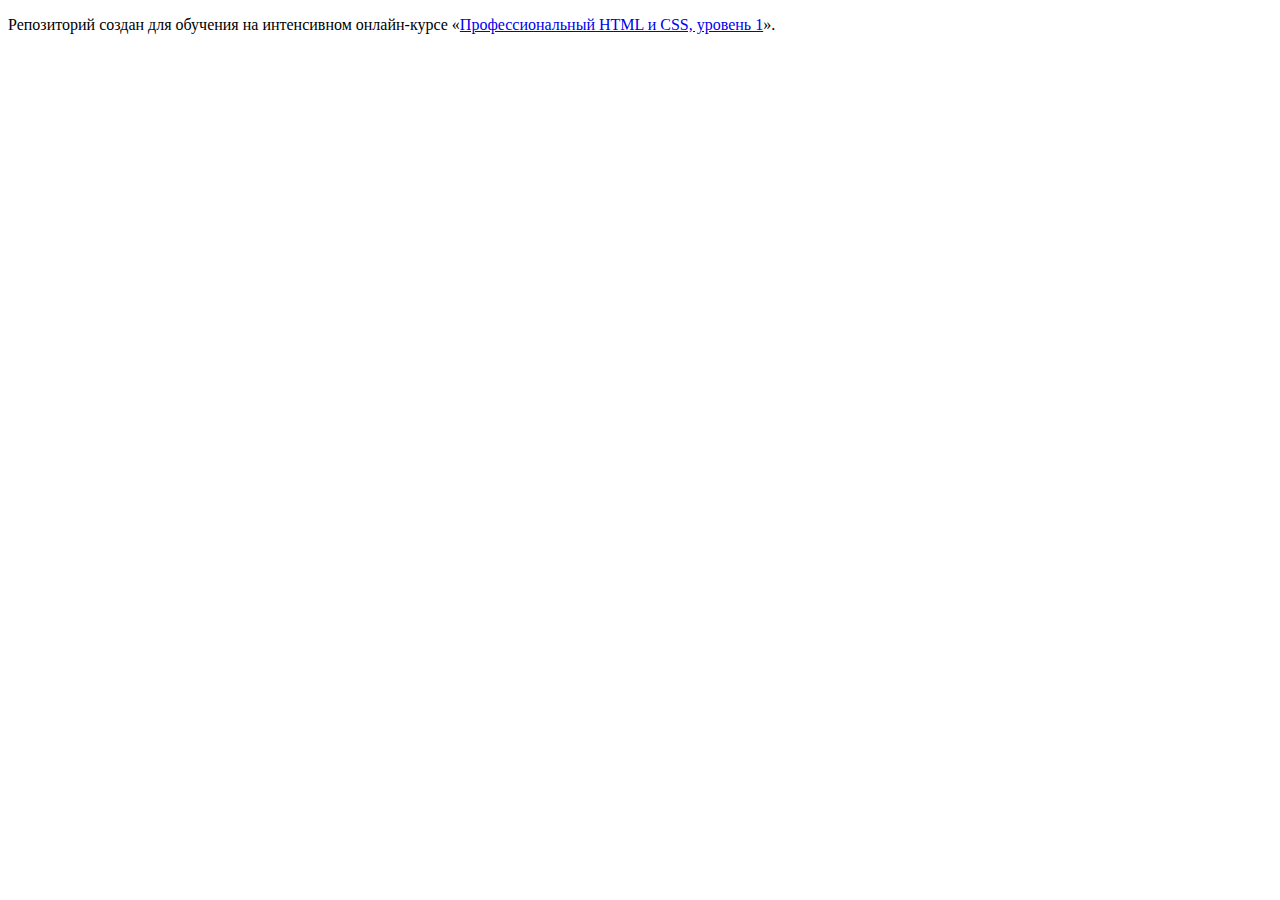
==== index.html @ cd981380 ":hatching_chick:" ====
<!DOCTYPE html>
<html lang="ru">
  <head>
    <meta charset="utf-8">
    <title>HTML Academy: Глейси</title>
  </head>
  <body>

    <p>Репозиторий создан для обучения на интенсивном онлайн‑курсе «<a href="https://htmlacademy.ru/intensive/htmlcss">Профессиональный HTML и CSS, уровень 1</a>».</p>

  </body>
</html>
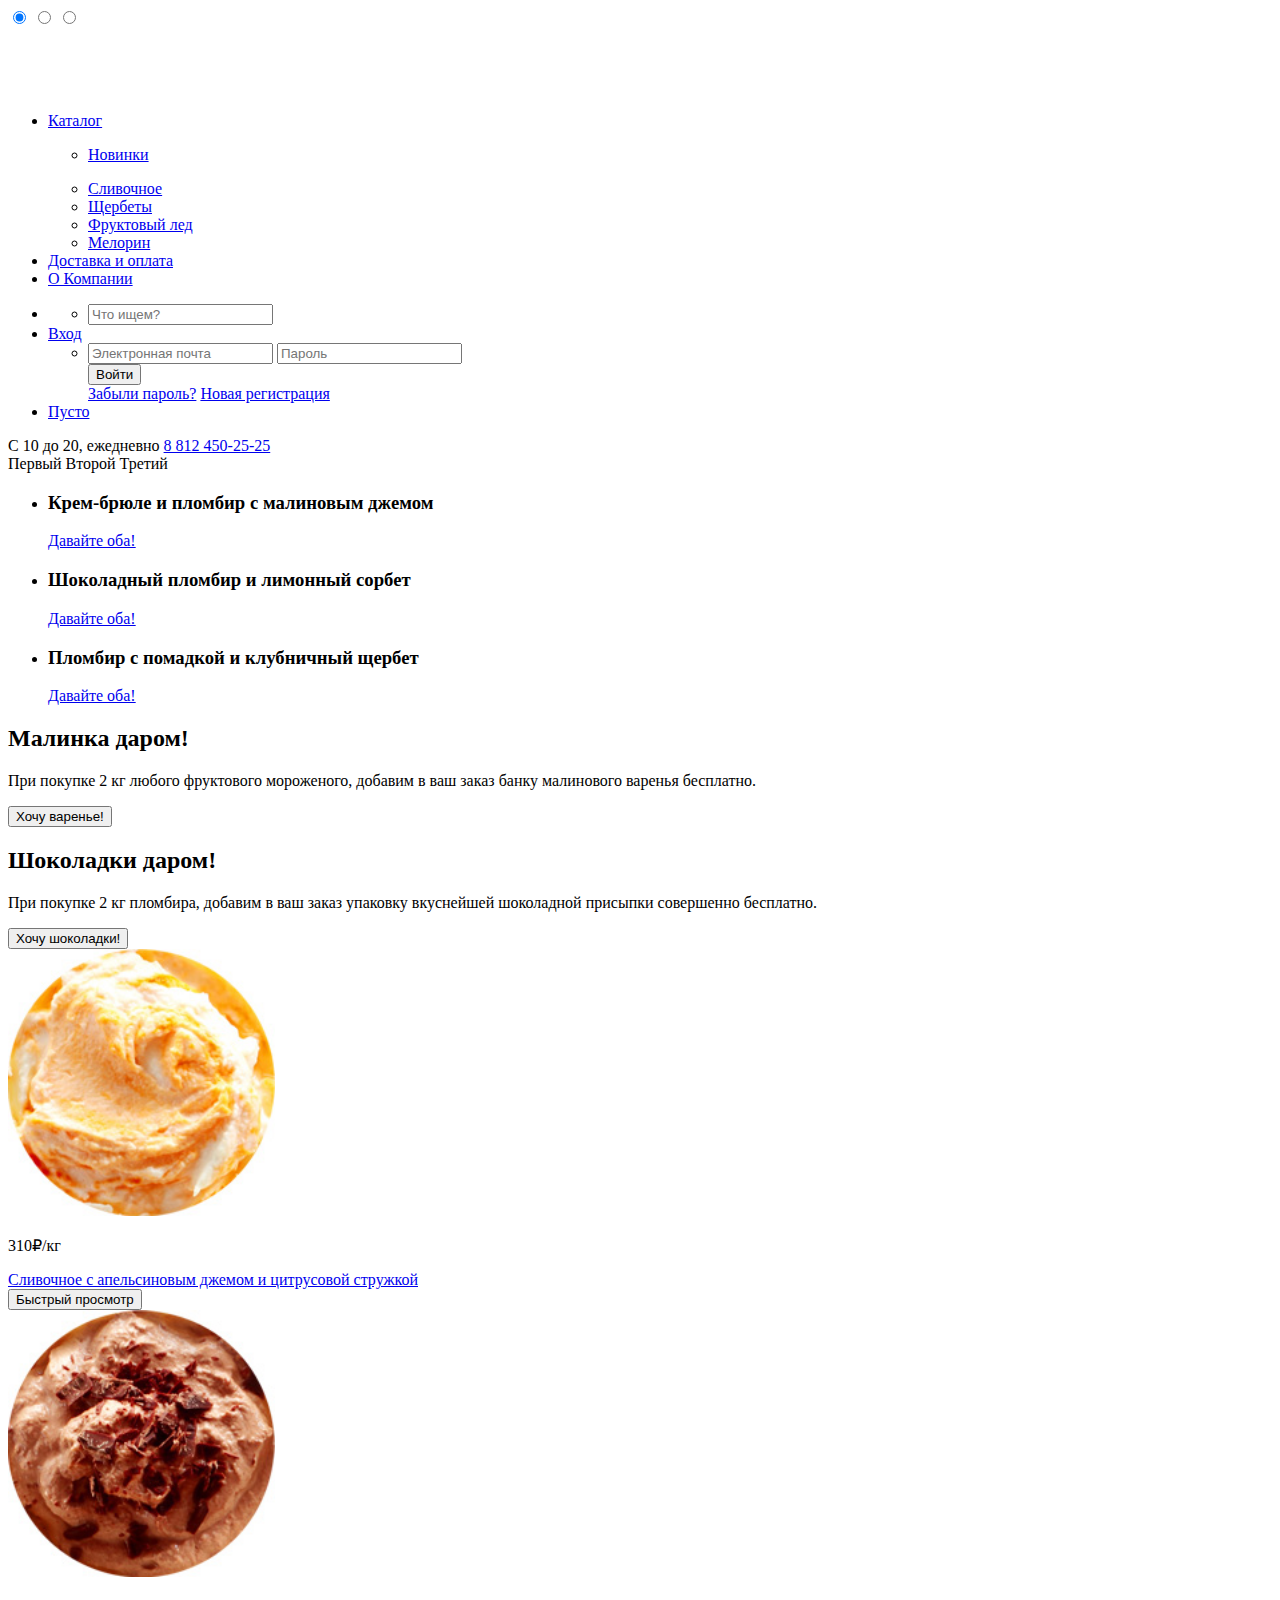
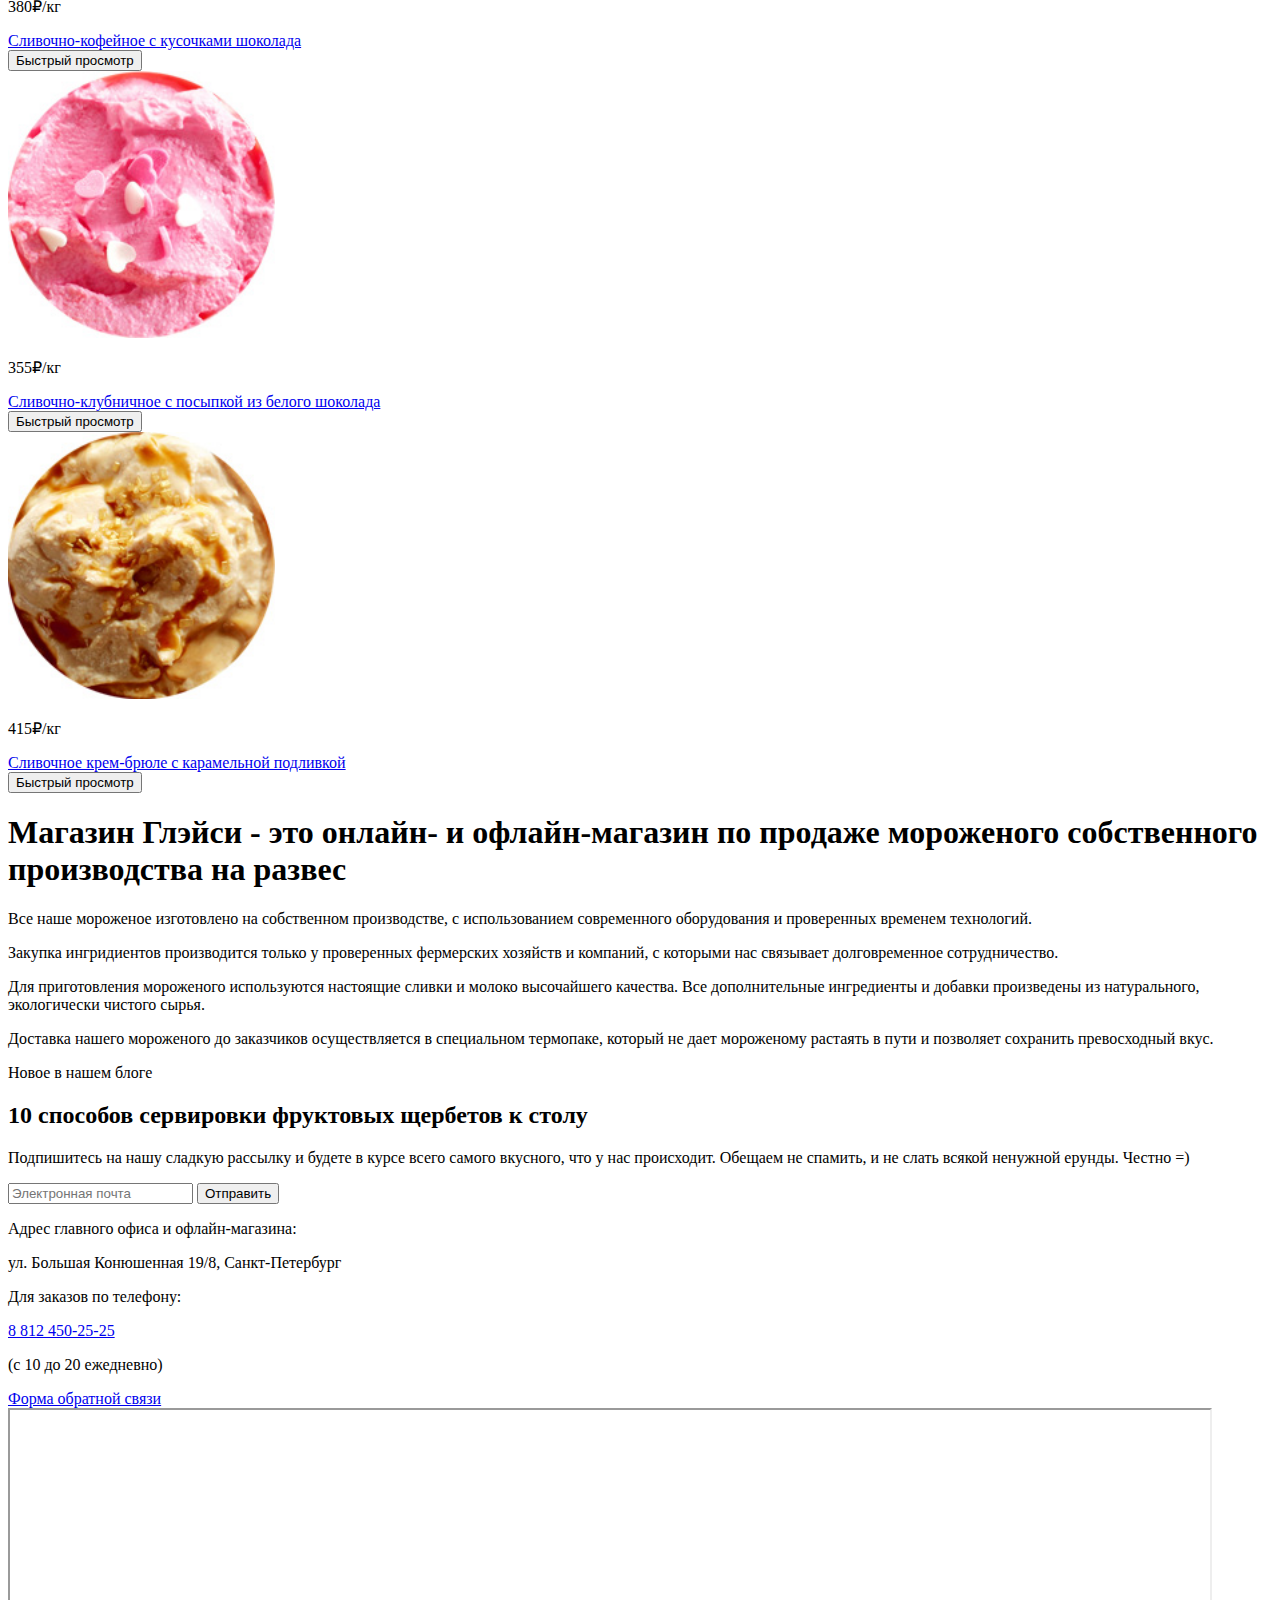
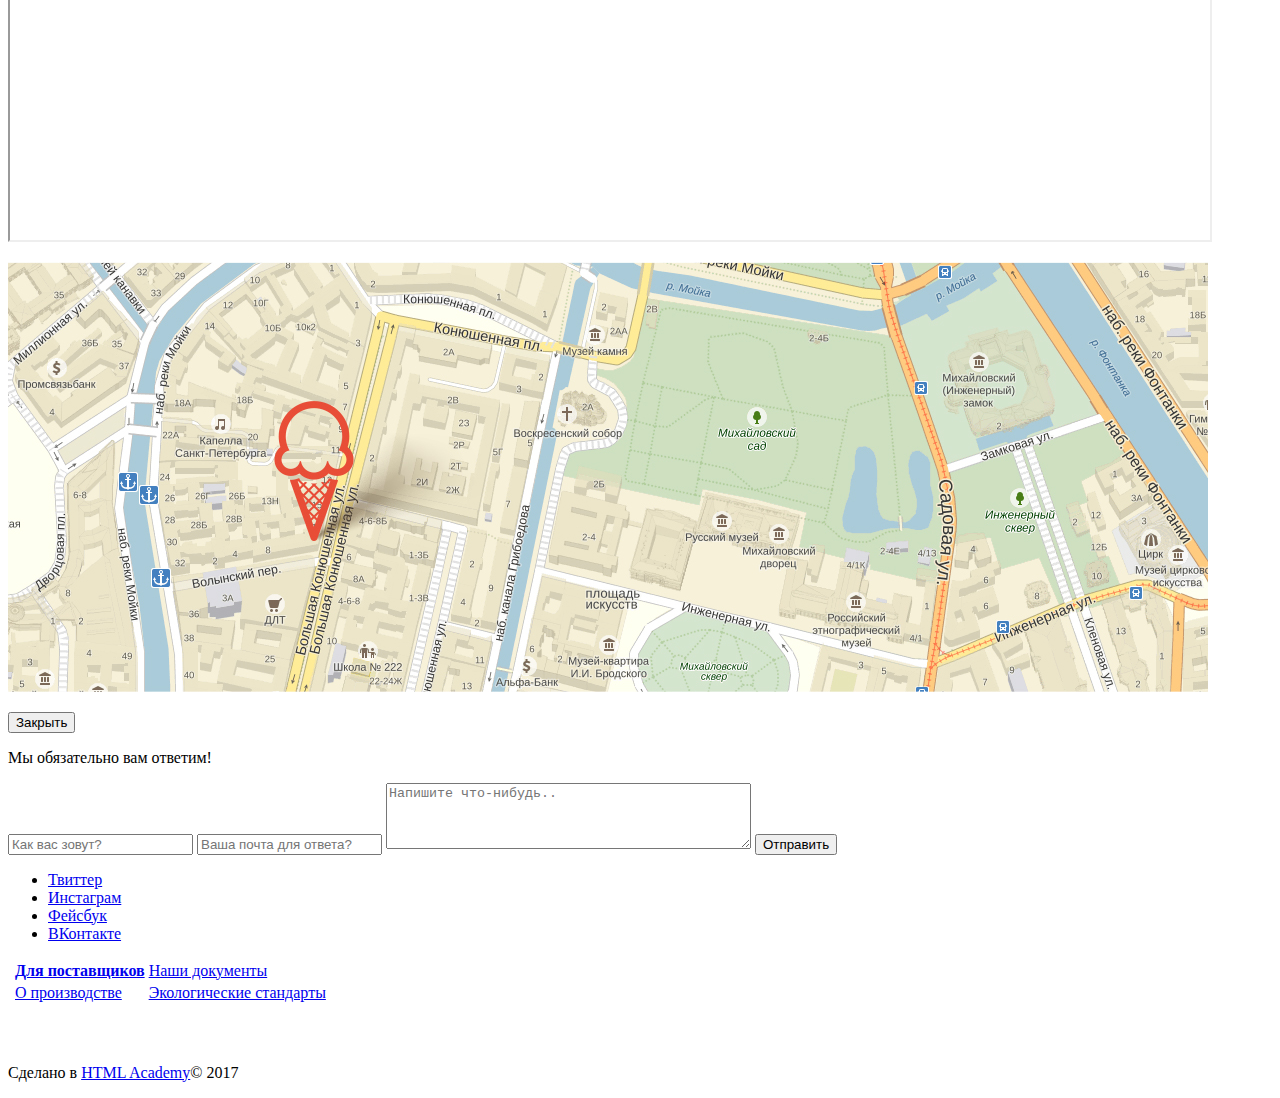
==== commit 4f7603cc: "разметка" ====
--- a/index.html
+++ b/index.html
@@ -1,12 +1,369 @@
 <!DOCTYPE html>
 <html lang="ru">
   <head>
-    <meta charset="utf-8">
-    <title>HTML Academy: Глейси</title>
+      <meta charset="UTF-8">
+      <meta name="viewport" content="width=device-width, initial-scale=1.0">
+      <meta http-equiv="X-UA-Compatible" content="ie=edge">
+      <meta name="description" content="Магазин мороженого/ Собственное производство, натуральные ингридиенты.">
+      <title>HTML Academy: Глейси</title>
+      <link href="https://fonts.googleapis.com/css?family=Roboto:400,500,700&amp;subset=cyrillic" rel="stylesheet">
+      <link href="css/normalize.css" rel="stylesheet"> 
+      <link href="css/style.css" rel="stylesheet">      
   </head>
   <body>
-
-    <p>Репозиторий создан для обучения на интенсивном онлайн‑курсе «<a href="https://htmlacademy.ru/intensive/htmlcss">Профессиональный HTML и CSS, уровень 1</a>».</p>
-
+    <input class="visually-hidden product-1" type="radio" name="toggle" id="product1" checked>
+    <input class="visually-hidden product-2" type="radio" name="toggle" id="product2">
+    <input class="visually-hidden product-3" type="radio" name="toggle" id="product3">    
+    <div class="site-wrapper">      
+      <header class="page-header">
+        <div class="container-flex">
+          <div class="main-navigation-wrapper">
+            <div class="container-center">
+              <div class="logo">
+                <img src="img/Logo.svg" width="154" height="64" alt="Логотип магазина">
+              </div>
+              <nav class="main-navigation">
+                <ul class="site-navigation">
+                  <li>
+                    <a class="site-navigation-item" href="catalog.html" title="Переход на страницу каталога" tabindex="1">Каталог</a>
+                    <ul class="sub-menu">
+                      <li>
+                        <p>
+                          <a class="sub-menu-new" href="#" title="Переход в раздел новинки">Новинки</a>
+                        </p>
+                      </li>
+                      <li>
+                        <a href="catalog.html" title="Переход в раздел сливочного мороженого">Сливочное</a>
+                      </li>
+                      <li>
+                        <a href="#" title="Переход в раздел щербеты">Щербеты</a>
+                      </li>
+                      <li>
+                        <a href="#" title="Переход в раздел фрутовый лед">Фруктовый лед</a>
+                      </li>
+                      <li>
+                        <a href="#" title="Переход в раздел мелорин">Мелорин</a>
+                      </li>
+                    </ul>  
+                  </li>
+                  <li>
+                    <a class="site-navigation-item" href="#" title="Информация о доставке и оплате" tabindex="2">Доставка и оплата</a>
+                  </li>
+                  <li>
+                    <a class="site-navigation-item" href="#" title="Информация о компании" tabindex="3">О Компании</a>
+                  </li>
+                </ul>
+              </nav>
+              <nav class="user-navigation">
+                <ul class="user-navigation-list">
+                  <li>
+                    <a href="#" class="search-button" title="кнопка для вывода поля поиска" tabindex="4"></a>
+                    <ul class="form-search">
+                      <li>
+                        <form class="search-form visualy-hidden" action="https://echo.htmlacademy.ru" method="post">
+                          <input type="search" placeholder="Что ищем?">
+                        </form>
+                      </li>
+                    </ul>
+                  </li>
+                  <li class="login-link">
+                    <a class="login-link-button" href="login.html" title="кнопка для входа" tabindex="5">Вход</a>
+                    <ul class="form-enter">
+                      <li>
+                          <form class="enter-form visualy-hidden" action="https://echo.htmlacademy.ru" method="post">
+                            <input class="email" type="email" placeholder="Электронная почта">
+                            <input class="password" type="password" placeholder="Пароль">
+                            <div class="buttons-enter">
+                              <button class="button button-enter" type="submit">Войти</button>   
+                              <div class="button-item">                 
+                                <a href="#" title="Востановить пароль">Забыли пароль?</a> 
+                                <a href="#" title="Зарегестрироваться">Новая регистрация</a>
+                              </div>
+                            </div>  
+                          </form>
+                      </li>
+                    </ul>
+                  </li>
+                  <li>
+                    <a href="#" class="basket" title="кнопка для просмотра корзины" tabindex="6">Пусто</a>
+                  </li>                                    
+                </ul>       
+              </nav>           
+              <div class="info">
+                <span class="work-time">С 10 до 20, ежедневно</span> 
+                <span class="phone-number">
+                  <a href="tel:88124502525" title="телефон для связи" tabindex="7">8 812 450-25-25</a>
+                </span>
+              </div>  
+            </div>  
+          </div>   
+        </div>    
+      </header>
+      <!-- Основная часть -->
+      <main class="container">   
+        <div class="container-flex">
+          <div class="container-wrapper">
+            <div class="container-center">    
+              <div class="container-promo">                   
+                <section class="promo">         
+                  <div class="slider-controls">
+                    <label for="product1"  tabindex="8" >Первый</label>
+                    <label for="product2" >Второй</label>
+                    <label for="product3" >Третий</label>
+                  </div>
+                  <ul class="slider-list">
+                    <li class="slider-item slide slide-1">
+                      <h3 class="slide-title">Крем-брюле и пломбир с малиновым джемом</h3>
+                      <a class="button slide-button" href="#">Давайте оба!</a>
+                    </li>
+                    <li class="slider-item slide slide-2">
+                      <h3 class="slide-title">Шоколадный пломбир и лимонный сорбет</h3>
+                      <a class="button slide-button" href="#">Давайте оба!</a>
+                    </li>
+                    <li class="slider-item slide slide-3">
+                      <h3 class="slide-title">
+                        Пломбир с помадкой и клубничный щербет
+                      </h3>
+                      <a class="button slide-button" href="#">Давайте оба!</a>
+                    </li>
+                  </ul>          
+                </section>      
+              </div>  
+            </div> 
+          </div>    
+        </div>    
+        <section class="special-offer">
+          <div class="special-offer-flex">
+            <div class="special-offer-wrapper">
+              <div class="special-offer-center">
+                <div class="special-offer-container">
+                  <div class="special-offer-raspberry">
+                    <h2>Малинка даром!</h2>
+                    <p class="special-offer-text">При покупке 2 кг любого фруктового мороженого, добавим в ваш заказ банку малинового варенья бесплатно.</p>
+                    <div class="button-raspberry-container">
+                      <button class="button button-raspberry">Хочу варенье!</button>
+                    </div>   
+                  </div>
+                </div>
+                <div class="special-offer-container">
+                  <div class="special-offer-chocolate">
+                    <h2>Шоколадки даром!</h2>
+                    <p class="special-offer-text">При покупке 2 кг пломбира, добавим в ваш заказ упаковку вкуснейшей шоколадной присыпки  совершенно бесплатно.</p>
+                    <div class="button-chocolate-container"> 
+                    <button class="button button-chocolate ">Хочу шоколадки!</button>
+                    </div>                                   
+                  </div>
+                </div>
+              </div>
+            </div>  
+          </div>  
+        </section>      
+        <section class="catalog">
+          <div class="assortment-flex assortment-flex-index">
+            <div class="assortment-wrapper">
+              <div class="assortment-center">
+                <div class="cream-container">										
+                  <div class="cream-img">		
+                    <div class="sticker"></div>						
+                    <img src="img/cream/cream-1.jpg" width="267" height="267" alt="мороженое крупным планом">
+                    <p>310&#8381;<span>/кг</span></p>
+                  </div>											
+                  <div class="cream cream-1">	
+                    <a href="#" title="Сливочное с апельсиновым джемом и цитрусовой стружкой">Сливочное с апельсиновым джемом и цитрусовой стружкой</a>
+                  </div>											
+                  <div class="cream-container-overlay">
+                    <button class="button cream-button" type="button">Быстрый просмотр</button>
+                  </div>
+                </div>
+                <div class="cream-container">												
+                  <div class="cream-img">			
+                    <div class="sticker"></div>								
+                    <img src="img/cream/cream-2.jpg" width="267" height="267" alt="мороженое крупным планом">
+                    <p>380&#8381;<span>/кг</span></p>
+                  </div>
+                  <div class="cream cream-2">											
+                    <a href="#" title="Сливочно-кофейное с кусочками шоколада">Сливочно-кофейное с кусочками шоколада</a>
+                  </div>
+                  <div class="cream-container-overlay">
+                    <button class="button cream-button" type="button">Быстрый просмотр</button>
+                  </div>
+                </div>
+                <div class="cream-container">												
+                  <div class="cream-img">
+                    <div class="sticker"></div>											
+                    <img src="img/cream/cream-3.jpg" width="267" height="267" alt="мороженое крупным планом">
+                    <p>355&#8381;<span>/кг</span></p>
+                  </div>
+                  <div class="cream cream-3">											
+                    <a href="#" title="Сливочно-клубничное с посыпкой из белого шоколада">Сливочно-клубничное с посыпкой из белого шоколада</a>
+                  </div>
+                  <div class="cream-container-overlay">
+                    <button class="button cream-button" type="button">Быстрый просмотр</button>
+                  </div>
+                </div>
+                <div class="cream-container">												
+                  <div class="cream-img">		
+                    <div class="sticker"></div>									
+                    <img src="img/cream/cream-4.jpg" width="267" height="267" alt="мороженое крупным планом">
+                    <p>415&#8381;<span>/кг</span></p>
+                  </div>
+                  <div class="cream cream-4">											
+                    <a href="#" title="Сливочное крем-брюле с карамельной подливкой">Сливочное крем-брюле с карамельной подливкой</a>
+                  </div>
+                  <div class="cream-container-overlay">
+                    <button class="button cream-button" type="button">Быстрый просмотр</button>
+                  </div>
+                </div>	
+              </div>  
+            </div>  
+          </div>     
+        </section>
+        <section class="about-us">
+          <div class="container-about-us">
+            <h1>Магазин Глэйси - это онлайн- и офлайн-магазин по продаже мороженого собственного производства на развес</h1>
+            <div class="container-column">
+            <div class="our-cream">            
+              <p class="icon icon-cream">Все наше мороженое изготовлено на собственном производстве, с использованием современного оборудования 
+                и проверенных временем технологий.</p>
+            </div>
+            <div class="ingredients">             
+              <p class="icon icon-cow">Закупка ингридиентов производится только у проверенных фермерских хозяйств и компаний,
+                с которыми нас связывает долговременное сотрудничество.</p>
+            </div>
+            <div class="composition">              
+              <p class="icon icon-foliage">Для приготовления мороженого используются настоящие сливки и молоко высочайшего качества. 
+                Все дополнительные ингредиенты и добавки произведены из натурального, экологически чистого сырья.</p>
+            </div>         
+            <div class="delivery">              
+              <p class="icon icon-thermometer">Доставка нашего мороженого до заказчиков осуществляется в специальном термопаке,
+                который не дает мороженому растаять в пути и позволяет сохранить превосходный вкус.</p>
+            </div>  
+            </div>
+          </div>  
+        </section>
+        <div class="container-blog">
+          <div class="wrapper-blog">
+            <div class="center-blog">
+              <section class="blog">
+                <article class="article">
+                  <p>Новое в нашем блоге</p>
+                  <h2>
+                    <a>10 способов сервировки фруктовых щербетов к столу</a>
+                  </h2>
+                </article>
+              </section>
+              <section class="subscription">
+                <div class="container-fon">
+                  <div class="subscription-mail">          
+                    <p>Подпишитесь на нашу сладкую рассылку и будете в курсе всего самого вкусного, что у нас происходит.
+                      Обещаем не спамить, и не слать всякой ненужной ерунды. Честно =)</p>
+                    <form class="mailing" action="https://echo.htmlacademy.ru" method="post">
+                      <input type="email" placeholder="Электронная почта">
+                      <button class="button subscription-button" type="submit">Отправить</button>
+                    </form>
+                  </div>  
+                </div>    
+              </section>
+            </div>  
+          </div>  
+        </div>
+        <section class="map">
+          <div class="container-location">
+            <div class="wrapper-location">
+              <div class="center-location">
+                <div class="location">
+                  <div class="block-address">
+                    <p class="block-address-item">Адрес главного офиса и офлайн-магазина:</p>            
+                    <p class="block-address-info">ул. Большая Конюшенная 19/8, Санкт-Петербург</p>            
+                    <p class="block-address-item">Для заказов по телефону:</p>
+                    <p class="block-address-info">
+                      <a href="tel:88124502525" title="телефон для заказов">8 812 450-25-25</a>
+                    </p>
+                    <p class="block-address-item">(с 10 до 20 ежедневно)</p>
+                    <a class="button feedback-button" href="feedback-form.html">Форма обратной связи</a> 
+                  </div> 
+                  <iframe src="https://www.google.com/maps/embed?pb=!1m18!1m12!1m3!1d1998.5991043651586!2d30.320894616097!3d59.938794181876254!2m3!1f0!2f0!3f0!3m2!1i1024!2i768!4f13.1!3m3!1m2!1s0x4696310fca5ba729%3A0xea9c53d4493c879f!2z0JHQvtC70YzRiNCw0Y8g0JrQvtC90Y7RiNC10L3QvdCw0Y8g0YPQuy4sIDE5LCDQodCw0L3QutGCLdCf0LXRgtC10YDQsdGD0YDQsywgMTkxMTg2!5e0!3m2!1sru!2sru!4v1531729166630" width="1200" height="430" allowfullscreen></iframe>
+                  <p class="location-image"> 
+                    <img src="img/background/map2.jpg" width="1200" height="430" alt="Карта магазина с адресом ул. Большая Конюшенная 19/8, Санкт-Петербург">
+                  </p>                            
+                </div>
+              </div>
+            </div>
+          </div>  
+        </section>
+        <section class="modal modal-login">       
+          <form class="feedback-form" action="https://echo.htmlacademy.ru" method="post">
+            <button class="modal-close" type="button">Закрыть</button>
+            <p>Мы обязательно вам ответим!</p>
+            <input type="text" name="login" placeholder="Как вас зовут?">
+            <input type="email" name="email" placeholder="Ваша почта для ответа?">
+            <textarea rows="4" cols="43" placeholder="Напишите что-нибудь.."></textarea>
+            <button class="button" type="submit">Отправить</button>          
+          </form>        
+        </section>
+        <div class="modal-overlay"></div>
+    </main>
+    <footer class="page-footer">
+      <div class="container-flex">
+        <div class="main-navigation-wrapper">
+          <div class="container-center">
+            <div class="social">
+              <ul>
+                <li>
+                  <a class="social-button twitter" href="#" title="твиттер магазина">
+                    <span class="visually-hidden">Твиттер</span>
+                  </a>
+                </li>
+                <li>
+                  <a class="social-button instagram" href="#" title="инстаграм магазина">
+                    <span class="visually-hidden">Инстаграм</span>
+                  </a>
+                </li>
+                <li>
+                  <a class="social-button facebook" href="#" title="Фейсбук магазина">
+                    <span class="visually-hidden">Фейсбук</span>
+                  </a>
+                </li>
+                <li>
+                  <a class="social-button vkontakte" href="#" title="Вконтакте магазина">
+                    <span class="visually-hidden">ВКонтакте</span>
+                  </a>
+                </li>
+              </ul>
+            </div>
+            <div class="table">
+              <table>
+                <tr>
+                  <td class="table-icon"></td>
+                  <td>
+                    <a href="#" title="Информация для поставщиков"><b>Для поставщиков</b></a>
+                  </td>
+                  <td>
+                    <a href="#" title="Список документов магазина">Наши документы</a>
+                  </td>
+                </tr>
+                <tr>   
+                  <td></td>   
+                  <td>
+                    <a href="#" title="Информация о производстве">О производстве</a>
+                  </td>
+                  <td>
+                    <a href="#" title="Экологические стандарты">Экологические стандарты</a>
+                  </td>
+                </tr>
+              </table>
+            </div>                     
+            <div class="copyright">
+              <a class="logo-academy" href="https://htmlacademy.ru/intensive/htmlcss" target="blank" title="Переход на сайт HTML Academy">
+                <img src="img/logo-htmlacademy.svg" width="108" height="39" alt="Логотип HTML Academy">
+              </a>
+              <p>Сделано в <a href="https://htmlacademy.ru/intensive/htmlcss" target="blank">HTML Academy</a>&copy; 2017</p>
+            </div>
+          </div>
+        </div>      
+      </div>  
+    </footer>
+    </div>  
+    <script src="js/scripts.min.js"></script>   
   </body>
 </html>
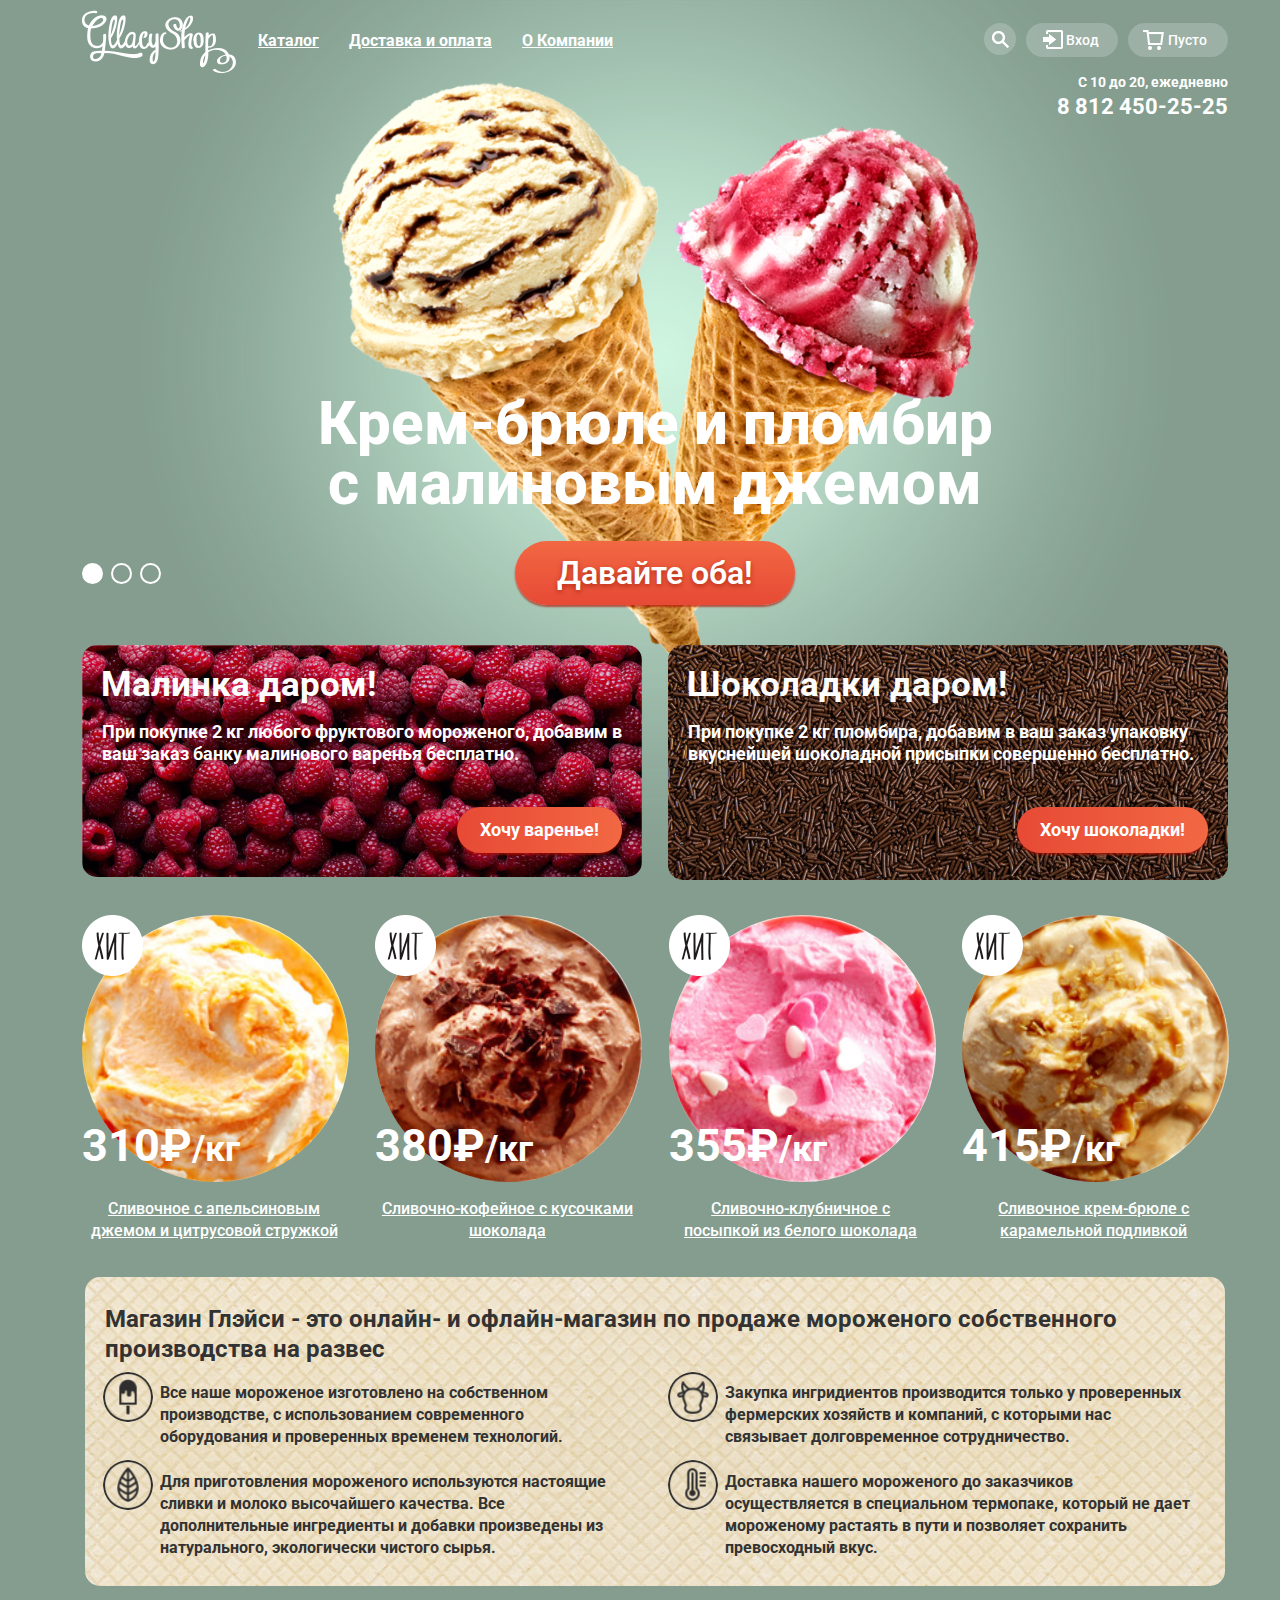
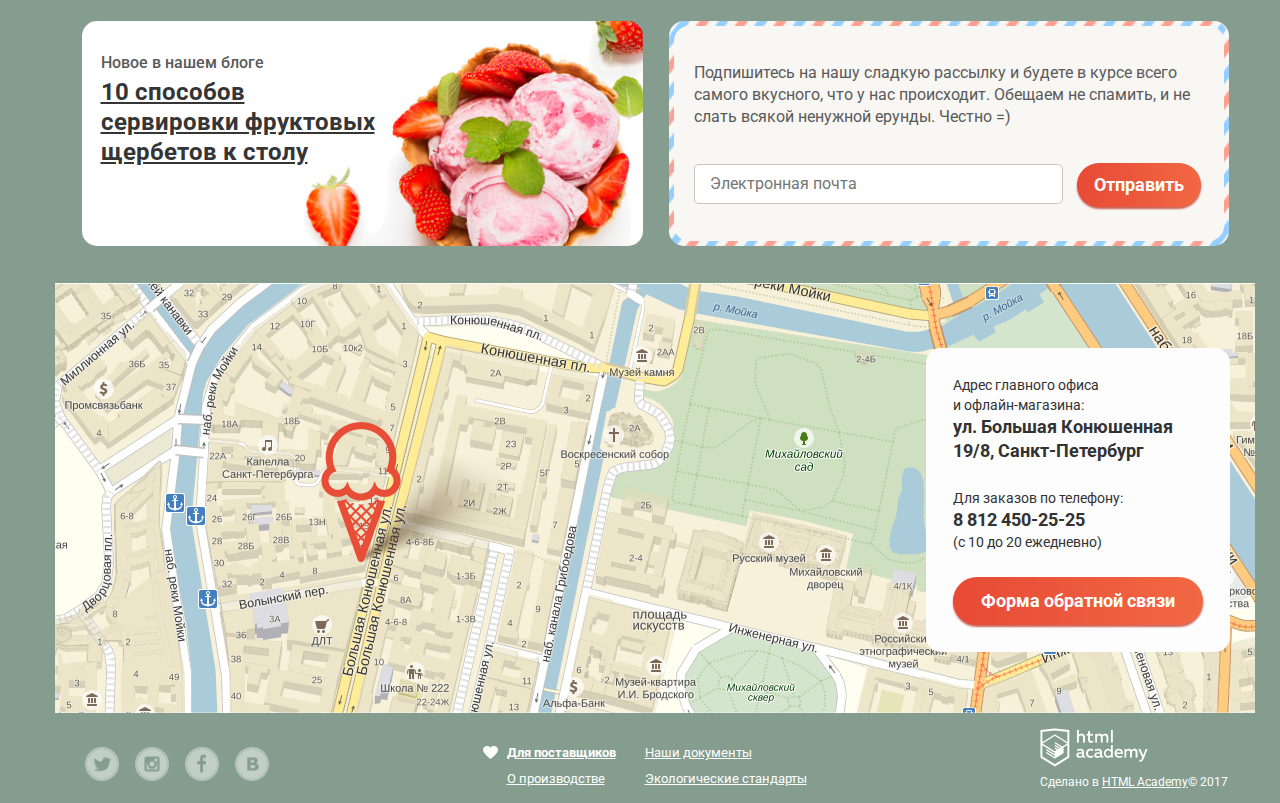
==== commit 8a5412be: "завершаение разметки" ====
--- a/index.html
+++ b/index.html
@@ -8,7 +8,7 @@
       <title>HTML Academy: Глейси</title>
       <link href="https://fonts.googleapis.com/css?family=Roboto:400,500,700&amp;subset=cyrillic" rel="stylesheet">
       <link href="css/normalize.css" rel="stylesheet"> 
-      <link href="css/style.css" rel="stylesheet">      
+      <link href="css/style-min.css" rel="stylesheet">      
   </head>
   <body>
     <input class="visually-hidden product-1" type="radio" name="toggle" id="product1" checked>
--- a/css/style-min.css
+++ b/css/style-min.css
@@ -0,0 +1 @@
+body{margin:0;padding:0;font-family:'Roboto', Arial, Helvetica,  sans-serif;font-size:16px;line-height:22px;font-weight:bold;color:#ffffff}.site-wrapper{min-width:1200px;margin:0 auto;padding:0 55px;background-color:#849d8f;background-image:url("../img/background/slider-1.png");background-repeat:no-repeat;background-position:top center;-webkit-transition:background-image 0.5s ease, background-color 0.5s ease;-o-transition:background-image 0.5s ease, background-color 0.5s ease;transition:background-image 0.5s ease, background-color 0.5s ease}.catalog-wrapper{width:1200px;margin:0 auto;padding:0 55px;background-color:#849d8f}.container-flex{display:-webkit-box;display:-ms-flexbox;display:flex;-webkit-box-orient:vertical;-webkit-box-direction:normal;-ms-flex-direction:column;flex-direction:column;-webkit-box-align:center;-ms-flex-align:center;align-items:center}.main-navigation-wrapper{position:relative;width:1200px}.container-center{width:1146px;margin:0 auto;padding:0 27px}.main-navigation-wrapper .container-center{display:-webkit-box;display:-ms-flexbox;display:flex;-webkit-box-pack:justify;-ms-flex-pack:justify;justify-content:space-between;-ms-flex-wrap:wrap;flex-wrap:wrap}.logo{margin-top:10px;width:154px;height:64px}header a{color:#ffffff;text-decoration:none;list-style:none}header ul{margin:0;padding:0;list-style:none}.main-navigation{position:absolute;display:-webkit-box;display:-ms-flexbox;display:flex;-ms-flex-wrap:wrap;flex-wrap:wrap;width:620px;top:0;left:188px}.site-navigation{position:relative;display:-webkit-box;display:-ms-flexbox;display:flex;-ms-flex-wrap:wrap;flex-wrap:wrap;font-size:16px;line-height:18px}.site-navigation-item{display:block;margin-top:22px;margin-bottom:0;padding:10px 15px;text-decoration:underline}.site-navigation-item:hover{color:#323232;background-color:#ffffff;border:none;border-radius:25px;text-decoration:none}.site-navigation-item:active{text-decoration:none;background-color:rgba(248, 247, 244, 0.988);-webkit-box-shadow:inset 0px 2px 1px 0px rgba(105, 105, 105, 0.004);box-shadow:inset 0px 2px 1px 0px rgba(105, 105, 105, 0.004)}.sub-menu{position:absolute;top:60px;left:0;min-width:143px;-webkit-box-sizing:content-box;box-sizing:content-box;font-size:14px;font-weight:400;line-height:16px;color:#323232;background-color:#ffffff;border-radius:5px;display:none;-webkit-box-shadow:0px 20px 20px 0px rgba(0, 0, 0, 0.4);box-shadow:0px 20px 20px 0px rgba(0, 0, 0, 0.4);z-index:999}.sub-menu li{padding:10px 0}.sub-menu .check-point{background-color:#d07058}.sub-menu li:first-child{padding:0}.sub-menu li:hover{background-color:#fbded7}.sub-menu li:first-child:hover{border-radius:5px 5px 0 0}.sub-menu li:last-child:hover{border-radius:0 0 5px 5px}.sub-menu li:active{background-color:#f6b5a5}.sub-menu li:first-child:active{border-radius:5px 5px 0 0}.sub-menu li:last-child:active{border-radius:0 0 5px 5px}.sub-menu a{padding:15px;font-size:14px;font-weight:400;line-height:16px;color:#323232;text-decoration:none}.sub-menu .sub-menu-new{font-weight:700;padding:10px}.sub-menu .check-point-item{color:#ffffff}.sub-menu p{width:133px;padding:10px 0;margin:0 auto;border-bottom:1px solid #a9bab0}.site-navigation>li:hover .sub-menu{display:block}.user-navigation{display:-webkit-box;display:-ms-flexbox;display:flex;-ms-flex-wrap:wrap;flex-wrap:wrap;-webkit-box-pack:end;-ms-flex-pack:end;justify-content:flex-end;width:290px}.user-navigation-list{display:-webkit-box;display:-ms-flexbox;display:flex;-ms-flex-wrap:wrap;flex-wrap:wrap;position:relative;font-size:14px;font-weight:500;line-height:16px}.user-navigation-list a{display:block;background-color:#ffffff33;margin-top:23px;margin-right:5px;margin-left:5px;margin-bottom:0}.user-navigation-list a:last-child{margin-right:0}.search-button{position:relative;min-width:32px;min-height:32px;background-image:url("../img/icon/search.svg");background-repeat:no-repeat;background-size:17px;background-position:50% 50%;border-radius:50%}.search-button:hover{background-color:#ffffff;background-image:url("../img/icon/search-hover.svg")}.login-link-button{position:relative;min-width:42px;padding-top:9px;padding-left:40px;padding-right:10px;padding-bottom:9px;border-radius:20px}.login-link-button:before{content:"";position:absolute;top:7px;left:17px;min-width:20px;min-height:20px;background-image:url("../img/icon/enter.svg");background-repeat:no-repeat;background-position:0 0}.login-link-button:hover:before{background-image:url("../img/icon/enter-hover.svg")}.login-link-button:hover{color:#323232;background-color:#ffffff}.basket,.goods{position:relative;min-width:50px;padding-top:9px;padding-left:40px;padding-right:10px;padding-bottom:9px;border-radius:20px}.basket:before{content:"";position:absolute;top:7px;left:15px;min-width:22px;min-height:20px;background-image:url("../img/icon/basket.svg");background-repeat:no-repeat;background-position:0 0}.user-navigation-list .goods{background-color:#ffffff;color:#323232;font-weight:700}.goods:before{content:"";position:absolute;top:7px;left:12px;min-width:22px;min-height:20px;background-image:url("../img/icon/basket-hover.svg");background-repeat:no-repeat;background-position:0 0}.info{display:-webkit-box;display:-ms-flexbox;display:flex;-webkit-box-orient:vertical;-webkit-box-direction:normal;-ms-flex-direction:column;flex-direction:column;-webkit-box-align:end;-ms-flex-align:end;align-items:flex-end;width:1146px}.work-time{font-size:14px;line-height:16px;margin-bottom:5px}.phone-number{font-size:22px;line-height:24px}.form-search{position:absolute;top:60px;right:220px;min-width:320px;min-height:50px;padding:20px 15px;display:none;-webkit-box-sizing:content-box;box-sizing:content-box}.form-search input{width:310px;padding:10px;margin:auto;-webkit-box-sizing:padding-box;box-sizing:padding-box}.search-form input:hover{-webkit-box-shadow:0 0 0 1px #c7c6c5;box-shadow:0 0 0 1px #c7c6c5}.search-form input:focus{font-weight:700;color:#323232}.search-form input:focus::-webkit-input-placeholder{color:transparent}.search-form input:focus::-moz-placeholder{color:transparent}.search-form input:focus:-moz-placeholder{color:transparent}.search-form input:focus:-ms-input-placeholder{color:transparent}.search-form input::-webkit-input-placeholder,{font-size:14px;font-weight:400;line-height:24px;color:#999999}.search-form input::-moz-placeholder{font-size:14px;font-weight:400;line-height:24px;color:#999999}.search-form input:-moz-placeholder{font-size:14px;font-weight:400;line-height:24px;color:#999999}.search-form input:-ms-input-placeholder{font-size:14px;font-weight:400;line-height:24px;color:#999999}.form-enter,.form-search{position:absolute;background-color:#f8f7f4;border-radius:5px;-webkit-box-shadow:0px 20px 20px 0px rgba(0, 0, 0, 0.4);box-shadow:0px 20px 20px 0px rgba(0, 0, 0, 0.4)}.form-enter input,.form-search input{border:1px solid #d3d3d2;border-radius:5px}.user-navigation-list>li:hover .form-search{display:block}.form-enter{display:-webkit-box;display:-ms-flexbox;display:flex;-webkit-box-orient:vertical;-webkit-box-direction:normal;-ms-flex-direction:column;flex-direction:column;position:absolute;top:60px;right:110px;min-width:277px;min-height:214px;-webkit-box-sizing:content-box;box-sizing:content-box;z-index:999;display:none}.form-enter input{width:240px;padding:10px 15px;margin:20px;-webkit-box-sizing:border-box;box-sizing:border-box}.form-enter input:hover{-webkit-box-shadow:0 0 0 1px #c7c6c5;box-shadow:0 0 0 1px #c7c6c5}.form-enter input:focus{font-weight:700;color:#323232}.form-enter input:focus::-webkit-input-placeholder{color:transparent}.form-enter input:focus::-moz-placeholder{color:transparent}.form-enter input:focus:-moz-placeholder{color:transparent}.form-enter input:focus:-ms-input-placeholder{color:transparent}.form-enter input::-webkit-input-placeholder,{font-size:14px;font-weight:400;line-height:24px;color:#999999}.form-enter input::-moz-placeholder{font-size:14px;font-weight:400;line-height:24px;color:#999999}.form-enter input:-moz-placeholder{font-size:14px;font-weight:400;line-height:24px;color:#999999}.form-enter input:-ms-input-placeholder{font-size:14px;font-weight:400;line-height:24px;color:#999999}.form-enter input:first-child{margin-bottom:0}.form-enter a{font-size:13px;font-weight:400;line-height:16px;color:#323232;text-decoration:underline}.enter a:hover{color:#e84d37;text-decoration:none}.enter a:active{color:#e84d37;text-decoration:underline}.buttons-enter{position:relative}.button-item{position:absolute;top:-10px;left:110px;padding:0;margin-left:10px}.button-item a{padding:10px;margin:0}.button-item a:first-child{padding-bottom:0}.button-enter{font-weight:700;padding:15px 25px;margin-top:0;margin-bottom:20px;margin-left:20px;margin-right:20px}.user-navigation-list>li:hover .form-enter{display:block}.basket-item{display:-webkit-box;display:-ms-flexbox;display:flex;-webkit-box-orient:vertical;-webkit-box-direction:normal;-ms-flex-direction:column;flex-direction:column;-webkit-box-align:center;-ms-flex-align:center;align-items:center;position:absolute;top:60px;right:0;width:510px;padding:20px;font-size:13px;line-height:16px;color:#323232;background-color:#f8f7f4;border-radius:10px;z-index:999;display:none}.basket-item table{border-collapse:collapse;border-bottom:2px solid #ccccc9}.button-delete{display:block;width:11px;height:11px;background-image:url("../img/icon/delete.png");background-repeat:no-repeat;background-size:content;background-position:50%}.basket-item-name{width:220px}.basket-item td{padding:10px}.basket-item img{border-radius:50%}.basket-item span{color:#b2b2b1}.basket-item button{font-weight:700;padding:10px 15px}.basket-item p{font-weight:700}.basket-price{display:-webkit-box;display:-ms-flexbox;display:flex;-webkit-box-orient:vertical;-webkit-box-direction:normal;-ms-flex-direction:column;flex-direction:column;-webkit-box-align:end;-ms-flex-align:end;align-items:flex-end}.user-navigation-list>li:hover .basket-item{display:block}.container-promo{width:1200px}.container-flex{display:-webkit-box;display:-ms-flexbox;display:flex;-webkit-box-orient:vertical;-webkit-box-direction:normal;-ms-flex-direction:column;flex-direction:column;-webkit-box-align:center;-ms-flex-align:center;align-items:center}.container-wrapper{position:relative;width:1200px}.container-center{width:1146px;margin:0 auto;padding:0 27px}.container-wrapper .container-center{display:-webkit-box;display:-ms-flexbox;display:flex;-webkit-box-pack:justify;-ms-flex-pack:justify;justify-content:space-between;-ms-flex-wrap:wrap;flex-wrap:wrap}.promo{position:relative;width:1146px;margin:0 auto;padding-top:275px;margin-bottom:40px;text-align:center;color:#ffffff}.slider-list{margin:0;padding:0;list-style:none}.slide-title{width:700px;margin:0 auto;margin-bottom:27px;font-size:60px;line-height:60px;font-weight:800}.slider-item a{display:inline-block;padding:10px 42px;font-weight:600;font-size:32px;line-height:44px;text-align:center;color:#ffffff;vertical-align:top;text-decoration:none;text-shadow:0 2px 5px rgba(160, 32, 11, 0.76);background:#f26843;background:-webkit-gradient(linear, left top, left bottom, from(#f26843), to(#e74a35));background:-webkit-linear-gradient(top, #f26843 0%, #e74a35 100%);background:-o-linear-gradient(top, #f26843 0%, #e74a35 100%);background:linear-gradient(to bottom, #f26843 0%, #e74a35 100%);border-radius:50px;-webkit-box-shadow:0 2px 2px rgba(172, 16, 0, 0.64);box-shadow:0 2px 2px rgba(172, 16, 0, 0.64);border:none;cursor:pointer}.slide-button:hover{background:-webkit-gradient(linear, left top, left bottom, from(#f58669), to(#ec6f5e));background:-webkit-linear-gradient(top, #f58669 0%, #ec6f5e 100%);background:-o-linear-gradient(top, #f58669 0%, #ec6f5e 100%);background:linear-gradient(to bottom, #f58669 0%, #ec6f5e 100%);-webkit-box-shadow:0 2px 2px rgba(172, 16, 0, 1);box-shadow:0 2px 2px rgba(172, 16, 0, 1)}.slide-button:active{background:-webkit-gradient(linear, left top, left bottom, from(#d84732), to(#e1613e));background:-webkit-linear-gradient(top, #d84732 0%, #e1613e 100%);background:-o-linear-gradient(top, #d84732 0%, #e1613e 100%);background:linear-gradient(to bottom, #d84732 0%, #e1613e 100%);-webkit-box-shadow:inset 0 2px 2px rgba(172, 16, 0, 1);box-shadow:inset 0 2px 2px rgba(172, 16, 0, 1)}.slider-controls label{display:inline-block;width:17px;height:17px;margin-right:8px;vertical-align:top;background-color:transparent;border:2px solid #ffffff;border-radius:50%;cursor:pointer}.slider-controls{position:absolute;bottom:20px;z-index:20;font-size:0}.slide{display:none}.site-wrapper:after,.site-wrapper:before{content:"";visibility:hidden}.site-wrapper:before{background-image:url("../img/background/slider-2.png");background-size:1045px}.site-wrapper:after{background-image:url("../img/background/slider-3.png");background-size:1045px}.product-1:checked~.site-wrapper{background-color:#849d8f;background-image:url("../img/background/slider-1.png");background-size:1045px}.product-2:checked~.site-wrapper{background-color:#8996a6;background-image:url("../img/background/slider-2.png");background-size:1045px}.product-3:checked~.site-wrapper{background-color:#9d8b84;background-image:url("../img/background/slider-3.png");background-size:1045px}.product-1:checked~.site-wrapper .slide-1,.product-2:checked~.site-wrapper .slide-2,.product-3:checked~.site-wrapper .slide-3{display:block}.product-1:checked~.site-wrapper label[for=product1],.product-2:checked~.site-wrapper label[for=product2],.product-3:checked~.site-wrapper label[for=product3]{background-color:#ffffff}.product-1:hover~.site-wrapper label[for=product1],.product-2:hover~.site-wrapper label[for=product2],.product-3:hover~.site-wrapper label[for=product3]{background-color:rgba(255,255,255, 0.4)}.product-1:focus~.site-wrapper label[for=product1],label[for=product-1]:active{outline:rgb(59, 153, 252) auto 5px}.product-2:focus~.site-wrapper label[for=product2],label[for=product-2]:active{outline:rgb(59, 153, 252) auto 5px}.product-3:focus~.site-wrapper label[for=product3],label[for=product-3]:active{outline:rgb(59, 153, 252) auto 5px}.special-offer-flex{display:-webkit-box;display:-ms-flexbox;display:flex;-webkit-box-orient:vertical;-webkit-box-direction:normal;-ms-flex-direction:column;flex-direction:column;-webkit-box-align:center;-ms-flex-align:center;align-items:center}.special-offer-wrapper{position:relative;width:1200px;margin-bottom:35px}.special-offer-center{width:1146px;margin:0 auto}.special-offer-wrapper .special-offer-center{display:-webkit-box;display:-ms-flexbox;display:flex;-webkit-box-pack:justify;-ms-flex-pack:justify;justify-content:space-between;-ms-flex-wrap:wrap;flex-wrap:wrap}.special-offer h2{margin-top:14px;margin-left:19px;margin-right:18px;margin-bottom:16px;font-size:35px;line-height:41px}.special-offer-raspberry{width:560px;padding-top:5px;background-image:url("../img/background/raspberry-bg.jpg");background-repeat:no-repeat;background-size:cover;background-color:#ad5273;border-radius:15px}.special-offer-chocolate{width:560px;min-height:230px;padding-top:5px;background-image:url("../img/background/chocolate-bg.jpg");background-repeat:no-repeat;background-size:cover;background-color:#5e3620;border-radius:15px}.special-offer-text{margin-bottom:40px;margin:10px 20px;font-size:18px;line-height:22px}.button-chocolate,.button-raspberry{padding:11px 23px}.button-chocolate-container,.button-raspberry-container{display:-webkit-box;display:-ms-flexbox;display:flex;-webkit-box-pack:end;-ms-flex-pack:end;justify-content:flex-end;padding-top:32px;padding-left:20px;padding-right:20px;padding-bottom:24px;font-size:18px;line-height:24px}.button{font:inherit;text-align:center;color:#ffffff;vertical-align:middle;background-color:#ec573b;border:none;border-radius:25px;background-image:-webkit-gradient( linear, left top, right top, from(rgb(231,74,53)), to(rgb(242,104,67)));background-image:-webkit-linear-gradient( left, rgb(231,74,53) 0%, rgb(242,104,67) 100%);background-image:-o-linear-gradient( left, rgb(231,74,53) 0%, rgb(242,104,67) 100%);background-image:linear-gradient( 90deg, rgb(231,74,53) 0%, rgb(242,104,67) 100%);-webkit-box-shadow:0px 2px 2px 0px rgba(172, 16, 0, 0.64);box-shadow:0px 2px 2px 0px rgba(172, 16, 0, 0.64)}.button:hover{background:-webkit-gradient(linear, left top, left bottom, from(#f58669), to(#ec6f5e));background:-webkit-linear-gradient(top, #f58669 0%, #ec6f5e 100%);background:-o-linear-gradient(top, #f58669 0%, #ec6f5e 100%);background:linear-gradient(to bottom, #f58669 0%, #ec6f5e 100%);-webkit-box-shadow:0 2px 2px rgba(172, 16, 0, 1);box-shadow:0 2px 2px rgba(172, 16, 0, 1)}.button:active{background:-webkit-gradient(linear, left top, left bottom, from(#d84732), to(#e1613e));background:-webkit-linear-gradient(top, #d84732 0%, #e1613e 100%);background:-o-linear-gradient(top, #d84732 0%, #e1613e 100%);background:linear-gradient(to bottom, #d84732 0%, #e1613e 100%);-webkit-box-shadow:inset 0 2px 2px rgba(172, 16, 0, 1);box-shadow:inset 0 2px 2px rgba(172, 16, 0, 1)}.cream-container{position:relative}.cream-img,.cream-prop{position:relative;-webkit-box-sizing:border-box;box-sizing:border-box}.cream-img img{border-radius:50%}.cream-img p{position:absolute;bottom:-4px;left:10px;font-size:45px;line-height:45px;z-index:997}.cream-prop{z-index:999}.cream-container-overlay{position:absolute;top:0;left:0;right:0;bottom:0;z-index:998;background-color:rgba(255,255,255, 0);border-radius:10px;-webkit-transition:all 0.3s ease-in-out;-o-transition:all 0.3s ease-in-out;transition:all 0.3s ease-in-out;height:100%;min-height:100%}.cream-container:hover .cream-container-overlay{position:absolute;top:0;left:-13px;width:293px;min-height:410px;border-radius:10px;background-color:rgba(255,255,255, 0.4);-webkit-transform:scale(1.2) 0.3s ease-in-out;-ms-transform:scale(1.2) 0.3s ease-in-out;transform:scale(1.2) 0.3s ease-in-out}.cream-container{position:relative}.cream-button{position:absolute;bottom:20px;left:55px;padding:10px 15px;visibility:hidden;opacity:0;-webkit-transition:all 0.3s ease-in-out;-o-transition:all 0.3s ease-in-out;transition:all 0.3s ease-in-out}.cream-container:hover .cream-button{visibility:visible;opacity:1;text-align:center}.cream-img img{border-radius:50%}.cream{position:relative;width:254px;margin-top:10px;padding-left:5px;padding-right:5px;text-align:center;margin-bottom:20px;z-index:999}.cream-img p{position:absolute;bottom:-29px;left:0;font-size:45px;line-height:45px}.cream-img span{font-size:36px;line-height:45px}.sticker{position:absolute;width:61px;height:61px;background-image:url("../img/icon/sticker.svg");background-repeat:no-repeat;background-size:contain}.cream a{font-size:16px;line-height:22px;font-weight:500;color:#ffffff}.cream a:hover{color:#ffbc9e;text-decoration:none}.cream a:active{color:#ffbc9e;text-decoration:underline}.container-about-us{display:-webkit-box;display:-ms-flexbox;display:flex;-webkit-box-orient:vertical;-webkit-box-direction:normal;-ms-flex-direction:column;flex-direction:column;width:1200px}.container-column{display:-webkit-box;display:-ms-flexbox;display:flex;-ms-flex-wrap:wrap;flex-wrap:wrap}.container-about-us{width:1100px;padding:27px 20px;margin:0 auto;margin-bottom:35px;color:#323232;background-color:#f0e7d3;background-image:url("../img/background/about-us-bg.jpg");background-repeat:no-repeat;background-size:cover;border-radius:15px}.container-about-us h1{font-size:24px;line-height:30px;margin:0;padding-bottom:2px}.about-us p{position:relative;width:470px;padding-left:95px;margin-bottom:0;font-size:16px;line-height:22px;font-weight:400px}.container-column .icon-cream,.container-column .icon-foliage{padding-left:55px}.container-column .icon-foliage,.container-column .icon-thermometer{margin-top:23px}.icon:before{content:"";display:block;position:absolute;width:50px;height:50px;background-repeat:no-repeat;background-size:contain;border-radius:50%}.icon-cow:before{background-image:url("../img/icon/cow.svg");top:-10px;left:38px}.icon-cream:before{background-image:url("../img/icon/cream-icon.svg");top:-10px;left:-2px}.icon-foliage:before{background-image:url("../img/icon/foliage.svg");top:-11px;left:-2px}.icon-thermometer:before{background-image:url("../img/icon/thermomiter.svg");top:-11px;left:38px}.container-blog{display:-webkit-box;display:-ms-flexbox;display:flex;-webkit-box-orient:vertical;-webkit-box-direction:normal;-ms-flex-direction:column;flex-direction:column;-webkit-box-align:center;-ms-flex-align:center;align-items:center}.wrapper-blog{min-width:1200px}.center-blog{min-width:1147px;margin:0 auto;padding:0 27px;margin-bottom:37px}.wrapper-blog .center-blog{display:-webkit-box;display:-ms-flexbox;display:flex;-webkit-box-pack:justify;-ms-flex-pack:justify;justify-content:space-between;-ms-flex-wrap:wrap;flex-wrap:wrap}.article{margin-top:3px;margin-bottom:3px}article p{margin-top:0;margin-bottom:3px;font-size:16px;line-height:22px;font-weight:500;color:#5a5a5a}article h2{width:285px;margin:0}article a{font-size:24px;line-height:30px;color:#353535;text-decoration:underline}.blog{width:523px;padding:28px 19px;background-color:#ffffff;background-image:url("../img/background/article-bg.jpg");background-repeat:no-repeat;background-size:150%;background-position:10% 40%;border-radius:15px}.container-fon{position:relative;width:560px;height:225px;background-image:url("../img/background/form-bg.svg");background-size:cover;background-color:#ffffff;border-radius:15px}.subscription-mail{position:absolute;top:5px;left:5px;-webkit-box-sizing:border-box;box-sizing:border-box;width:550px;height:215px;border-radius:15px;background-color:#f8f7f4;padding:20px 20px}.subscription-mail p{min-width:360px;margin-bottom:15px;font-size:16px;line-height:22px;font-weight:400;color:#5a5a5a}.subscription-mail input{margin-top:21px;padding:10px 15px;width:369px;border:1px solid #c7c6c5;border-radius:5px;color:#c7c6c5;-webkit-box-sizing:border-box;box-sizing:border-box}.subscription-mail input:hover{-webkit-box-shadow:0 0 0 1px #c7c6c5;box-shadow:0 0 0 1px #c7c6c5}.subscription-mail input:focus{font-weight:700;color:#323232}.subscription-mail input:focus::-webkit-input-placeholder{color:transparent}.subscription-mail input:focus::-moz-placeholder{color:transparent}.subscription-mail input:focus:-moz-placeholder{color:transparent}.subscription-mail input:focus:-ms-input-placeholder{color:transparent}.subscription-mail input::-webkit-input-placeholder,{font-size:14px;font-weight:400;line-height:24px;color:#999999}.subscription-mail input::-moz-placeholder{font-size:14px;font-weight:400;line-height:24px;color:#999999}.subscription-mail input:-moz-placeholder{font-size:14px;font-weight:400;line-height:24px;color:#999999}.subscription-mail input:-ms-input-placeholder{font-size:14px;font-weight:400;line-height:24px;color:#999999}.subscription-mail button{padding:10px 17px;margin-left:10px;font-size:18px;line-height:24px}.container-location{display:-webkit-box;display:-ms-flexbox;display:flex;-webkit-box-orient:vertical;-webkit-box-direction:normal;-ms-flex-direction:column;flex-direction:column;-webkit-box-align:center;-ms-flex-align:center;align-items:center}.wrapper-location{min-width:1200px}.center-location{min-width:1147px;margin:0 auto;padding:0 27px;margin-bottom:15px}.wrapper-location .center-location{display:-webkit-box;display:-ms-flexbox;display:flex;-webkit-box-pack:justify;-ms-flex-pack:justify;justify-content:space-between;-ms-flex-wrap:wrap;flex-wrap:wrap}.location{position:relative;width:1200px;height:430px}.location iframe{width:1200px;height:430px;position:relative;top:0;left:0;z-index:5;border:none}.location-image{position:absolute;padding:0;margin:0;top:0;left:0;z-index:1}.block-address{display:-webkit-box;display:-ms-flexbox;display:flex;-webkit-box-orient:vertical;-webkit-box-direction:normal;-ms-flex-direction:column;flex-direction:column;position:absolute;top:65px;right:25px;padding:27px;width:250px;color:#323232;background-color:#fdfdfd;border-radius:15px;z-index:6}.block-address-item{font-size:14px;line-height:20px;font-weight:400;margin:0}.block-address-info,.block-address-info a{margin:0;font-size:18px;line-height:24px;color:#323232;text-decoration:none}.block-address p:first-child{width:150px}.block-address p:nth-child(2),.block-address p:nth-child(5){margin-bottom:25px}.feedback-button{padding:12px 20px;text-decoration:none;font-size:18px;line-height:24px}.modal{position:fixed;top:150px;left:50%;margin-left:-200px;z-index:9999;display:none}.modal-overlay{position:fixed;top:0;left:0;width:100%;height:100%;background-color:rgba(0, 0, 0, 0.5);z-index:9997;display:none}.modal-show{display:block;-webkit-animation:bounce 0.6s;animation:bounce 0.6s}.modal-close{position:absolute;top:15px;right:15px;width:20px;height:20px;font-size:0;background-color:#f8f7f4;border:0;cursor:pointer}.modal-close:after,.modal-close:before{content:"";top:15px;left:20px;position:absolute;width:20px;height:3px;background-color:#323232}.modal-close:before{-webkit-transform:rotate(45deg);-ms-transform:rotate(45deg);transform:rotate(45deg)}.modal-close:after{-webkit-transform:rotate(-45deg);-ms-transform:rotate(-45deg);transform:rotate(-45deg)}.feedback-form{display:-webkit-box;display:-ms-flexbox;display:flex;-webkit-box-orient:vertical;-webkit-box-direction:normal;-ms-flex-direction:column;flex-direction:column;-webkit-box-align:start;-ms-flex-align:start;align-items:flex-start;padding:20px 25px;width:420px;background-color:#f8f7f4;border-radius:10px;-webkit-box-sizing:content-box;box-sizing:content-box}.feedback-form legend{font-size:24px;line-height:28px;font-weight:500;color:#323232;margin-bottom:20px}.feedback-form input,.feedback-form textarea{min-width:235px;font-size:14px;font-weight:400;line-height:24px;color:#999999;border:1px solid rgb(211, 211, 210);margin-bottom:20px;padding:10px 15px;border-radius:5px;-webkit-box-sizing:border-box;box-sizing:border-box}.feedback-form input:hover,.feedback-form textarea:hover{-webkit-box-shadow:0 0 0 1px #c7c6c5;box-shadow:0 0 0 1px #c7c6c5}.feedback-form input:focus,.feedback-form textarea:focus{font-weight:700;color:#323232}.feedback-form input:focus::-webkit-input-placeholder{color:transparent}.feedback-form input:focus::-moz-placeholder{color:transparent}.feedback-form input:focus:-moz-placeholder{color:transparent}.feedback-form input:focus:-ms-input-placeholder{color:transparent}.feedback-form input::-webkit-input-placeholder,{font-size:14px;font-weight:400;line-height:24px;color:#999999}.feedback-form input::-moz-placeholder{font-size:14px;font-weight:400;line-height:24px;color:#999999}.feedback-form input:-moz-placeholder{font-size:14px;font-weight:400;line-height:24px;color:#999999}.feedback-form input:-ms-input-placeholder{font-size:14px;font-weight:400;line-height:24px;color:#999999}.feedback-form textarea:focus::-webkit-input-placeholder{color:transparent}.feedback-form textarea:focus::-moz-placeholder{color:transparent}.feedback-form textarea:focus:-moz-placeholder{color:transparent}.feedback-form textarea:focus:-ms-input-placeholder{color:transparent}.feedback-form textarea::-webkit-input-placeholder,{font-size:14px;font-weight:400;line-height:24px;color:#999999}.feedback-form textarea::-moz-placeholder{font-size:14px;font-weight:400;line-height:24px;color:#999999}.feedback-form textarea:-moz-placeholder{font-size:14px;font-weight:400;line-height:24px;color:#999999}.feedback-form textarea:-ms-input-placeholder{font-size:14px;font-weight:400;line-height:24px;color:#999999}.feedback-form textarea{min-width:390px;min-height:65px}.feedback-form button{-ms-flex-item-align:end;align-self:flex-end;padding:10px 20px}.feedback-form p{font-size:24px;line-height:28px;color:#323232}@-webkit-keyframes bounce{0%{-webkit-transform:translateY(-2000px);transform:translateY(-2000px)}70%{-webkit-transform:translateY(30px);transform:translateY(30px)}90%{-webkit-transform:translateY(-10px);transform:translateY(-10px)}to{-webkit-transform:translateY(0);transform:translateY(0)}}@keyframes bounce{0%{-webkit-transform:translateY(-2000px);transform:translateY(-2000px)}70%{-webkit-transform:translateY(30px);transform:translateY(30px)}90%{-webkit-transform:translateY(-10px);transform:translateY(-10px)}to{-webkit-transform:translateY(0);transform:translateY(0)}}.social{display:-webkit-box;display:-ms-flexbox;display:flex;-ms-flex-wrap:wrap;flex-wrap:wrap}.social ul{padding:0;margin-top:19px;margin-left:3px}.social li{display:inline-block;list-style:none;margin:0;padding-left:12px}.social li:first-child{padding-left:0}.social-button{display:block;width:30px;height:30px;background-repeat:no-repeat;background-size:cover;border:2px solid #c2cec7;border-radius:50%;opacity:0.8}.social-button:hover{opacity:1}.twitter{background-image:url("../img/icon/tw.svg")}.instagram{background-image:url("../img/icon/inst.svg")}.facebook{background-image:url("../img/icon/fb.svg")}.vkontakte{background-image:url("../img/icon/vk.svg")}.table{margin:10px}.table a{padding-right:20px;padding-left:5px;font-size:13px;line-height:18px;font-weight:400;color:#ffffff}.copyright a:hover,.table a:hover{color:#ffbc9e;text-decoration:none}.copyright a:active,.table a:active{color:#ffbc9e;text-decoration:underline}.table-icon{display:block;width:15px;height:13px;padding-top:10px;background-image:url("../img/icon/table-icon.svg");background-repeat:no-repeat;background-position:center center}.copyright p{margin:0;font-size:12px;line-height:18px;font-weight:400}.copyright a{color:#ffffff;font-weight:400}.navigation-flex{display:-webkit-box;display:-ms-flexbox;display:flex;width:1200px;margin-bottom:30px}.navigation-center{width:1140px;-webkit-box-orient:vertical;-webkit-box-direction:normal;-ms-flex-direction:column;flex-direction:column;margin:0 auto}.check{text-decoration:none;background-color:#ec573b;border:none;border-radius:25px;background-image:-webkit-gradient( linear, left top, right top, from(rgb(231,74,53)), to(rgb(242,104,67)));background-image:-webkit-linear-gradient( left, rgb(231,74,53) 0%, rgb(242,104,67) 100%);background-image:-o-linear-gradient( left, rgb(231,74,53) 0%, rgb(242,104,67) 100%);background-image:linear-gradient( 90deg, rgb(231,74,53) 0%, rgb(242,104,67) 100%);-webkit-box-shadow:0px 2px 2px 0px rgba(172, 16, 0, 0.64);box-shadow:0px 2px 2px 0px rgba(172, 16, 0, 0.64)}.site-navigation .check:hover{background-image:none;-webkit-box-shadow:none;box-shadow:none}.site-navigation .check:active{text-decoration:none;background-color:rgba(248, 247, 244, 0.988);-webkit-box-shadow:inset 0px 2px 1px 0px rgba(105, 105, 105, 0.004);box-shadow:inset 0px 2px 1px 0px rgba(105, 105, 105, 0.004)}.info-catalog{display:-webkit-box;display:-ms-flexbox;display:flex;-webkit-box-pack:justify;-ms-flex-pack:justify;justify-content:space-between;width:1146px}.navigation-point{display:-webkit-box;display:-ms-flexbox;display:flex;-webkit-box-orient:vertical;-webkit-box-direction:normal;-ms-flex-direction:column;flex-direction:column;-webkit-box-align:start;-ms-flex-align:start;align-items:flex-start}.time{display:-webkit-box;display:-ms-flexbox;display:flex;-webkit-box-orient:vertical;-webkit-box-direction:normal;-ms-flex-direction:column;flex-direction:column;-webkit-box-align:end;-ms-flex-align:end;align-items:flex-end}.navigation-point p{margin-top:21px;margin-bottom:2px}.navigation-point span{font-size:14px;line-height:16px;font-weight:400;text-decoration:underline}.navigation-point a:hover{color:#ffbc9e;text-decoration:none}.navigation-point a:active{color:#ffbc9e;text-decoration:underline}.navigation .active{text-decoration:none}.navigation-point h1{font-size:35px;line-height:41px;margin:0;margin-bottom:23px}.container-form{display:-webkit-box;display:-ms-flexbox;display:flex;width:1200px;margin-bottom:35px}.form-wrapper{width:1147px;margin:0 auto}.form-filter,.form-sort{display:-webkit-box;display:-ms-flexbox;display:flex;-webkit-box-orient:horizontal;-webkit-box-direction:normal;-ms-flex-direction:row;flex-direction:row;-ms-flex-wrap:wrap;flex-wrap:wrap;width:900px;margin-bottom:10px}.form-filter{margin-bottom:5px}.form-filter-item,.form-sort-item{margin-right:15px}.container-form p{position:relative;font-size:14px;line-height:16px;font-weight:400;padding:5px;padding-left:17px;margin:0}.select-sort{position:relative;width:190px;padding:2px}.select{position:relative;padding-top:5px;padding-bottom:5px}.select-item{padding-top:5px;padding-bottom:5px;padding-left:15px;padding-right:40px;font-size:14px;line-height:16px;font-weight:500}.select-item:before{content:"";position:absolute;top:13px;right:15px;width:0;height:0;border:5px solid transparent;border-top:10px solid #ffffff}.select a:hover:before{border-top:10px solid #323232}.select a:hover{color:#323232}.select>li:hover>.sub-select{display:block}.sub-select{position:absolute;width:192px;display:block;top:30px;left:0;-webkit-box-sizing:content-box;box-sizing:content-box;font-size:14px;line-height:16px;font-weight:400;background-color:#ffffff;z-index:10;display:none}.sub-select li{padding:5px 20px}.sub-select li:hover{background-color:#1e90ff}.sub-select li:hover a{color:#ffffff}.sub-select a{color:#323232}.scale{width:190px;height:4px;margin:13px 10px;background:#d7dcde}.bar{width:50%;height:4px;background:#ffffff}.form-scale{position:relative;padding-top:2px;padding-bottom:2px;padding-left:4px;padding-right:4px}.toggle{position:absolute;top:9px;left:0;width:5px;height:5px;padding:0;border:7px solid #ffffff;border-radius:50px;background-color:#ababab;cursor:pointer}.toggle-min{left:38px}.toggle-max{left:135px}.controls-item{display:block}.form-fat-content label{display:inline-block;font-size:16px;line-height:18px;font-weight:400;position:relative;padding-left:30px;color:#e6ebe9;cursor:pointer}.form-filter-checkbox label{display:inline-block;font-size:16px;line-height:18px;font-weight:400;position:relative;padding-left:30px;color:#e6ebe9;cursor:pointer}.form-fat-content label:hover,.form-filter-checkbox label:hover{color:#ffffff}.form-sort-item{border:none}.background-form{background:#a9bab0;border-radius:20px}.form-fat-content{display:-webkit-box;display:-ms-flexbox;display:flex;-ms-flex-pack:distribute;justify-content:space-around;width:400px;padding:8px;text-align:center}.form-filter-checkbox{display:-webkit-box;display:-ms-flexbox;display:flex;-ms-flex-pack:distribute;justify-content:space-around;width:680px;padding:10px;text-align:center}.input-custom:after{content:"";position:absolute;top:-2px;left:2px;display:block;width:20px;height:20px;background-image:url("../img/icon/checkbox-off.svg");background-repeat:no-repeat;background-size:contain;opacity:1}.filter-input-checkbox:checked+.input-custom:after{display:none}.filter-input-checkbox:checked+.input-custom:before{content:"";position:absolute;top:-2px;left:2px;display:block;width:25px;height:25px;background-image:url("../img/icon/checkbox-on.svg");background-repeat:no-repeat;background-size:contain;opacity:1}.radio-custom{position:absolute;top:-2px;left:-1px;display:block;width:15px;height:15px;border:4px solid #eef2f0;border-radius:50px;cursor:pointer}.radio-custom:hover .radio-custom:focus{border:4px solid #ffffff}.radio-button:checked+.radio-custom:before{content:"";position:absolute;top:3px;left:3px;display:block;width:9px;height:9px;background-color:#ffffff;border-radius:50%}input[type=checkbox]:focus+.input-custom:after,input[type=checkbox]:focus+.input-custom:before{outline:rgb(59, 153, 252) auto 5px}input[type=radio]:focus+.radio-custom{outline:rgb(59, 153, 252) auto 5px}.button-form{font-size:16px;line-height:18px;color:#ffffff;padding:8px 30px;border:2px solid #ffffff;background-color:#a9bab0;border-radius:20px;margin-top:25px}.button-form:hover{color:#323232;background-color:#ffffff}.button-form:active{background-color:#ffffff;-webkit-box-shadow:inset 0px 2px 1px 0px rgb(105, 105, 105);box-shadow:inset 0px 2px 1px 0px rgb(105, 105, 105);color:#323232}.number-page{display:-webkit-box;display:-ms-flexbox;display:flex;-ms-flex-wrap:wrap;flex-wrap:wrap}.assortment-flex{display:-webkit-box;display:-ms-flexbox;display:flex;-webkit-box-orient:vertical;-webkit-box-direction:normal;-ms-flex-direction:column;flex-direction:column;-webkit-box-align:center;-ms-flex-align:center;align-items:center}.assortment-flex-catalog{margin-bottom:41px}.assortment-wrapper{width:1200px}.assortment-center{width:1147px;margin:0 auto;padding:0 27px}.assortment-wrapper .assortment-center{display:-webkit-box;display:-ms-flexbox;display:flex;-webkit-box-pack:justify;-ms-flex-pack:justify;justify-content:space-between;-ms-flex-wrap:wrap;flex-wrap:wrap}.cream-container{margin-bottom:15px}.number-page{display:-webkit-box;display:-ms-flexbox;display:flex;-webkit-box-pack:end;-ms-flex-pack:end;justify-content:flex-end;min-width:200px;margin-bottom:30px;margin-right:15px}.number-page a{display:inline-block;height:20px;min-width:10px;padding:2px 8px;margin:2px;line-height:20px;text-align:center;vertical-align:middle;text-decoration:none;color:#ffffff;border-radius:50%}.ago{background-image:url("../img/icon/icon-right-small.png");background-repeat:no-repeat;background-position:50% 50%}.go{background-image:url("../img/icon/icon-right-small.png");background-repeat:no-repeat;background-position:50% 50%;-webkit-transform:rotate(180deg);-ms-transform:rotate(180deg);transform:rotate(180deg);opacity:0.3}.container-center-catalog{border-top:1px solid #ffffff;padding-top:18px}.number-page .active{color:#323232;background-color:#ffffff}.number-page a:hover{background-color:#9db1a5}.number-page a:active{color:#323232;background-color:#ffffff}.visually-hidden:not(:focus):not(:active),input[type=checkbox].visually-hidden,input[type=radio].visually-hidden{position:absolute;width:1px;height:1px;margin:-1px;border:0;padding:0;white-space:nowrap;-webkit-clip-path:inset(100%);clip-path:inset(100%);clip:rect(0 0 0 0);overflow:hidden}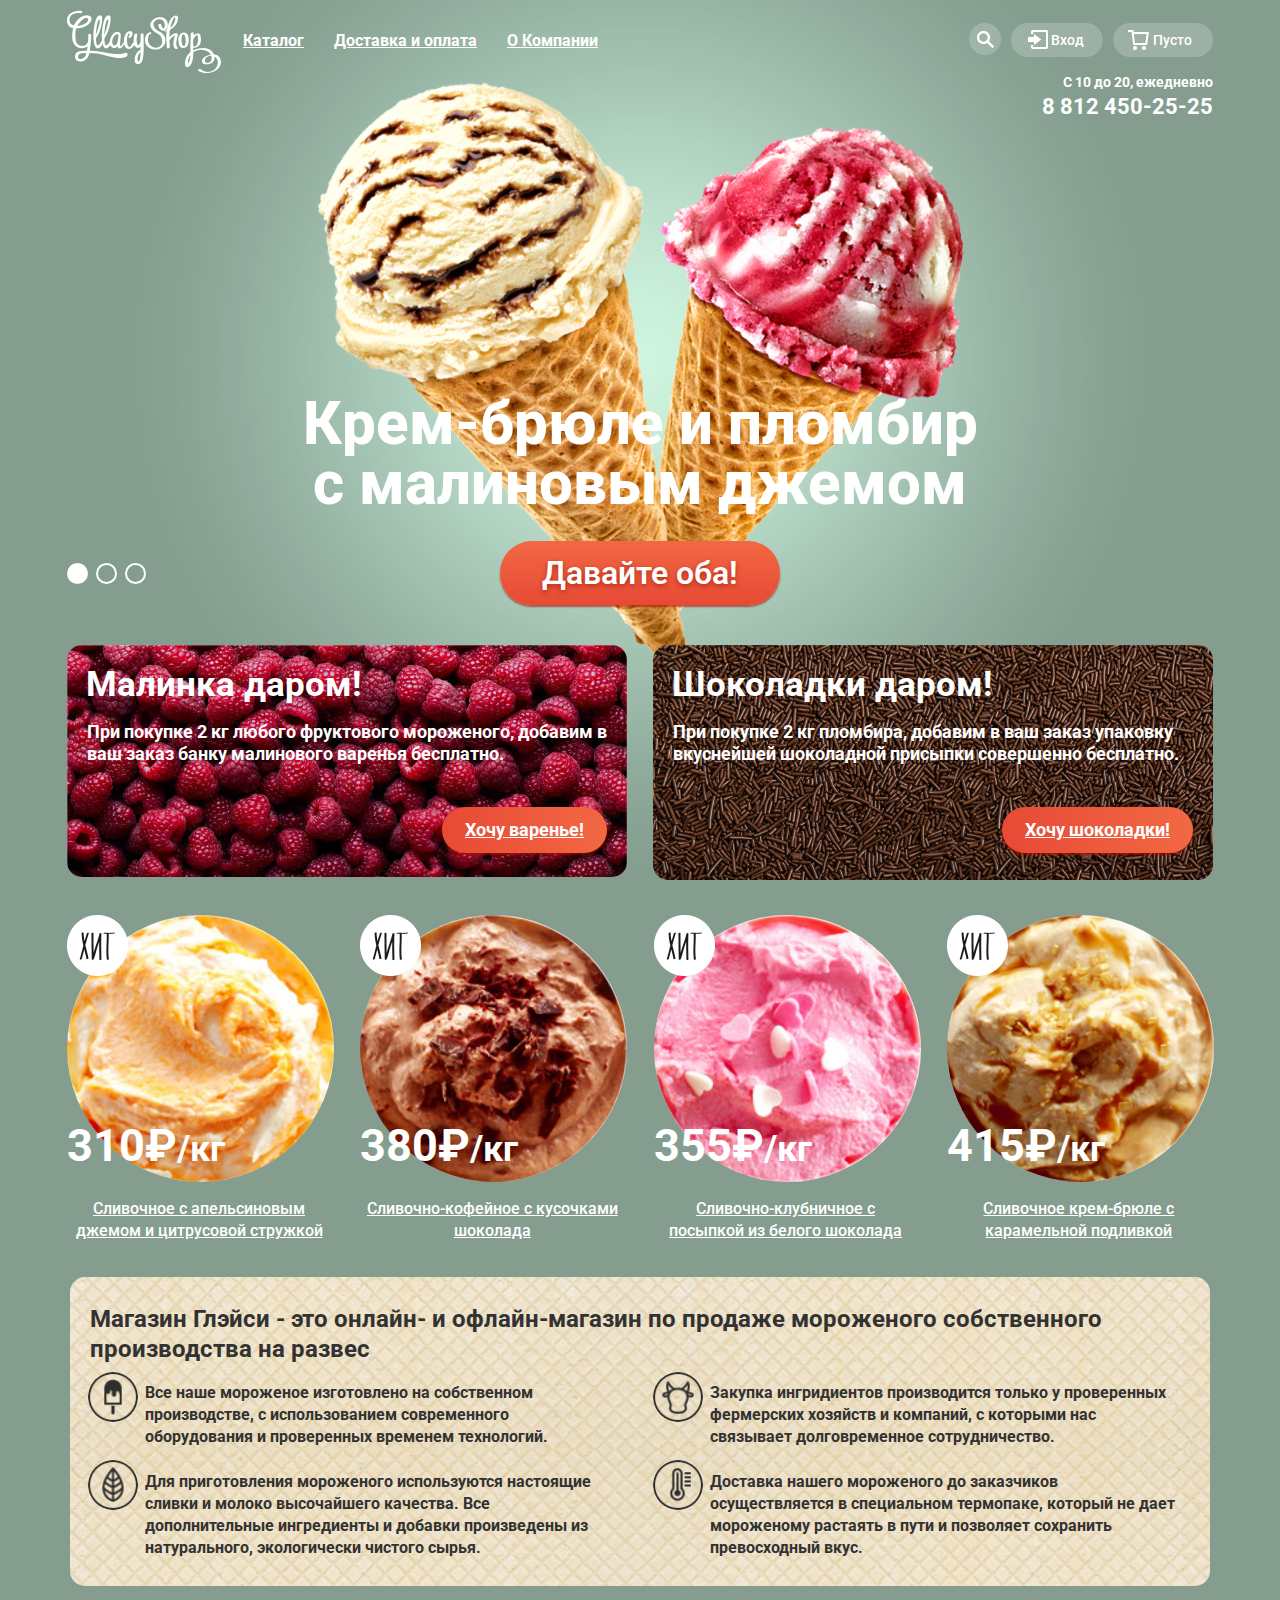
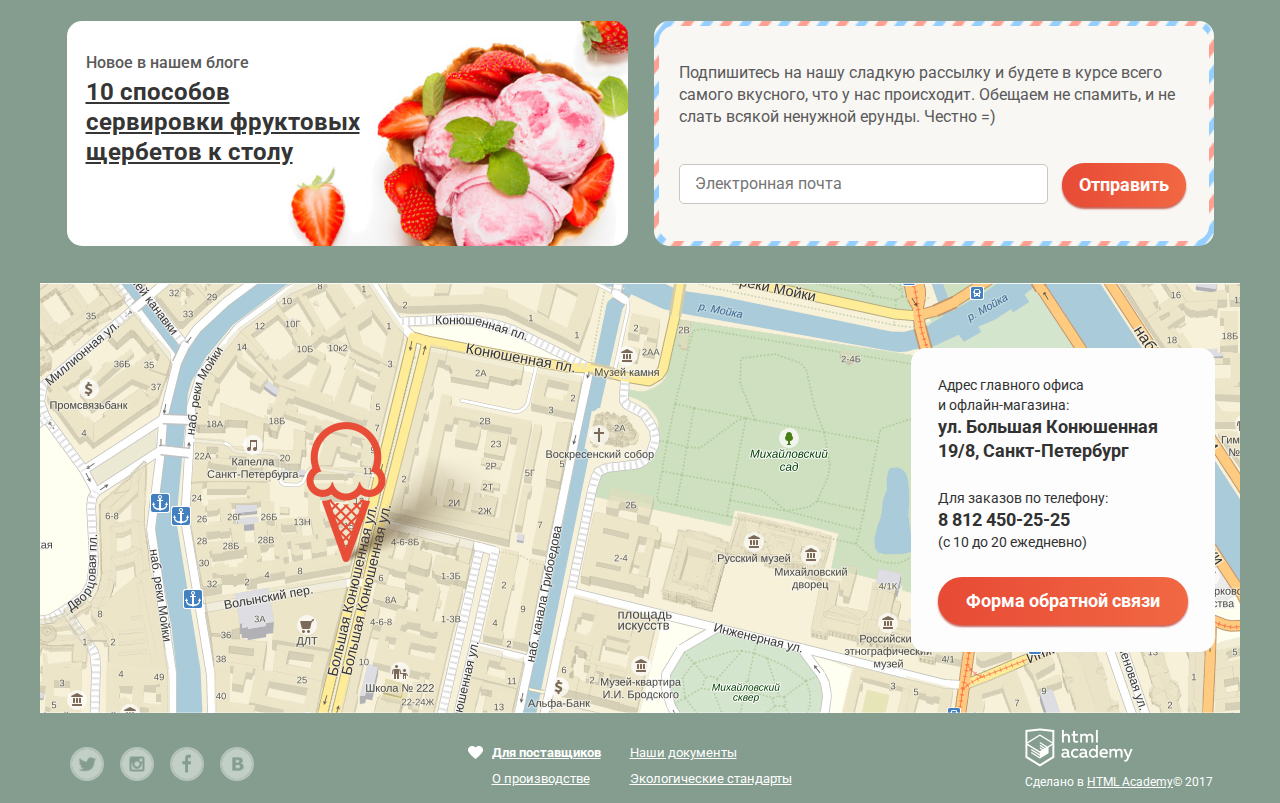
==== commit 212becd8: "2я проверка" ====
--- a/index.html
+++ b/index.html
@@ -70,17 +70,17 @@
                     <a class="login-link-button" href="login.html" title="кнопка для входа" tabindex="5">Вход</a>
                     <ul class="form-enter">
                       <li>
-                          <form class="enter-form visualy-hidden" action="https://echo.htmlacademy.ru" method="post">
-                            <input class="email" type="email" placeholder="Электронная почта">
-                            <input class="password" type="password" placeholder="Пароль">
-                            <div class="buttons-enter">
-                              <button class="button button-enter" type="submit">Войти</button>   
-                              <div class="button-item">                 
-                                <a href="#" title="Востановить пароль">Забыли пароль?</a> 
-                                <a href="#" title="Зарегестрироваться">Новая регистрация</a>
-                              </div>
-                            </div>  
-                          </form>
+                        <form class="enter-form visualy-hidden" action="https://echo.htmlacademy.ru" method="post">
+                          <input class="email" type="email" placeholder="Электронная почта">
+                          <input class="password" type="password" placeholder="Пароль">
+                          <div class="buttons-enter">
+                            <button class="button button-enter" type="submit">Войти</button>   
+                            <div class="button-item">                 
+                              <a href="#" title="Востановить пароль">Забыли пароль?</a> 
+                              <a href="#" title="Зарегестрироваться">Новая регистрация</a>
+                            </div>
+                          </div>  
+                        </form>
                       </li>
                     </ul>
                   </li>
@@ -141,7 +141,7 @@
                     <h2>Малинка даром!</h2>
                     <p class="special-offer-text">При покупке 2 кг любого фруктового мороженого, добавим в ваш заказ банку малинового варенья бесплатно.</p>
                     <div class="button-raspberry-container">
-                      <button class="button button-raspberry">Хочу варенье!</button>
+                      <a href="#" class="button button-raspberry">Хочу варенье!</a>
                     </div>   
                   </div>
                 </div>
@@ -150,7 +150,7 @@
                     <h2>Шоколадки даром!</h2>
                     <p class="special-offer-text">При покупке 2 кг пломбира, добавим в ваш заказ упаковку вкуснейшей шоколадной присыпки  совершенно бесплатно.</p>
                     <div class="button-chocolate-container"> 
-                    <button class="button button-chocolate ">Хочу шоколадки!</button>
+                    <a href="#" class="button button-chocolate">Хочу шоколадки!</a>
                     </div>                                   
                   </div>
                 </div>
@@ -364,6 +364,6 @@
       </div>  
     </footer>
     </div>  
-    <script src="js/scripts.min.js"></script>   
+    <script src="js/scripts-min.js"></script>   
   </body>
 </html>
--- a/css/style-min.css
+++ b/css/style-min.css
@@ -1 +1,2 @@
-body{margin:0;padding:0;font-family:'Roboto', Arial, Helvetica,  sans-serif;font-size:16px;line-height:22px;font-weight:bold;color:#ffffff}.site-wrapper{min-width:1200px;margin:0 auto;padding:0 55px;background-color:#849d8f;background-image:url("../img/background/slider-1.png");background-repeat:no-repeat;background-position:top center;-webkit-transition:background-image 0.5s ease, background-color 0.5s ease;-o-transition:background-image 0.5s ease, background-color 0.5s ease;transition:background-image 0.5s ease, background-color 0.5s ease}.catalog-wrapper{width:1200px;margin:0 auto;padding:0 55px;background-color:#849d8f}.container-flex{display:-webkit-box;display:-ms-flexbox;display:flex;-webkit-box-orient:vertical;-webkit-box-direction:normal;-ms-flex-direction:column;flex-direction:column;-webkit-box-align:center;-ms-flex-align:center;align-items:center}.main-navigation-wrapper{position:relative;width:1200px}.container-center{width:1146px;margin:0 auto;padding:0 27px}.main-navigation-wrapper .container-center{display:-webkit-box;display:-ms-flexbox;display:flex;-webkit-box-pack:justify;-ms-flex-pack:justify;justify-content:space-between;-ms-flex-wrap:wrap;flex-wrap:wrap}.logo{margin-top:10px;width:154px;height:64px}header a{color:#ffffff;text-decoration:none;list-style:none}header ul{margin:0;padding:0;list-style:none}.main-navigation{position:absolute;display:-webkit-box;display:-ms-flexbox;display:flex;-ms-flex-wrap:wrap;flex-wrap:wrap;width:620px;top:0;left:188px}.site-navigation{position:relative;display:-webkit-box;display:-ms-flexbox;display:flex;-ms-flex-wrap:wrap;flex-wrap:wrap;font-size:16px;line-height:18px}.site-navigation-item{display:block;margin-top:22px;margin-bottom:0;padding:10px 15px;text-decoration:underline}.site-navigation-item:hover{color:#323232;background-color:#ffffff;border:none;border-radius:25px;text-decoration:none}.site-navigation-item:active{text-decoration:none;background-color:rgba(248, 247, 244, 0.988);-webkit-box-shadow:inset 0px 2px 1px 0px rgba(105, 105, 105, 0.004);box-shadow:inset 0px 2px 1px 0px rgba(105, 105, 105, 0.004)}.sub-menu{position:absolute;top:60px;left:0;min-width:143px;-webkit-box-sizing:content-box;box-sizing:content-box;font-size:14px;font-weight:400;line-height:16px;color:#323232;background-color:#ffffff;border-radius:5px;display:none;-webkit-box-shadow:0px 20px 20px 0px rgba(0, 0, 0, 0.4);box-shadow:0px 20px 20px 0px rgba(0, 0, 0, 0.4);z-index:999}.sub-menu li{padding:10px 0}.sub-menu .check-point{background-color:#d07058}.sub-menu li:first-child{padding:0}.sub-menu li:hover{background-color:#fbded7}.sub-menu li:first-child:hover{border-radius:5px 5px 0 0}.sub-menu li:last-child:hover{border-radius:0 0 5px 5px}.sub-menu li:active{background-color:#f6b5a5}.sub-menu li:first-child:active{border-radius:5px 5px 0 0}.sub-menu li:last-child:active{border-radius:0 0 5px 5px}.sub-menu a{padding:15px;font-size:14px;font-weight:400;line-height:16px;color:#323232;text-decoration:none}.sub-menu .sub-menu-new{font-weight:700;padding:10px}.sub-menu .check-point-item{color:#ffffff}.sub-menu p{width:133px;padding:10px 0;margin:0 auto;border-bottom:1px solid #a9bab0}.site-navigation>li:hover .sub-menu{display:block}.user-navigation{display:-webkit-box;display:-ms-flexbox;display:flex;-ms-flex-wrap:wrap;flex-wrap:wrap;-webkit-box-pack:end;-ms-flex-pack:end;justify-content:flex-end;width:290px}.user-navigation-list{display:-webkit-box;display:-ms-flexbox;display:flex;-ms-flex-wrap:wrap;flex-wrap:wrap;position:relative;font-size:14px;font-weight:500;line-height:16px}.user-navigation-list a{display:block;background-color:#ffffff33;margin-top:23px;margin-right:5px;margin-left:5px;margin-bottom:0}.user-navigation-list a:last-child{margin-right:0}.search-button{position:relative;min-width:32px;min-height:32px;background-image:url("../img/icon/search.svg");background-repeat:no-repeat;background-size:17px;background-position:50% 50%;border-radius:50%}.search-button:hover{background-color:#ffffff;background-image:url("../img/icon/search-hover.svg")}.login-link-button{position:relative;min-width:42px;padding-top:9px;padding-left:40px;padding-right:10px;padding-bottom:9px;border-radius:20px}.login-link-button:before{content:"";position:absolute;top:7px;left:17px;min-width:20px;min-height:20px;background-image:url("../img/icon/enter.svg");background-repeat:no-repeat;background-position:0 0}.login-link-button:hover:before{background-image:url("../img/icon/enter-hover.svg")}.login-link-button:hover{color:#323232;background-color:#ffffff}.basket,.goods{position:relative;min-width:50px;padding-top:9px;padding-left:40px;padding-right:10px;padding-bottom:9px;border-radius:20px}.basket:before{content:"";position:absolute;top:7px;left:15px;min-width:22px;min-height:20px;background-image:url("../img/icon/basket.svg");background-repeat:no-repeat;background-position:0 0}.user-navigation-list .goods{background-color:#ffffff;color:#323232;font-weight:700}.goods:before{content:"";position:absolute;top:7px;left:12px;min-width:22px;min-height:20px;background-image:url("../img/icon/basket-hover.svg");background-repeat:no-repeat;background-position:0 0}.info{display:-webkit-box;display:-ms-flexbox;display:flex;-webkit-box-orient:vertical;-webkit-box-direction:normal;-ms-flex-direction:column;flex-direction:column;-webkit-box-align:end;-ms-flex-align:end;align-items:flex-end;width:1146px}.work-time{font-size:14px;line-height:16px;margin-bottom:5px}.phone-number{font-size:22px;line-height:24px}.form-search{position:absolute;top:60px;right:220px;min-width:320px;min-height:50px;padding:20px 15px;display:none;-webkit-box-sizing:content-box;box-sizing:content-box}.form-search input{width:310px;padding:10px;margin:auto;-webkit-box-sizing:padding-box;box-sizing:padding-box}.search-form input:hover{-webkit-box-shadow:0 0 0 1px #c7c6c5;box-shadow:0 0 0 1px #c7c6c5}.search-form input:focus{font-weight:700;color:#323232}.search-form input:focus::-webkit-input-placeholder{color:transparent}.search-form input:focus::-moz-placeholder{color:transparent}.search-form input:focus:-moz-placeholder{color:transparent}.search-form input:focus:-ms-input-placeholder{color:transparent}.search-form input::-webkit-input-placeholder,{font-size:14px;font-weight:400;line-height:24px;color:#999999}.search-form input::-moz-placeholder{font-size:14px;font-weight:400;line-height:24px;color:#999999}.search-form input:-moz-placeholder{font-size:14px;font-weight:400;line-height:24px;color:#999999}.search-form input:-ms-input-placeholder{font-size:14px;font-weight:400;line-height:24px;color:#999999}.form-enter,.form-search{position:absolute;background-color:#f8f7f4;border-radius:5px;-webkit-box-shadow:0px 20px 20px 0px rgba(0, 0, 0, 0.4);box-shadow:0px 20px 20px 0px rgba(0, 0, 0, 0.4)}.form-enter input,.form-search input{border:1px solid #d3d3d2;border-radius:5px}.user-navigation-list>li:hover .form-search{display:block}.form-enter{display:-webkit-box;display:-ms-flexbox;display:flex;-webkit-box-orient:vertical;-webkit-box-direction:normal;-ms-flex-direction:column;flex-direction:column;position:absolute;top:60px;right:110px;min-width:277px;min-height:214px;-webkit-box-sizing:content-box;box-sizing:content-box;z-index:999;display:none}.form-enter input{width:240px;padding:10px 15px;margin:20px;-webkit-box-sizing:border-box;box-sizing:border-box}.form-enter input:hover{-webkit-box-shadow:0 0 0 1px #c7c6c5;box-shadow:0 0 0 1px #c7c6c5}.form-enter input:focus{font-weight:700;color:#323232}.form-enter input:focus::-webkit-input-placeholder{color:transparent}.form-enter input:focus::-moz-placeholder{color:transparent}.form-enter input:focus:-moz-placeholder{color:transparent}.form-enter input:focus:-ms-input-placeholder{color:transparent}.form-enter input::-webkit-input-placeholder,{font-size:14px;font-weight:400;line-height:24px;color:#999999}.form-enter input::-moz-placeholder{font-size:14px;font-weight:400;line-height:24px;color:#999999}.form-enter input:-moz-placeholder{font-size:14px;font-weight:400;line-height:24px;color:#999999}.form-enter input:-ms-input-placeholder{font-size:14px;font-weight:400;line-height:24px;color:#999999}.form-enter input:first-child{margin-bottom:0}.form-enter a{font-size:13px;font-weight:400;line-height:16px;color:#323232;text-decoration:underline}.enter a:hover{color:#e84d37;text-decoration:none}.enter a:active{color:#e84d37;text-decoration:underline}.buttons-enter{position:relative}.button-item{position:absolute;top:-10px;left:110px;padding:0;margin-left:10px}.button-item a{padding:10px;margin:0}.button-item a:first-child{padding-bottom:0}.button-enter{font-weight:700;padding:15px 25px;margin-top:0;margin-bottom:20px;margin-left:20px;margin-right:20px}.user-navigation-list>li:hover .form-enter{display:block}.basket-item{display:-webkit-box;display:-ms-flexbox;display:flex;-webkit-box-orient:vertical;-webkit-box-direction:normal;-ms-flex-direction:column;flex-direction:column;-webkit-box-align:center;-ms-flex-align:center;align-items:center;position:absolute;top:60px;right:0;width:510px;padding:20px;font-size:13px;line-height:16px;color:#323232;background-color:#f8f7f4;border-radius:10px;z-index:999;display:none}.basket-item table{border-collapse:collapse;border-bottom:2px solid #ccccc9}.button-delete{display:block;width:11px;height:11px;background-image:url("../img/icon/delete.png");background-repeat:no-repeat;background-size:content;background-position:50%}.basket-item-name{width:220px}.basket-item td{padding:10px}.basket-item img{border-radius:50%}.basket-item span{color:#b2b2b1}.basket-item button{font-weight:700;padding:10px 15px}.basket-item p{font-weight:700}.basket-price{display:-webkit-box;display:-ms-flexbox;display:flex;-webkit-box-orient:vertical;-webkit-box-direction:normal;-ms-flex-direction:column;flex-direction:column;-webkit-box-align:end;-ms-flex-align:end;align-items:flex-end}.user-navigation-list>li:hover .basket-item{display:block}.container-promo{width:1200px}.container-flex{display:-webkit-box;display:-ms-flexbox;display:flex;-webkit-box-orient:vertical;-webkit-box-direction:normal;-ms-flex-direction:column;flex-direction:column;-webkit-box-align:center;-ms-flex-align:center;align-items:center}.container-wrapper{position:relative;width:1200px}.container-center{width:1146px;margin:0 auto;padding:0 27px}.container-wrapper .container-center{display:-webkit-box;display:-ms-flexbox;display:flex;-webkit-box-pack:justify;-ms-flex-pack:justify;justify-content:space-between;-ms-flex-wrap:wrap;flex-wrap:wrap}.promo{position:relative;width:1146px;margin:0 auto;padding-top:275px;margin-bottom:40px;text-align:center;color:#ffffff}.slider-list{margin:0;padding:0;list-style:none}.slide-title{width:700px;margin:0 auto;margin-bottom:27px;font-size:60px;line-height:60px;font-weight:800}.slider-item a{display:inline-block;padding:10px 42px;font-weight:600;font-size:32px;line-height:44px;text-align:center;color:#ffffff;vertical-align:top;text-decoration:none;text-shadow:0 2px 5px rgba(160, 32, 11, 0.76);background:#f26843;background:-webkit-gradient(linear, left top, left bottom, from(#f26843), to(#e74a35));background:-webkit-linear-gradient(top, #f26843 0%, #e74a35 100%);background:-o-linear-gradient(top, #f26843 0%, #e74a35 100%);background:linear-gradient(to bottom, #f26843 0%, #e74a35 100%);border-radius:50px;-webkit-box-shadow:0 2px 2px rgba(172, 16, 0, 0.64);box-shadow:0 2px 2px rgba(172, 16, 0, 0.64);border:none;cursor:pointer}.slide-button:hover{background:-webkit-gradient(linear, left top, left bottom, from(#f58669), to(#ec6f5e));background:-webkit-linear-gradient(top, #f58669 0%, #ec6f5e 100%);background:-o-linear-gradient(top, #f58669 0%, #ec6f5e 100%);background:linear-gradient(to bottom, #f58669 0%, #ec6f5e 100%);-webkit-box-shadow:0 2px 2px rgba(172, 16, 0, 1);box-shadow:0 2px 2px rgba(172, 16, 0, 1)}.slide-button:active{background:-webkit-gradient(linear, left top, left bottom, from(#d84732), to(#e1613e));background:-webkit-linear-gradient(top, #d84732 0%, #e1613e 100%);background:-o-linear-gradient(top, #d84732 0%, #e1613e 100%);background:linear-gradient(to bottom, #d84732 0%, #e1613e 100%);-webkit-box-shadow:inset 0 2px 2px rgba(172, 16, 0, 1);box-shadow:inset 0 2px 2px rgba(172, 16, 0, 1)}.slider-controls label{display:inline-block;width:17px;height:17px;margin-right:8px;vertical-align:top;background-color:transparent;border:2px solid #ffffff;border-radius:50%;cursor:pointer}.slider-controls{position:absolute;bottom:20px;z-index:20;font-size:0}.slide{display:none}.site-wrapper:after,.site-wrapper:before{content:"";visibility:hidden}.site-wrapper:before{background-image:url("../img/background/slider-2.png");background-size:1045px}.site-wrapper:after{background-image:url("../img/background/slider-3.png");background-size:1045px}.product-1:checked~.site-wrapper{background-color:#849d8f;background-image:url("../img/background/slider-1.png");background-size:1045px}.product-2:checked~.site-wrapper{background-color:#8996a6;background-image:url("../img/background/slider-2.png");background-size:1045px}.product-3:checked~.site-wrapper{background-color:#9d8b84;background-image:url("../img/background/slider-3.png");background-size:1045px}.product-1:checked~.site-wrapper .slide-1,.product-2:checked~.site-wrapper .slide-2,.product-3:checked~.site-wrapper .slide-3{display:block}.product-1:checked~.site-wrapper label[for=product1],.product-2:checked~.site-wrapper label[for=product2],.product-3:checked~.site-wrapper label[for=product3]{background-color:#ffffff}.product-1:hover~.site-wrapper label[for=product1],.product-2:hover~.site-wrapper label[for=product2],.product-3:hover~.site-wrapper label[for=product3]{background-color:rgba(255,255,255, 0.4)}.product-1:focus~.site-wrapper label[for=product1],label[for=product-1]:active{outline:rgb(59, 153, 252) auto 5px}.product-2:focus~.site-wrapper label[for=product2],label[for=product-2]:active{outline:rgb(59, 153, 252) auto 5px}.product-3:focus~.site-wrapper label[for=product3],label[for=product-3]:active{outline:rgb(59, 153, 252) auto 5px}.special-offer-flex{display:-webkit-box;display:-ms-flexbox;display:flex;-webkit-box-orient:vertical;-webkit-box-direction:normal;-ms-flex-direction:column;flex-direction:column;-webkit-box-align:center;-ms-flex-align:center;align-items:center}.special-offer-wrapper{position:relative;width:1200px;margin-bottom:35px}.special-offer-center{width:1146px;margin:0 auto}.special-offer-wrapper .special-offer-center{display:-webkit-box;display:-ms-flexbox;display:flex;-webkit-box-pack:justify;-ms-flex-pack:justify;justify-content:space-between;-ms-flex-wrap:wrap;flex-wrap:wrap}.special-offer h2{margin-top:14px;margin-left:19px;margin-right:18px;margin-bottom:16px;font-size:35px;line-height:41px}.special-offer-raspberry{width:560px;padding-top:5px;background-image:url("../img/background/raspberry-bg.jpg");background-repeat:no-repeat;background-size:cover;background-color:#ad5273;border-radius:15px}.special-offer-chocolate{width:560px;min-height:230px;padding-top:5px;background-image:url("../img/background/chocolate-bg.jpg");background-repeat:no-repeat;background-size:cover;background-color:#5e3620;border-radius:15px}.special-offer-text{margin-bottom:40px;margin:10px 20px;font-size:18px;line-height:22px}.button-chocolate,.button-raspberry{padding:11px 23px}.button-chocolate-container,.button-raspberry-container{display:-webkit-box;display:-ms-flexbox;display:flex;-webkit-box-pack:end;-ms-flex-pack:end;justify-content:flex-end;padding-top:32px;padding-left:20px;padding-right:20px;padding-bottom:24px;font-size:18px;line-height:24px}.button{font:inherit;text-align:center;color:#ffffff;vertical-align:middle;background-color:#ec573b;border:none;border-radius:25px;background-image:-webkit-gradient( linear, left top, right top, from(rgb(231,74,53)), to(rgb(242,104,67)));background-image:-webkit-linear-gradient( left, rgb(231,74,53) 0%, rgb(242,104,67) 100%);background-image:-o-linear-gradient( left, rgb(231,74,53) 0%, rgb(242,104,67) 100%);background-image:linear-gradient( 90deg, rgb(231,74,53) 0%, rgb(242,104,67) 100%);-webkit-box-shadow:0px 2px 2px 0px rgba(172, 16, 0, 0.64);box-shadow:0px 2px 2px 0px rgba(172, 16, 0, 0.64)}.button:hover{background:-webkit-gradient(linear, left top, left bottom, from(#f58669), to(#ec6f5e));background:-webkit-linear-gradient(top, #f58669 0%, #ec6f5e 100%);background:-o-linear-gradient(top, #f58669 0%, #ec6f5e 100%);background:linear-gradient(to bottom, #f58669 0%, #ec6f5e 100%);-webkit-box-shadow:0 2px 2px rgba(172, 16, 0, 1);box-shadow:0 2px 2px rgba(172, 16, 0, 1)}.button:active{background:-webkit-gradient(linear, left top, left bottom, from(#d84732), to(#e1613e));background:-webkit-linear-gradient(top, #d84732 0%, #e1613e 100%);background:-o-linear-gradient(top, #d84732 0%, #e1613e 100%);background:linear-gradient(to bottom, #d84732 0%, #e1613e 100%);-webkit-box-shadow:inset 0 2px 2px rgba(172, 16, 0, 1);box-shadow:inset 0 2px 2px rgba(172, 16, 0, 1)}.cream-container{position:relative}.cream-img,.cream-prop{position:relative;-webkit-box-sizing:border-box;box-sizing:border-box}.cream-img img{border-radius:50%}.cream-img p{position:absolute;bottom:-4px;left:10px;font-size:45px;line-height:45px;z-index:997}.cream-prop{z-index:999}.cream-container-overlay{position:absolute;top:0;left:0;right:0;bottom:0;z-index:998;background-color:rgba(255,255,255, 0);border-radius:10px;-webkit-transition:all 0.3s ease-in-out;-o-transition:all 0.3s ease-in-out;transition:all 0.3s ease-in-out;height:100%;min-height:100%}.cream-container:hover .cream-container-overlay{position:absolute;top:0;left:-13px;width:293px;min-height:410px;border-radius:10px;background-color:rgba(255,255,255, 0.4);-webkit-transform:scale(1.2) 0.3s ease-in-out;-ms-transform:scale(1.2) 0.3s ease-in-out;transform:scale(1.2) 0.3s ease-in-out}.cream-container{position:relative}.cream-button{position:absolute;bottom:20px;left:55px;padding:10px 15px;visibility:hidden;opacity:0;-webkit-transition:all 0.3s ease-in-out;-o-transition:all 0.3s ease-in-out;transition:all 0.3s ease-in-out}.cream-container:hover .cream-button{visibility:visible;opacity:1;text-align:center}.cream-img img{border-radius:50%}.cream{position:relative;width:254px;margin-top:10px;padding-left:5px;padding-right:5px;text-align:center;margin-bottom:20px;z-index:999}.cream-img p{position:absolute;bottom:-29px;left:0;font-size:45px;line-height:45px}.cream-img span{font-size:36px;line-height:45px}.sticker{position:absolute;width:61px;height:61px;background-image:url("../img/icon/sticker.svg");background-repeat:no-repeat;background-size:contain}.cream a{font-size:16px;line-height:22px;font-weight:500;color:#ffffff}.cream a:hover{color:#ffbc9e;text-decoration:none}.cream a:active{color:#ffbc9e;text-decoration:underline}.container-about-us{display:-webkit-box;display:-ms-flexbox;display:flex;-webkit-box-orient:vertical;-webkit-box-direction:normal;-ms-flex-direction:column;flex-direction:column;width:1200px}.container-column{display:-webkit-box;display:-ms-flexbox;display:flex;-ms-flex-wrap:wrap;flex-wrap:wrap}.container-about-us{width:1100px;padding:27px 20px;margin:0 auto;margin-bottom:35px;color:#323232;background-color:#f0e7d3;background-image:url("../img/background/about-us-bg.jpg");background-repeat:no-repeat;background-size:cover;border-radius:15px}.container-about-us h1{font-size:24px;line-height:30px;margin:0;padding-bottom:2px}.about-us p{position:relative;width:470px;padding-left:95px;margin-bottom:0;font-size:16px;line-height:22px;font-weight:400px}.container-column .icon-cream,.container-column .icon-foliage{padding-left:55px}.container-column .icon-foliage,.container-column .icon-thermometer{margin-top:23px}.icon:before{content:"";display:block;position:absolute;width:50px;height:50px;background-repeat:no-repeat;background-size:contain;border-radius:50%}.icon-cow:before{background-image:url("../img/icon/cow.svg");top:-10px;left:38px}.icon-cream:before{background-image:url("../img/icon/cream-icon.svg");top:-10px;left:-2px}.icon-foliage:before{background-image:url("../img/icon/foliage.svg");top:-11px;left:-2px}.icon-thermometer:before{background-image:url("../img/icon/thermomiter.svg");top:-11px;left:38px}.container-blog{display:-webkit-box;display:-ms-flexbox;display:flex;-webkit-box-orient:vertical;-webkit-box-direction:normal;-ms-flex-direction:column;flex-direction:column;-webkit-box-align:center;-ms-flex-align:center;align-items:center}.wrapper-blog{min-width:1200px}.center-blog{min-width:1147px;margin:0 auto;padding:0 27px;margin-bottom:37px}.wrapper-blog .center-blog{display:-webkit-box;display:-ms-flexbox;display:flex;-webkit-box-pack:justify;-ms-flex-pack:justify;justify-content:space-between;-ms-flex-wrap:wrap;flex-wrap:wrap}.article{margin-top:3px;margin-bottom:3px}article p{margin-top:0;margin-bottom:3px;font-size:16px;line-height:22px;font-weight:500;color:#5a5a5a}article h2{width:285px;margin:0}article a{font-size:24px;line-height:30px;color:#353535;text-decoration:underline}.blog{width:523px;padding:28px 19px;background-color:#ffffff;background-image:url("../img/background/article-bg.jpg");background-repeat:no-repeat;background-size:150%;background-position:10% 40%;border-radius:15px}.container-fon{position:relative;width:560px;height:225px;background-image:url("../img/background/form-bg.svg");background-size:cover;background-color:#ffffff;border-radius:15px}.subscription-mail{position:absolute;top:5px;left:5px;-webkit-box-sizing:border-box;box-sizing:border-box;width:550px;height:215px;border-radius:15px;background-color:#f8f7f4;padding:20px 20px}.subscription-mail p{min-width:360px;margin-bottom:15px;font-size:16px;line-height:22px;font-weight:400;color:#5a5a5a}.subscription-mail input{margin-top:21px;padding:10px 15px;width:369px;border:1px solid #c7c6c5;border-radius:5px;color:#c7c6c5;-webkit-box-sizing:border-box;box-sizing:border-box}.subscription-mail input:hover{-webkit-box-shadow:0 0 0 1px #c7c6c5;box-shadow:0 0 0 1px #c7c6c5}.subscription-mail input:focus{font-weight:700;color:#323232}.subscription-mail input:focus::-webkit-input-placeholder{color:transparent}.subscription-mail input:focus::-moz-placeholder{color:transparent}.subscription-mail input:focus:-moz-placeholder{color:transparent}.subscription-mail input:focus:-ms-input-placeholder{color:transparent}.subscription-mail input::-webkit-input-placeholder,{font-size:14px;font-weight:400;line-height:24px;color:#999999}.subscription-mail input::-moz-placeholder{font-size:14px;font-weight:400;line-height:24px;color:#999999}.subscription-mail input:-moz-placeholder{font-size:14px;font-weight:400;line-height:24px;color:#999999}.subscription-mail input:-ms-input-placeholder{font-size:14px;font-weight:400;line-height:24px;color:#999999}.subscription-mail button{padding:10px 17px;margin-left:10px;font-size:18px;line-height:24px}.container-location{display:-webkit-box;display:-ms-flexbox;display:flex;-webkit-box-orient:vertical;-webkit-box-direction:normal;-ms-flex-direction:column;flex-direction:column;-webkit-box-align:center;-ms-flex-align:center;align-items:center}.wrapper-location{min-width:1200px}.center-location{min-width:1147px;margin:0 auto;padding:0 27px;margin-bottom:15px}.wrapper-location .center-location{display:-webkit-box;display:-ms-flexbox;display:flex;-webkit-box-pack:justify;-ms-flex-pack:justify;justify-content:space-between;-ms-flex-wrap:wrap;flex-wrap:wrap}.location{position:relative;width:1200px;height:430px}.location iframe{width:1200px;height:430px;position:relative;top:0;left:0;z-index:5;border:none}.location-image{position:absolute;padding:0;margin:0;top:0;left:0;z-index:1}.block-address{display:-webkit-box;display:-ms-flexbox;display:flex;-webkit-box-orient:vertical;-webkit-box-direction:normal;-ms-flex-direction:column;flex-direction:column;position:absolute;top:65px;right:25px;padding:27px;width:250px;color:#323232;background-color:#fdfdfd;border-radius:15px;z-index:6}.block-address-item{font-size:14px;line-height:20px;font-weight:400;margin:0}.block-address-info,.block-address-info a{margin:0;font-size:18px;line-height:24px;color:#323232;text-decoration:none}.block-address p:first-child{width:150px}.block-address p:nth-child(2),.block-address p:nth-child(5){margin-bottom:25px}.feedback-button{padding:12px 20px;text-decoration:none;font-size:18px;line-height:24px}.modal{position:fixed;top:150px;left:50%;margin-left:-200px;z-index:9999;display:none}.modal-overlay{position:fixed;top:0;left:0;width:100%;height:100%;background-color:rgba(0, 0, 0, 0.5);z-index:9997;display:none}.modal-show{display:block;-webkit-animation:bounce 0.6s;animation:bounce 0.6s}.modal-close{position:absolute;top:15px;right:15px;width:20px;height:20px;font-size:0;background-color:#f8f7f4;border:0;cursor:pointer}.modal-close:after,.modal-close:before{content:"";top:15px;left:20px;position:absolute;width:20px;height:3px;background-color:#323232}.modal-close:before{-webkit-transform:rotate(45deg);-ms-transform:rotate(45deg);transform:rotate(45deg)}.modal-close:after{-webkit-transform:rotate(-45deg);-ms-transform:rotate(-45deg);transform:rotate(-45deg)}.feedback-form{display:-webkit-box;display:-ms-flexbox;display:flex;-webkit-box-orient:vertical;-webkit-box-direction:normal;-ms-flex-direction:column;flex-direction:column;-webkit-box-align:start;-ms-flex-align:start;align-items:flex-start;padding:20px 25px;width:420px;background-color:#f8f7f4;border-radius:10px;-webkit-box-sizing:content-box;box-sizing:content-box}.feedback-form legend{font-size:24px;line-height:28px;font-weight:500;color:#323232;margin-bottom:20px}.feedback-form input,.feedback-form textarea{min-width:235px;font-size:14px;font-weight:400;line-height:24px;color:#999999;border:1px solid rgb(211, 211, 210);margin-bottom:20px;padding:10px 15px;border-radius:5px;-webkit-box-sizing:border-box;box-sizing:border-box}.feedback-form input:hover,.feedback-form textarea:hover{-webkit-box-shadow:0 0 0 1px #c7c6c5;box-shadow:0 0 0 1px #c7c6c5}.feedback-form input:focus,.feedback-form textarea:focus{font-weight:700;color:#323232}.feedback-form input:focus::-webkit-input-placeholder{color:transparent}.feedback-form input:focus::-moz-placeholder{color:transparent}.feedback-form input:focus:-moz-placeholder{color:transparent}.feedback-form input:focus:-ms-input-placeholder{color:transparent}.feedback-form input::-webkit-input-placeholder,{font-size:14px;font-weight:400;line-height:24px;color:#999999}.feedback-form input::-moz-placeholder{font-size:14px;font-weight:400;line-height:24px;color:#999999}.feedback-form input:-moz-placeholder{font-size:14px;font-weight:400;line-height:24px;color:#999999}.feedback-form input:-ms-input-placeholder{font-size:14px;font-weight:400;line-height:24px;color:#999999}.feedback-form textarea:focus::-webkit-input-placeholder{color:transparent}.feedback-form textarea:focus::-moz-placeholder{color:transparent}.feedback-form textarea:focus:-moz-placeholder{color:transparent}.feedback-form textarea:focus:-ms-input-placeholder{color:transparent}.feedback-form textarea::-webkit-input-placeholder,{font-size:14px;font-weight:400;line-height:24px;color:#999999}.feedback-form textarea::-moz-placeholder{font-size:14px;font-weight:400;line-height:24px;color:#999999}.feedback-form textarea:-moz-placeholder{font-size:14px;font-weight:400;line-height:24px;color:#999999}.feedback-form textarea:-ms-input-placeholder{font-size:14px;font-weight:400;line-height:24px;color:#999999}.feedback-form textarea{min-width:390px;min-height:65px}.feedback-form button{-ms-flex-item-align:end;align-self:flex-end;padding:10px 20px}.feedback-form p{font-size:24px;line-height:28px;color:#323232}@-webkit-keyframes bounce{0%{-webkit-transform:translateY(-2000px);transform:translateY(-2000px)}70%{-webkit-transform:translateY(30px);transform:translateY(30px)}90%{-webkit-transform:translateY(-10px);transform:translateY(-10px)}to{-webkit-transform:translateY(0);transform:translateY(0)}}@keyframes bounce{0%{-webkit-transform:translateY(-2000px);transform:translateY(-2000px)}70%{-webkit-transform:translateY(30px);transform:translateY(30px)}90%{-webkit-transform:translateY(-10px);transform:translateY(-10px)}to{-webkit-transform:translateY(0);transform:translateY(0)}}.social{display:-webkit-box;display:-ms-flexbox;display:flex;-ms-flex-wrap:wrap;flex-wrap:wrap}.social ul{padding:0;margin-top:19px;margin-left:3px}.social li{display:inline-block;list-style:none;margin:0;padding-left:12px}.social li:first-child{padding-left:0}.social-button{display:block;width:30px;height:30px;background-repeat:no-repeat;background-size:cover;border:2px solid #c2cec7;border-radius:50%;opacity:0.8}.social-button:hover{opacity:1}.twitter{background-image:url("../img/icon/tw.svg")}.instagram{background-image:url("../img/icon/inst.svg")}.facebook{background-image:url("../img/icon/fb.svg")}.vkontakte{background-image:url("../img/icon/vk.svg")}.table{margin:10px}.table a{padding-right:20px;padding-left:5px;font-size:13px;line-height:18px;font-weight:400;color:#ffffff}.copyright a:hover,.table a:hover{color:#ffbc9e;text-decoration:none}.copyright a:active,.table a:active{color:#ffbc9e;text-decoration:underline}.table-icon{display:block;width:15px;height:13px;padding-top:10px;background-image:url("../img/icon/table-icon.svg");background-repeat:no-repeat;background-position:center center}.copyright p{margin:0;font-size:12px;line-height:18px;font-weight:400}.copyright a{color:#ffffff;font-weight:400}.navigation-flex{display:-webkit-box;display:-ms-flexbox;display:flex;width:1200px;margin-bottom:30px}.navigation-center{width:1140px;-webkit-box-orient:vertical;-webkit-box-direction:normal;-ms-flex-direction:column;flex-direction:column;margin:0 auto}.check{text-decoration:none;background-color:#ec573b;border:none;border-radius:25px;background-image:-webkit-gradient( linear, left top, right top, from(rgb(231,74,53)), to(rgb(242,104,67)));background-image:-webkit-linear-gradient( left, rgb(231,74,53) 0%, rgb(242,104,67) 100%);background-image:-o-linear-gradient( left, rgb(231,74,53) 0%, rgb(242,104,67) 100%);background-image:linear-gradient( 90deg, rgb(231,74,53) 0%, rgb(242,104,67) 100%);-webkit-box-shadow:0px 2px 2px 0px rgba(172, 16, 0, 0.64);box-shadow:0px 2px 2px 0px rgba(172, 16, 0, 0.64)}.site-navigation .check:hover{background-image:none;-webkit-box-shadow:none;box-shadow:none}.site-navigation .check:active{text-decoration:none;background-color:rgba(248, 247, 244, 0.988);-webkit-box-shadow:inset 0px 2px 1px 0px rgba(105, 105, 105, 0.004);box-shadow:inset 0px 2px 1px 0px rgba(105, 105, 105, 0.004)}.info-catalog{display:-webkit-box;display:-ms-flexbox;display:flex;-webkit-box-pack:justify;-ms-flex-pack:justify;justify-content:space-between;width:1146px}.navigation-point{display:-webkit-box;display:-ms-flexbox;display:flex;-webkit-box-orient:vertical;-webkit-box-direction:normal;-ms-flex-direction:column;flex-direction:column;-webkit-box-align:start;-ms-flex-align:start;align-items:flex-start}.time{display:-webkit-box;display:-ms-flexbox;display:flex;-webkit-box-orient:vertical;-webkit-box-direction:normal;-ms-flex-direction:column;flex-direction:column;-webkit-box-align:end;-ms-flex-align:end;align-items:flex-end}.navigation-point p{margin-top:21px;margin-bottom:2px}.navigation-point span{font-size:14px;line-height:16px;font-weight:400;text-decoration:underline}.navigation-point a:hover{color:#ffbc9e;text-decoration:none}.navigation-point a:active{color:#ffbc9e;text-decoration:underline}.navigation .active{text-decoration:none}.navigation-point h1{font-size:35px;line-height:41px;margin:0;margin-bottom:23px}.container-form{display:-webkit-box;display:-ms-flexbox;display:flex;width:1200px;margin-bottom:35px}.form-wrapper{width:1147px;margin:0 auto}.form-filter,.form-sort{display:-webkit-box;display:-ms-flexbox;display:flex;-webkit-box-orient:horizontal;-webkit-box-direction:normal;-ms-flex-direction:row;flex-direction:row;-ms-flex-wrap:wrap;flex-wrap:wrap;width:900px;margin-bottom:10px}.form-filter{margin-bottom:5px}.form-filter-item,.form-sort-item{margin-right:15px}.container-form p{position:relative;font-size:14px;line-height:16px;font-weight:400;padding:5px;padding-left:17px;margin:0}.select-sort{position:relative;width:190px;padding:2px}.select{position:relative;padding-top:5px;padding-bottom:5px}.select-item{padding-top:5px;padding-bottom:5px;padding-left:15px;padding-right:40px;font-size:14px;line-height:16px;font-weight:500}.select-item:before{content:"";position:absolute;top:13px;right:15px;width:0;height:0;border:5px solid transparent;border-top:10px solid #ffffff}.select a:hover:before{border-top:10px solid #323232}.select a:hover{color:#323232}.select>li:hover>.sub-select{display:block}.sub-select{position:absolute;width:192px;display:block;top:30px;left:0;-webkit-box-sizing:content-box;box-sizing:content-box;font-size:14px;line-height:16px;font-weight:400;background-color:#ffffff;z-index:10;display:none}.sub-select li{padding:5px 20px}.sub-select li:hover{background-color:#1e90ff}.sub-select li:hover a{color:#ffffff}.sub-select a{color:#323232}.scale{width:190px;height:4px;margin:13px 10px;background:#d7dcde}.bar{width:50%;height:4px;background:#ffffff}.form-scale{position:relative;padding-top:2px;padding-bottom:2px;padding-left:4px;padding-right:4px}.toggle{position:absolute;top:9px;left:0;width:5px;height:5px;padding:0;border:7px solid #ffffff;border-radius:50px;background-color:#ababab;cursor:pointer}.toggle-min{left:38px}.toggle-max{left:135px}.controls-item{display:block}.form-fat-content label{display:inline-block;font-size:16px;line-height:18px;font-weight:400;position:relative;padding-left:30px;color:#e6ebe9;cursor:pointer}.form-filter-checkbox label{display:inline-block;font-size:16px;line-height:18px;font-weight:400;position:relative;padding-left:30px;color:#e6ebe9;cursor:pointer}.form-fat-content label:hover,.form-filter-checkbox label:hover{color:#ffffff}.form-sort-item{border:none}.background-form{background:#a9bab0;border-radius:20px}.form-fat-content{display:-webkit-box;display:-ms-flexbox;display:flex;-ms-flex-pack:distribute;justify-content:space-around;width:400px;padding:8px;text-align:center}.form-filter-checkbox{display:-webkit-box;display:-ms-flexbox;display:flex;-ms-flex-pack:distribute;justify-content:space-around;width:680px;padding:10px;text-align:center}.input-custom:after{content:"";position:absolute;top:-2px;left:2px;display:block;width:20px;height:20px;background-image:url("../img/icon/checkbox-off.svg");background-repeat:no-repeat;background-size:contain;opacity:1}.filter-input-checkbox:checked+.input-custom:after{display:none}.filter-input-checkbox:checked+.input-custom:before{content:"";position:absolute;top:-2px;left:2px;display:block;width:25px;height:25px;background-image:url("../img/icon/checkbox-on.svg");background-repeat:no-repeat;background-size:contain;opacity:1}.radio-custom{position:absolute;top:-2px;left:-1px;display:block;width:15px;height:15px;border:4px solid #eef2f0;border-radius:50px;cursor:pointer}.radio-custom:hover .radio-custom:focus{border:4px solid #ffffff}.radio-button:checked+.radio-custom:before{content:"";position:absolute;top:3px;left:3px;display:block;width:9px;height:9px;background-color:#ffffff;border-radius:50%}input[type=checkbox]:focus+.input-custom:after,input[type=checkbox]:focus+.input-custom:before{outline:rgb(59, 153, 252) auto 5px}input[type=radio]:focus+.radio-custom{outline:rgb(59, 153, 252) auto 5px}.button-form{font-size:16px;line-height:18px;color:#ffffff;padding:8px 30px;border:2px solid #ffffff;background-color:#a9bab0;border-radius:20px;margin-top:25px}.button-form:hover{color:#323232;background-color:#ffffff}.button-form:active{background-color:#ffffff;-webkit-box-shadow:inset 0px 2px 1px 0px rgb(105, 105, 105);box-shadow:inset 0px 2px 1px 0px rgb(105, 105, 105);color:#323232}.number-page{display:-webkit-box;display:-ms-flexbox;display:flex;-ms-flex-wrap:wrap;flex-wrap:wrap}.assortment-flex{display:-webkit-box;display:-ms-flexbox;display:flex;-webkit-box-orient:vertical;-webkit-box-direction:normal;-ms-flex-direction:column;flex-direction:column;-webkit-box-align:center;-ms-flex-align:center;align-items:center}.assortment-flex-catalog{margin-bottom:41px}.assortment-wrapper{width:1200px}.assortment-center{width:1147px;margin:0 auto;padding:0 27px}.assortment-wrapper .assortment-center{display:-webkit-box;display:-ms-flexbox;display:flex;-webkit-box-pack:justify;-ms-flex-pack:justify;justify-content:space-between;-ms-flex-wrap:wrap;flex-wrap:wrap}.cream-container{margin-bottom:15px}.number-page{display:-webkit-box;display:-ms-flexbox;display:flex;-webkit-box-pack:end;-ms-flex-pack:end;justify-content:flex-end;min-width:200px;margin-bottom:30px;margin-right:15px}.number-page a{display:inline-block;height:20px;min-width:10px;padding:2px 8px;margin:2px;line-height:20px;text-align:center;vertical-align:middle;text-decoration:none;color:#ffffff;border-radius:50%}.ago{background-image:url("../img/icon/icon-right-small.png");background-repeat:no-repeat;background-position:50% 50%}.go{background-image:url("../img/icon/icon-right-small.png");background-repeat:no-repeat;background-position:50% 50%;-webkit-transform:rotate(180deg);-ms-transform:rotate(180deg);transform:rotate(180deg);opacity:0.3}.container-center-catalog{border-top:1px solid #ffffff;padding-top:18px}.number-page .active{color:#323232;background-color:#ffffff}.number-page a:hover{background-color:#9db1a5}.number-page a:active{color:#323232;background-color:#ffffff}.visually-hidden:not(:focus):not(:active),input[type=checkbox].visually-hidden,input[type=radio].visually-hidden{position:absolute;width:1px;height:1px;margin:-1px;border:0;padding:0;white-space:nowrap;-webkit-clip-path:inset(100%);clip-path:inset(100%);clip:rect(0 0 0 0);overflow:hidden}+body{margin:0;padding:0;font-family:'Roboto',Arial,Helvetica,sans-serif;font-size:16px;line-height:22px;font-weight:700;color:#fff}.site-wrapper{min-width:1200px;margin:0 auto;background-color:#849d8f;background-image:url(../img/background/slider-1.png);background-repeat:no-repeat;background-position:top center;-webkit-transition:background-image .5s ease,background-color .5s ease;-o-transition:background-image .5s ease,background-color .5s ease;transition:background-image .5s ease,background-color .5s ease}.catalog-wrapper{width:1200px;margin:0 auto;padding:0 55px;background-color:#849d8f}.container-flex{display:-webkit-box;display:-ms-flexbox;display:flex;-webkit-box-orient:vertical;-webkit-box-direction:normal;-ms-flex-direction:column;flex-direction:column;-webkit-box-align:center;-ms-flex-align:center;align-items:center}.main-navigation-wrapper{position:relative;width:1200px}.container-center{width:1146px;margin:0 auto;padding:0 27px}.main-navigation-wrapper .container-center{display:-webkit-box;display:-ms-flexbox;display:flex;-webkit-box-pack:justify;-ms-flex-pack:justify;justify-content:space-between;-ms-flex-wrap:wrap;flex-wrap:wrap}.logo{margin-top:10px;width:154px;height:64px}header a{color:#fff;text-decoration:none;list-style:none}header ul{margin:0;padding:0;list-style:none}.main-navigation{position:absolute;display:-webkit-box;display:-ms-flexbox;display:flex;-ms-flex-wrap:wrap;flex-wrap:wrap;width:620px;top:0;left:188px}.site-navigation{position:relative;display:-webkit-box;display:-ms-flexbox;display:flex;-ms-flex-wrap:wrap;flex-wrap:wrap;font-size:16px;line-height:18px}.site-navigation-item{display:block;margin-top:22px;margin-bottom:0;padding:10px 15px;text-decoration:underline}.site-navigation-item:hover{color:#323232;background-color:#fff;border:none;border-radius:25px;text-decoration:none}.site-navigation-item:active{text-decoration:none;background-color:rgba(248,247,244,0.988);-webkit-box-shadow:inset 0 2px 1px 0 rgba(105,105,105,0.004);box-shadow:inset 0 2px 1px 0 rgba(105,105,105,0. 004)}.sub-menu{position:absolute;top:60px;left:0;min-width:143px;-webkit-box-sizing:content-box;box-sizing:content-box;font-size:14px;font-weight:400;line-height:16px;color:#323232;background-color:#fff;border-radius:5px;display:none;-webkit-box-shadow:0 20px 20px 0 rgba(0,0,0,0.4);box-shadow:0 20px 20px 0 rgba(0,0,0,0.4);z-index:999}.sub-menu li{padding:10px 0}.sub-menu .check-point{background-color:#d07058}.sub-menu li:first-child{padding:0}.sub-menu li:hover{background-color:#fbded7}.sub-menu li:first-child:hover{border-radius:5px 5px 0 0}.sub-menu li:last-child:hover{border-radius:0 0 5px 5px}.sub-menu li:active{background-color:#f6b5a5}.sub-menu li:first-child:active{border-radius:5px 5px 0 0}.sub-menu li:last-child:active{border-radius:0 0 5px 5px}.sub-menu a{padding:15px;font-size:14px;font-weight:400;line-height:16px;color:#323232;text-decoration:none}.sub-menu .sub-menu-new{font-weight:700;padding:10px}.sub-menu .check-point-item{color:#fff}.sub-menu p{width:133px;padding:10px 0;margin:0 auto;border-bottom:1px solid #a9bab0}.site-navigation > li:hover .sub-menu{display:block}.user-navigation{display:-webkit-box;display:-ms-flexbox;display:flex;-ms-flex-wrap:wrap;flex-wrap:wrap;-webkit-box-pack:end;-ms-flex-pack:end;justify-content:flex-end;width:290px}.user-navigation-list{display:-webkit-box;display:-ms-flexbox;display:flex;-ms-flex-wrap:wrap;flex-wrap:wrap;position:relative;font-size:14px;font-weight:500;line-height:16px}.user-navigation-list a{display:block;background-color:#ffffff33;margin:23px 5px 0}.user-navigation-list a:last-child{margin-right:0}.search-button{position:relative;min-width:32px;min-height:32px;background-image:url(../img/icon/search.svg);background-repeat:no-repeat;background-size:17px;background-position:50% 50%;border-radius:50%}.search-button:hover{background-color:#fff;background-image:url(../img/icon/search-hover.svg)}.login-link-button{position:relative;min-width:42px;border-radius:20px;padding:9px 10px 9px 40px}.login-link-button::before{content:"";position:absolute;top:7px;left:17px;min-width:20px;min-height:20px;background-image:url(../img/icon/enter.svg);background-repeat:no-repeat;background-position:0 0}.login-link-button:hover::before{background-image:url(../img/icon/enter-hover.svg)}.login-link-button:hover{color:#323232;background-color:#fff}.basket,.goods{position:relative;min-width:50px;border-radius:20px;padding:9px 10px 9px 40px}.basket::before{content:"";position:absolute;top:7px;left:15px;min-width:22px;min-height:20px;background-image:url(../img/icon/basket.svg);background-repeat:no-repeat;background-position:0 0}.user-navigation-list .goods{background-color:#fff;color:#323232;font-weight:700}.goods::before{content:"";position:absolute;top:7px;left:12px;min-width:22px;min-height:20px;background-image:url(../img/icon/basket-hover.svg);background-repeat:no-repeat;background-position:0 0}.info{display:-webkit-box;display:-ms-flexbox;display:flex;-webkit-box-orient:vertical;-webkit-box-direction:normal;-ms-flex-direction:column;flex-direction:column;-webkit-box-align:end;-ms-flex-align:end;align-items:flex-end;width:1146px}.work-time{font-size:14px;line-height:16px;margin-bottom:5px}.phone-number{font-size:22px;line-height:24px}.form-search{position:absolute;top:60px;right:220px;min-width:320px;min-height:50px;padding:20px 15px;display:none;-webkit-box-sizing:content-box;box-sizing:content-box}.form-search input{width:310px;padding:10px;margin:auto;-webkit-box-sizing:padding-box;box-sizing:padding-box}.search-form input:hover{-webkit-box-shadow:0 0 0 1px #c7c6c5;box-shadow:0 0 0 1px #c7c6c5}.search-form input:focus{font-weight:700;color:#323232}.search-form input:focus::-webkit-input-placeholder{color:transparent}.search-form input:focus::-moz-placeholder{color:transparent}.search-form input:focus:-moz-placeholder{color:transparent}.search-form input:focus:-ms-input-placeholder{color:transparent}.search-form input::-webkit-input-placeholder,{font-size:14px;font-weight:400;line-height:24px;color:#999}.search-form input::-moz-placeholder{font-size:14px;font-weight:400;line-height:24px;color:#999}.search-form input:-moz-placeholder{font-size:14px;font-weight:400;line-height:24px;color:#999}.search-form input:-ms-input-placeholder{font-size:14px;font-weight:400;line-height:24px;color:#999}.form-enter,.form-search{position:absolute;background-color:#f8f7f4;border-radius:5px;-webkit-box-shadow:0 20px 20px 0 rgba(0,0,0,0.4);box-shadow:0 20px 20px 0 rgba(0,0,0,0.4)}.form-enter input,.form-search input{border:1px solid #d3d3d2;border-radius:5px}.user-navigation-list > li:hover .form-search{display:block}.form-enter{display:-webkit-box;display:-ms-flexbox;display:flex;-webkit-box-orient:vertical;-webkit-box-direction:normal;-ms-flex-direction:column;flex-direction:column;position:absolute;top:60px;right:110px;min-width:277px;min-height:214px;-webkit-box-sizing:content-box;box-sizing:content-box;z-index:999;display:none}.form-enter input{width:240px;padding:10px 15px;margin:20px;-webkit-box-sizing:border-box;box-sizing:border-box}.form-enter input:hover{-webkit-box-shadow:0 0 0 1px #c7c6c5;box-shadow:0 0 0 1px #c7c6c5}.form-enter input:focus{font-weight:700;color:#323232}.form-enter input:focus::-webkit-input-placeholder{color:transparent}.form-enter input:focus::-moz-placeholder{color:transparent}.form-enter input:focus:-moz-placeholder{color:transparent}.form-enter input:focus:-ms-input-placeholder{color:transparent}.form-enter input::-webkit-input-placeholder,{font-size:14px;font-weight:400;line-height:24px;color:#999}.form-enter input::-moz-placeholder{font-size:14px;font-weight:400;line-height:24px;color:#999}.form-enter input:-moz-placeholder{font-size:14px;font-weight:400;line-height:24px;color:#999}.form-enter input:-ms-input-placeholder{font-size:14px;font-weight:400;line-height:24px;color:#999}.form-enter input:first-child{margin-bottom:0}.form-enter a{font-size:13px;font-weight:400;line-height:16px;color:#323232;text-decoration:underline}.enter a:hover{color:#e84d37;text-decoration:none}.enter a:active{color:#e84d37;text-decoration:underline}.buttons-enter{position:relative}.button-item{position:absolute;top:-10px;left:110px;padding:0;margin-left:10px}.button-item a{padding:10px;margin:0}.button-item a:first-child{padding-bottom:0}.button-enter{font-size:18px;font-weight:700;padding:15px 25px;margin:0 20px 20px}.user-navigation-list > li:hover .form-enter{display:block}.basket-item{display:-webkit-box;display:-ms-flexbox;display:flex;-webkit-box-orient:vertical;-webkit-box-direction:normal;-ms-flex-direction:column;flex-direction:column;-webkit-box-align:center;-ms-flex-align:center;align-items:center;position:absolute;top:60px;right:0;width:510px;padding:20px;font-size:13px;line-height:16px;color:#323232;background-color:#f8f7f4;border-radius:10px;z-index:999;display:none}.basket-item table{border-collapse:collapse;border-bottom:2px solid #ccccc9}.button-delete{display:block;width:11px;height:11px;background-image:url(../img/icon/delete.png);background-repeat:no-repeat;background-size:content;background-position:50% 100%}.basket-item-name{width:220px}.basket-item td{padding:10px}.basket-item img{border-radius:50%}.basket-item span{color:#b2b2b1}.basket-item button{font-weight:700;padding:10px 15px}.basket-item p{font-weight:700}.basket-price{display:-webkit-box;display:-ms-flexbox;display:flex;-webkit-box-orient:vertical;-webkit-box-direction:normal;-ms-flex-direction:column;flex-direction:column;-webkit-box-align:end;-ms-flex-align:end;align-items:flex-end}.user-navigation-list > li:hover .basket-item{display:block}.container-promo{width:1200px}.container-flex{display:-webkit-box;display:-ms-flexbox;display:flex;-webkit-box-orient:vertical;-webkit-box-direction:normal;-ms-flex-direction:column;flex-direction:column;-webkit-box-align:center;-ms-flex-align:center;align-items:center}.container-wrapper{position:relative;width:1200px}.container-center{width:1146px;margin:0 auto;padding:0 27px}.container-wrapper .container-center{display:-webkit-box;display:-ms-flexbox;display:flex;-webkit-box-pack:justify;-ms-flex-pack:justify;justify-content:space-between;-ms-flex-wrap:wrap;flex-wrap:wrap}.promo{position:relative;width:1146px;margin:0 auto;padding-top:275px;margin-bottom:40px;text-align:center;color:#fff}.slider-list{margin:0;padding:0;list-style:none}.slide-title{width:700px;margin:0 auto;margin-bottom:27px;font-size:60px;line-height:60px;font-weight:800}.slider-item a{display:inline-block;padding:10px 42px;font-weight:600;font-size:32px;line-height:44px;text-align:center;color:#fff;vertical-align:top;text-decoration:none;text-shadow:0 2px 5px rgba(160,32,11,0.76);background:#f26843;background:-webkit-gradient(linear,left top,left bottom,from(#f26843),to(#e74a35));background:-webkit-linear-gradient(top,#f26843 0%,#e74a35 100%);background:-o-linear-gradient(top,#f26843 0%,#e74a35 100%);background:linear-gradient(to bottom,#f26843 0%,#e74a35 100%);border-radius:50px;-webkit-box-shadow:0 2px 2px rgba(172,16,0,0.64);box-shadow:0 2px 2px rgba(172,16,0,0.64);border:none;cursor:pointer}.slide-button:hover{background:-webkit-gradient(linear,left top,left bottom,from(#f58669),to(#ec6f5e));background:-webkit-linear-gradient(top,#f58669 0%,#ec6f5e 100%);background:-o-linear-gradient(top,#f58669 0%,#ec6f5e 100%);background:linear-gradient(to bottom,#f58669 0%,#ec6f5e 100%);-webkit-box-shadow:0 2px 2px rgba(172,16,0,1);box-shadow:0 2px 2px rgba(172,16,0,1)}.slide-button:active{background:-webkit-gradient(linear,left top,left bottom,from(#d84732),to(#e1613e));background:-webkit-linear-gradient(top,#d84732 0%,#e1613e 100%);background:-o-linear-gradient(top,#d84732 0%,#e1613e 100%);background:linear-gradient(to bottom,#d84732 0%,#e1613e 100%);-webkit-box-shadow:inset 0 2px 2px rgba(172,16,0,1);box-shadow:inset 0 2px 2px rgba(172,16,0,1)}.slider-controls label{display:inline-block;width:17px;height:17px;margin-right:8px;vertical-align:top;background-color:transparent;border:2px solid #fff;border-radius:50%;cursor:pointer}.slider-controls{position:absolute;bottom:20px;z-index:20;font-size:0}.slide{display:none}.site-wrapper::before,.site-wrapper::after{content:"";visibility:hidden}.site-wrapper::before{background-image:url(../img/background/slider-2.png);background-size:1045px}.site-wrapper::after{background-image:url(../img/background/slider-3.png);background-size:1045px}.product-1:checked ~ .site-wrapper{background-color:#849d8f;background-image:url(../img/background/slider-1.png);background-size:1045px}.product-2:checked ~ .site-wrapper{background-color:#8996a6;background-image:url(../img/background/slider-2.png);background-size:1045px}.product-3:checked ~ .site-wrapper{background-color:#9d8b84;background-image:url(../img/background/slider-3.png);background-size:1045px}.product-1:checked ~ .site-wrapper .slide-1,.product-2:checked ~ .site-wrapper .slide-2,.product-3:checked ~ .site-wrapper .slide-3{display:block}.product-1:checked ~ .site-wrapper label[for="product1"],.product-2:checked ~ .site-wrapper label[for="product2"],.product-3:checked ~ .site-wrapper label[for="product3"]{background-color:#fff}.product-1:hover ~ .site-wrapper label[for="product1"],.product-2:hover ~ .site-wrapper label[for="product2"],.product-3:hover ~ .site-wrapper label[for="product3"]{background-color:rgba(255,255,255,0.4)}.product-1:focus ~ .site-wrapper label[for="product1"],label[for="product-1"]:active{outline:#3b99fc auto 5px}.product-2:focus ~ .site-wrapper label[for="product2"],label[for="product-2"]:active{outline:#3b99fc auto 5px}.product-3:focus ~ .site-wrapper label[for="product3"],label[for="product-3"]:active{outline:#3b99fc auto 5px}.special-offer-flex{display:-webkit-box;display:-ms-flexbox;display:flex;-webkit-box-orient:vertical;-webkit-box-direction:normal;-ms-flex-direction:column;flex-direction:column;-webkit-box-align:center;-ms-flex-align:center;align-items:center}.special-offer-wrapper{position:relative;width:1200px;margin-bottom:35px}.special-offer-center{width:1146px;margin:0 auto}.special-offer-wrapper .special-offer-center{display:-webkit-box;display:-ms-flexbox;display:flex;-webkit-box-pack:justify;-ms-flex-pack:justify;justify-content:space-between;-ms-flex-wrap:wrap;flex-wrap:wrap}.special-offer h2{font-size:35px;line-height:41px;margin:14px 18px 16px 19px}.special-offer-raspberry{width:560px;padding-top:5px;background-image:url(../img/background/raspberry-bg.jpg);background-repeat:no-repeat;background-size:cover;background-color:#ad5273;border-radius:15px}.special-offer-chocolate{width:560px;min-height:230px;padding-top:5px;background-image:url(../img/background/chocolate-bg.jpg);background-repeat:no-repeat;background-size:cover;background-color:#5e3620;border-radius:15px}.special-offer-text{margin:10px 20px;font-size:18px;line-height:22px}.button-raspberry,.button-chocolate{padding:11px 23px}.button-chocolate-container,.button-raspberry-container{display:-webkit-box;display:-ms-flexbox;display:flex;-webkit-box-pack:end;-ms-flex-pack:end;justify-content:flex-end;font-size:18px;line-height:24px;padding:32px 20px 24px}.button{font:inherit;text-align:center;color:#fff;vertical-align:middle;background-color:#ec573b;border:none;border-radius:25px;background-image:-webkit-gradient(linear,left top,right top,from(#e74a35),to(#f26843));background-image:-webkit-linear-gradient(left,#e74a35 0%,#f26843 100%);background-image:-o-linear-gradient(left,#e74a35 0%,#f26843 100%);background-image:linear-gradient(90deg,#e74a35 0%,#f26843 100%);-webkit-box-shadow:0 2px 2px 0 rgba(172,16,0,0.64);box-shadow:0 2px 2px 0 rgba(172,16,0,0.64)}.button:hover{background:-webkit-gradient(linear,left top,left bottom,from(#f58669),to(#ec6f5e));background:-webkit-linear-gradient(top,#f58669 0%,#ec6f5e 100%);background:-o-linear-gradient(top,#f58669 0%,#ec6f5e 100%);background:linear-gradient(to bottom,#f58669 0%,#ec6f5e 100%);-webkit-box-shadow:0 2px 2px rgba(172,16,0,1);box-shadow:0 2px 2px rgba(172,16,0,1)}.button:active{background:-webkit-gradient(linear,left top,left bottom,from(#d84732),to(#e1613e));background:-webkit-linear-gradient(top,#d84732 0%,#e1613e 100%);background:-o-linear-gradient(top,#d84732 0%,#e1613e 100%);background:linear-gradient(to bottom,#d84732 0%,#e1613e 100%);-webkit-box-shadow:inset 0 2px 2px rgba(172,16,0,1);box-shadow:inset 0 2px 2px rgba(172,16,0,1)}.cream-container{position:relative}.cream-img,.cream-prop{position:relative;-webkit-box-sizing:border-box;box-sizing:border-box}.cream-img img{border-radius:50%}.cream-img p{position:absolute;bottom:-4px;left:10px;font-size:45px;line-height:45px;z-index:997}.cream-prop{z-index:999}.cream-container-overlay{position:absolute;top:0;left:0;right:0;bottom:0;z-index:998;background-color:rgba(255,255,255,0);border-radius:10px;-webkit-transition:all .3s ease-in-out;-o-transition:all .3s ease-in-out;transition:all .3s ease-in-out;height:100%;min-height:100%}.cream-container:hover .cream-container-overlay{position:absolute;top:0;left:-13px;width:293px;min-height:410px;border-radius:10px;background-color:rgba(255,255,255,0.4);-webkit-transform:scale(1.2) .3s ease-in-out;-ms-transform:scale(1.2) .3s ease-in-out;transform:scale(1.2) .3s ease-in-out}.cream-container{position:relative}.cream-button{position:absolute;bottom:20px;left:55px;padding:10px 15px;visibility:hidden;opacity:0;-webkit-transition:all .3s ease-in-out;-o-transition:all .3s ease-in-out;transition:all .3s ease-in-out}.cream-container:hover .cream-button{visibility:visible;opacity:1;text-align:center}.cream-img img{border-radius:50%}.cream{position:relative;width:254px;margin-top:10px;padding-left:5px;padding-right:5px;text-align:center;margin-bottom:20px;z-index:999}.cream-img p{position:absolute;bottom:-29px;left:0;font-size:45px;line-height:45px}.cream-img span{font-size:36px;line-height:45px}.sticker{position:absolute;width:61px;height:61px;background-image:url(../img/icon/sticker.svg);background-repeat:no-repeat;background-size:contain}.cream a{font-size:16px;line-height:22px;font-weight:500;color:#fff}.cream a:hover{color:#ffbc9e;text-decoration:none}.cream a:active{color:#ffbc9e;text-decoration:underline}.container-about-us{display:-webkit-box;display:-ms-flexbox;display:flex;-webkit-box-orient:vertical;-webkit-box-direction:normal;-ms-flex-direction:column;flex-direction:column;width:1200px}.container-column{display:-webkit-box;display:-ms-flexbox;display:flex;-ms-flex-wrap:wrap;flex-wrap:wrap}.container-about-us{width:1100px;padding:27px 20px;margin:0 auto;margin-bottom:35px;color:#323232;background-color:#f0e7d3;background-image:url(../img/background/about-us-bg.jpg);background-repeat:no-repeat;background-size:cover;border-radius:15px}.container-about-us h1{font-size:24px;line-height:30px;margin:0;padding-bottom:2px}.about-us p{position:relative;width:470px;padding-left:95px;margin-bottom:0;font-size:16px;line-height:22px;font-weight:400px}.container-column .icon-cream,.container-column .icon-foliage{padding-left:55px}.container-column .icon-foliage,.container-column .icon-thermometer{margin-top:23px}.icon::before{content:"";display:block;position:absolute;width:50px;height:50px;background-repeat:no-repeat;background-size:contain;border-radius:50%}.icon-cow::before{background-image:url(../img/icon/cow.svg);top:-10px;left:38px}.icon-cream::before{background-image:url(../img/icon/cream-icon.svg);top:-10px;left:-2px}.icon-foliage::before{background-image:url(../img/icon/foliage.svg);top:-11px;left:-2px}.icon-thermometer::before{background-image:url(../img/icon/thermomiter.svg);top:-11px;left:38px}.container-blog{display:-webkit-box;display:-ms-flexbox;display:flex;-webkit-box-orient:vertical;-webkit-box-direction:normal;-ms-flex-direction:column;flex-direction:column;-webkit-box-align:center;-ms-flex-align:center;align-items:center}.wrapper-blog{min-width:1200px}.center-blog{min-width:1147px;margin:0 auto;padding:0 27px;margin-bottom:37px}.wrapper-blog .center-blog{display:-webkit-box;display:-ms-flexbox;display:flex;-webkit-box-pack:justify;-ms-flex-pack:justify;justify-content:space-between;-ms-flex-wrap:wrap;flex-wrap:wrap}.article{margin-top:3px;margin-bottom:3px}article p{margin-top:0;margin-bottom:3px;font-size:16px;line-height:22px;font-weight:500;color:#5a5a5a}article h2{width:285px;margin:0}article a{font-size:24px;line-height:30px;color:#353535;text-decoration:underline}.blog{width:523px;padding:28px 19px;background-color:#fff;background-image:url(../img/background/article-bg.jpg);background-repeat:no-repeat;background-size:150%;background-position:10% 40%;border-radius:15px}.container-fon{position:relative;width:560px;min-height:225px;background-image:url(../img/background/form-bg.svg);background-size:cover;background-color:#fff;border-radius:15px}.subscription-mail{position:absolute;top:5px;left:5px;-webkit-box-sizing:border-box;box-sizing:border-box;width:550px;min-height:215px;border-radius:15px;background-color:#f8f7f4;padding:20px}.subscription-mail p{min-width:360px;margin-bottom:15px;font-size:16px;line-height:22px;font-weight:400;color:#5a5a5a}.subscription-mail input{margin-top:21px;padding:10px 15px;width:369px;border:1px solid #c7c6c5;border-radius:5px;color:#c7c6c5;-webkit-box-sizing:border-box;box-sizing:border-box}.subscription-mail input:hover{-webkit-box-shadow:0 0 0 1px #c7c6c5;box-shadow:0 0 0 1px #c7c6c5}.subscription-mail input:focus{font-weight:700;color:#323232}.subscription-mail input:focus::-webkit-input-placeholder{color:transparent}.subscription-mail input:focus::-moz-placeholder{color:transparent}.subscription-mail input:focus:-moz-placeholder{color:transparent}.subscription-mail input:focus:-ms-input-placeholder{color:transparent}.subscription-mail input::-webkit-input-placeholder,{font-size:14px;font-weight:400;line-height:24px;color:#999}.subscription-mail input::-moz-placeholder{font-size:14px;font-weight:400;line-height:24px;color:#999}.subscription-mail input:-moz-placeholder{font-size:14px;font-weight:400;line-height:24px;color:#999}.subscription-mail input:-ms-input-placeholder{font-size:14px;font-weight:400;line-height:24px;color:#999}.subscription-mail button{padding:10px 17px;margin-left:10px;font-size:18px;line-height:24px}.container-location{display:-webkit-box;display:-ms-flexbox;display:flex;-webkit-box-orient:vertical;-webkit-box-direction:normal;-ms-flex-direction:column;flex-direction:column;-webkit-box-align:center;-ms-flex-align:center;align-items:center}.wrapper-location{min-width:1200px}.center-location{min-width:1147px;margin:0 auto;padding:0 27px;margin-bottom:15px}.wrapper-location .center-location{display:-webkit-box;display:-ms-flexbox;display:flex;-webkit-box-pack:justify;-ms-flex-pack:justify;justify-content:space-between;-ms-flex-wrap:wrap;flex-wrap:wrap}.location{position:relative;width:1200px;height:430px}.location iframe{width:1200px;height:430px;position:relative;top:0;left:0;z-index:5;border:none}.location-image{position:absolute;padding:0;margin:0;top:0;left:0;z-index:1}.block-address{display:-webkit-box;display:-ms-flexbox;display:flex;-webkit-box-orient:vertical;-webkit-box-direction:normal;-ms-flex-direction:column;flex-direction:column;position:absolute;top:65px;right:25px;padding:27px;width:250px;color:#323232;background-color:#fdfdfd;border-radius:15px;z-index:6}.block-address-item{font-size:14px;line-height:20px;font-weight:400;margin:0}.block-address-info,.block-address-info a{margin:0;font-size:18px;line-height:24px;color:#323232;text-decoration:none}.block-address p:first-child{width:150px}.block-address p:nth-child(2),.block-address p:nth-child(5){margin-bottom:25px}.feedback-button{padding:12px 20px;text-decoration:none;font-size:18px;line-height:24px}.modal{position:fixed;top:150px;left:50%;margin-left:-200px;z-index:9999;display:none}.modal-overlay{position:fixed;top:0;left:0;width:100%;height:100%;background-color:rgba(0,0,0,0.5);z-index:9997;display:none}.modal-show{display:block;-webkit-animation:bounce .6s;animation:bounce .6s}.modal-close{position:absolute;top:15px;right:15px;width:20px;height:20px;font-size:0;background-color:#f8f7f4;border:0;cursor:pointer}.modal-close::before,.modal-close::after{content:"";top:15px;left:20px;position:absolute;width:20px;height:3px;background-color:#323232}.modal-close::before{-webkit-transform:rotate(45deg);-ms-transform:rotate(45deg);transform:rotate(45deg)}.modal-close::after{-webkit-transform:rotate(-45deg);-ms-transform:rotate(-45deg);transform:rotate(-45deg)}.feedback-form{display:-webkit-box;display:-ms-flexbox;display:flex;-webkit-box-orient:vertical;-webkit-box-direction:normal;-ms-flex-direction:column;flex-direction:column;-webkit-box-align:start;-ms-flex-align:start;align-items:flex-start;padding:20px 25px;width:420px;background-color:#f8f7f4;border-radius:10px;-webkit-box-sizing:content-box;box-sizing:content-box}.feedback-form legend{font-size:24px;line-height:28px;font-weight:500;color:#323232;margin-bottom:20px}.feedback-form input,.feedback-form textarea{min-width:235px;font-size:16px;font-weight:400;line-height:24px;color:#999;border:1px solid #d3d3d2;margin-bottom:20px;padding:10px 15px;border-radius:5px;-webkit-box-sizing:border-box;box-sizing:border-box}.feedback-form input:hover,.feedback-form textarea:hover{-webkit-box-shadow:0 0 0 1px #c7c6c5;box-shadow:0 0 0 1px #c7c6c5}.feedback-form input:focus,.feedback-form textarea:focus{font-weight:700;color:#323232}.feedback-form input:focus::-webkit-input-placeholder{color:transparent}.feedback-form input:focus::-moz-placeholder{color:transparent}.feedback-form input:focus:-moz-placeholder{color:transparent}.feedback-form input:focus:-ms-input-placeholder{color:transparent}.feedback-form input::-webkit-input-placeholder,{font-size:14px;font-weight:400;line-height:24px;color:#999}.feedback-form input::-moz-placeholder{font-size:14px;font-weight:400;line-height:24px;color:#999}.feedback-form input:-moz-placeholder{font-size:14px;font-weight:400;line-height:24px;color:#999}.feedback-form input:-ms-input-placeholder{font-size:14px;font-weight:400;line-height:24px;color:#999}.feedback-form textarea:focus::-webkit-input-placeholder{color:transparent}.feedback-form textarea:focus::-moz-placeholder{color:transparent}.feedback-form textarea:focus:-moz-placeholder{color:transparent}.feedback-form textarea:focus:-ms-input-placeholder{color:transparent}.feedback-form textarea::-webkit-input-placeholder,{font-size:14px;font-weight:400;line-height:24px;color:#999}.feedback-form textarea::-moz-placeholder{font-size:14px;font-weight:400;line-height:24px;color:#999}.feedback-form textarea:-moz-placeholder{font-size:14px;font-weight:400;line-height:24px;color:#999}.feedback-form textarea:-ms-input-placeholder{font-size:14px;font-weight:400;line-height:24px;color:#999}.feedback-form textarea{min-width:390px;min-height:65px}.feedback-form button{-ms-flex-item-align:end;align-self:flex-end;padding:10px 20px}.feedback-form p{font-size:24px;line-height:28px;color:#323232;font-weight:500}@-webkit-keyframes bounce{0%{-webkit-transform:translateY(-2000px);transform:translateY(-2000px)}70%{-webkit-transform:translateY(30px);transform:translateY(30px)}90%{-webkit-transform:translateY(-10px);transform:translateY(-10px)}100%{-webkit-transform:translateY(0);transform:translateY(0)}}@keyframes bounce{0%{-webkit-transform:translateY(-2000px);transform:translateY(-2000px)}70%{-webkit-transform:translateY(30px);transform:translateY(30px)}90%{-webkit-transform:translateY(-10px);transform:translateY(-10px)}100%{-webkit-transform:translateY(0);transform:translateY(0)}}.social{display:-webkit-box;display:-ms-flexbox;display:flex;-ms-flex-wrap:wrap;flex-wrap:wrap}.social ul{padding:0;margin-top:19px;margin-left:3px}.social li{display:inline-block;list-style:none;margin:0;padding-left:12px}.social li:first-child{padding-left:0}.social-button{display:block;width:30px;height:30px;background-repeat:no-repeat;background-size:cover;border:2px solid #c2cec7;border-radius:50%;opacity:.8}.social-button:hover{opacity:1}.twitter{background-image:url(../img/icon/tw.svg)}.instagram{background-image:url(../img/icon/inst.svg)}.facebook{background-image:url(../img/icon/fb.svg)}.vkontakte{background-image:url(../img/icon/vk.svg)}.table{margin:10px}.table a{padding-right:20px;padding-left:5px;font-size:13px;line-height:18px;font-weight:400;color:#fff}.table a:hover,.copyright a:hover{color:#ffbc9e;text-decoration:none}.table a:active,.copyright a:active{color:#ffbc9e;text-decoration:underline}.table-icon{display:block;width:15px;height:13px;padding-top:10px;background-image:url(../img/icon/table-icon.svg);background-repeat:no-repeat;background-position:center center}.copyright p{margin:0;font-size:12px;line-height:18px;font-weight:400}.copyright a{color:#fff;font-weight:400}.navigation-flex{display:-webkit-box;display:-ms-flexbox;display:flex;width:1200px;margin-bottom:30px}.navigation-center{width:1140px;-webkit-box-orient:vertical;-webkit-box-direction:normal;-ms-flex-direction:column;flex-direction:column;margin:0 auto}.check{text-decoration:none;background-color:#ec573b;border:none;border-radius:25px;background-image:-webkit-gradient(linear,left top,right top,from(#e74a35),to(#f26843));background-image:-webkit-linear-gradient(left,#e74a35 0%,#f26843 100%);background-image:-o-linear-gradient(left,#e74a35 0%,#f26843 100%);background-image:linear-gradient(90deg,#e74a35 0%,#f26843 100%);-webkit-box-shadow:0 2px 2px 0 rgba(172,16,0,0.64);box-shadow:0 2px 2px 0 rgba(172,16,0,0.64)}.site-navigation .check:hover{background-image:none;-webkit-box-shadow:none;box-shadow:none}.site-navigation .check:active{text-decoration:none;background-color:rgba(248,247,244,0.988);-webkit-box-shadow:inset 0 2px 1px 0 rgba(105,105,105,0.004);box-shadow:inset 0 2px 1px 0 rgba(105,105,105,0.004)}.info-catalog{display:-webkit-box;display:-ms-flexbox;display:flex;-webkit-box-pack:justify;-ms-flex-pack:justify;justify-content:space-between;width:1146px}.navigation-point{display:-webkit-box;display:-ms-flexbox;display:flex;-webkit-box-orient:vertical;-webkit-box-direction:normal;-ms-flex-direction:column;flex-direction:column;-webkit-box-align:start;-ms-flex-align:start;align-items:flex-start}.time{display:-webkit-box;display:-ms-flexbox;display:flex;-webkit-box-orient:vertical;-webkit-box-direction:normal;-ms-flex-direction:column;flex-direction:column;-webkit-box-align:end;-ms-flex-align:end;align-items:flex-end}.navigation-point p{margin-top:21px;margin-bottom:2px}.navigation-point span{font-size:14px;line-height:16px;font-weight:400;text-decoration:underline}.navigation-point a:hover{color:#ffbc9e;text-decoration:none}.navigation-point a:active{color:#ffbc9e;text-decoration:underline}.navigation .active{text-decoration:none}.navigation-point h1{font-size:35px;line-height:41px;margin:0;margin-bottom:23px}.container-form{display:-webkit-box;display:-ms-flexbox;display:flex;width:1200px;margin-bottom:35px}.form-wrapper{width:1147px;margin:0 auto}.form-sort,.form-filter{display:-webkit-box;display:-ms-flexbox;display:flex;-webkit-box-orient:horizontal;-webkit-box-direction:normal;-ms-flex-direction:row;flex-direction:row;-ms-flex-wrap:wrap;flex-wrap:wrap;width:900px;margin-bottom:10px}.form-filter{margin-bottom:5px}.form-sort-item,.form-filter-item{margin-right:15px}.container-form p{position:relative;font-size:14px;line-height:16px;font-weight:400;padding:5px;padding-left:17px;margin:0}.select-sort{position:relative;width:190px;padding:2px}.select{position:relative;padding-top:5px;padding-bottom:5px}.select-item{font-size:14px;line-height:16px;font-weight:500;padding:5px 40px 5px 15px}.select-item::before{content:"";position:absolute;top:13px;right:15px;width:0;height:0;border:5px solid transparent;border-top:10px solid #fff}.select a:hover::before{border-top:10px solid #323232}.select a:hover{color:#323232}.select > li:hover > .sub-select{display:block}.sub-select{position:absolute;width:192px;display:block;top:30px;left:0;-webkit-box-sizing:content-box;box-sizing:content-box;font-size:14px;line-height:16px;font-weight:400;background-color:#fff;z-index:10;display:none}.sub-select li{padding:5px 20px}.sub-select li:hover{background-color:#1e90ff}.sub-select li:hover a{color:#fff}.sub-select a{color:#323232}.scale{width:190px;height:4px;margin:13px 10px;background:#d7dcde}.bar{width:50%;height:4px;margin-left:20%;background:#fff}.form-scale{position:relative;padding:2px 4px}.toggle{position:absolute;top:9px;left:0;width:5px;height:5px;padding:0;border:7px solid #fff;border-radius:50px;background-color:#ababab;cursor:pointer}.toggle-min{left:38px}.toggle-max{left:135px}.controls-item{display:block}.form-fat-content label{display:inline-block;font-size:16px;line-height:18px;font-weight:400;position:relative;padding-left:30px;color:#e6ebe9;cursor:pointer}.form-filter-checkbox label{display:inline-block;vertical-align:middle;font-size:16px;line-height:18px;font-weight:400;position:relative;padding-left:30px;color:#e6ebe9;cursor:pointer}.form-fat-content label:hover,.form-filter-checkbox label:hover{color:#fff}.form-sort-item{border:none}.background-form{background:#a9bab0;border-radius:20px}.form-fat-content{display:-webkit-box;display:-ms-flexbox;display:flex;-ms-flex-pack:distribute;justify-content:space-around;width:400px;padding:8px;text-align:center}.form-filter-checkbox{display:-webkit-box;display:-ms-flexbox;display:flex;-ms-flex-pack:distribute;justify-content:space-around;width:680px;padding:10px;text-align:center}.input-custom::after{content:"";position:absolute;top:-2px;left:2px;display:block;width:20px;height:20px;background-image:url(../img/icon/checkbox-off.svg);background-repeat:no-repeat;background-size:contain;opacity:1}.filter-input-checkbox:checked + .input-custom::after{display:none}.filter-input-checkbox:checked + .input-custom::before{content:"";position:absolute;top:-2px;left:2px;display:block;width:25px;height:25px;background-image:url(../img/icon/checkbox-on.svg);background-repeat:no-repeat;background-size:contain;opacity:1}.radio-custom{position:absolute;top:-2px;left:-1px;display:block;width:15px;height:15px;border:4px solid #eef2f0;border-radius:50px;cursor:pointer}.radio-custom:hover
+.radio-custom:focus{border:4px solid #fff}.radio-button:checked + .radio-custom::before{content:"";position:absolute;top:3px;left:3px;display:block;width:9px;height:9px;background-color:#fff;border-radius:50%}input[type="checkbox"]:focus + .input-custom::before,input[type="checkbox"]:focus + .input-custom::after{outline:#3b99fc auto 5px}input[type="radio"]:focus + .radio-custom{outline:#3b99fc auto 5px}.button-form{font-size:16px;line-height:18px;color:#fff;padding:8px 30px;border:2px solid #fff;background-color:#a9bab0;border-radius:20px;margin-top:25px}.button-form:hover{color:#323232;background-color:#fff}.button-form:active{background-color:#fff;-webkit-box-shadow:inset 0 2px 1px 0 #696969;box-shadow:inset 0 2px 1px 0 #696969;color:#323232}.number-page{display:-webkit-box;display:-ms-flexbox;display:flex;-ms-flex-wrap:wrap;flex-wrap:wrap}.assortment-flex{display:-webkit-box;display:-ms-flexbox;display:flex;-webkit-box-orient:vertical;-webkit-box-direction:normal;-ms-flex-direction:column;flex-direction:column;-webkit-box-align:center;-ms-flex-align:center;align-items:center}.assortment-flex-catalog{margin-bottom:41px}.assortment-wrapper{width:1200px}.assortment-center{width:1147px;margin:0 auto;padding:0 27px}.assortment-wrapper .assortment-center{display:-webkit-box;display:-ms-flexbox;display:flex;-webkit-box-pack:justify;-ms-flex-pack:justify;justify-content:space-between;-ms-flex-wrap:wrap;flex-wrap:wrap}.cream-container{margin-bottom:15px}.number-page{display:-webkit-box;display:-ms-flexbox;display:flex;-webkit-box-pack:end;-ms-flex-pack:end;justify-content:flex-end;min-width:200px;margin-bottom:30px;margin-right:15px}.number-page a{display:inline-block;height:20px;min-width:10px;padding:2px 8px;margin:2px;font-weight:500;line-height:20px;text-align:center;vertical-align:middle;text-decoration:none;color:#fff;border-radius:50%}.ago{background-image:url(../img/icon/icon-right-small.png);background-repeat:no-repeat;background-position:50% 50%}.go{background-image:url(../img/icon/icon-right-small.png);background-repeat:no-repeat;background-position:50% 50%;-webkit-transform:rotate(180deg);-ms-transform:rotate(180deg);transform:rotate(180deg);opacity:.3}.container-center-catalog{border-top:1px solid #fff;padding-top:18px}.number-page .active{color:#323232;background-color:#fff}.number-page a:hover{background-color:#9db1a5}.number-page a:active{color:#323232;background-color:#fff}.visually-hidden:not(:focus):not(:active),input[type="checkbox"].visually-hidden,input[type="radio"].visually-hidden{position:absolute;width:1px;height:1px;margin:-1px;border:0;padding:0;white-space:nowrap;-webkit-clip-path:inset(100%);clip-path:inset(100%);clip:rect(0 0 0 0);overflow:hidden}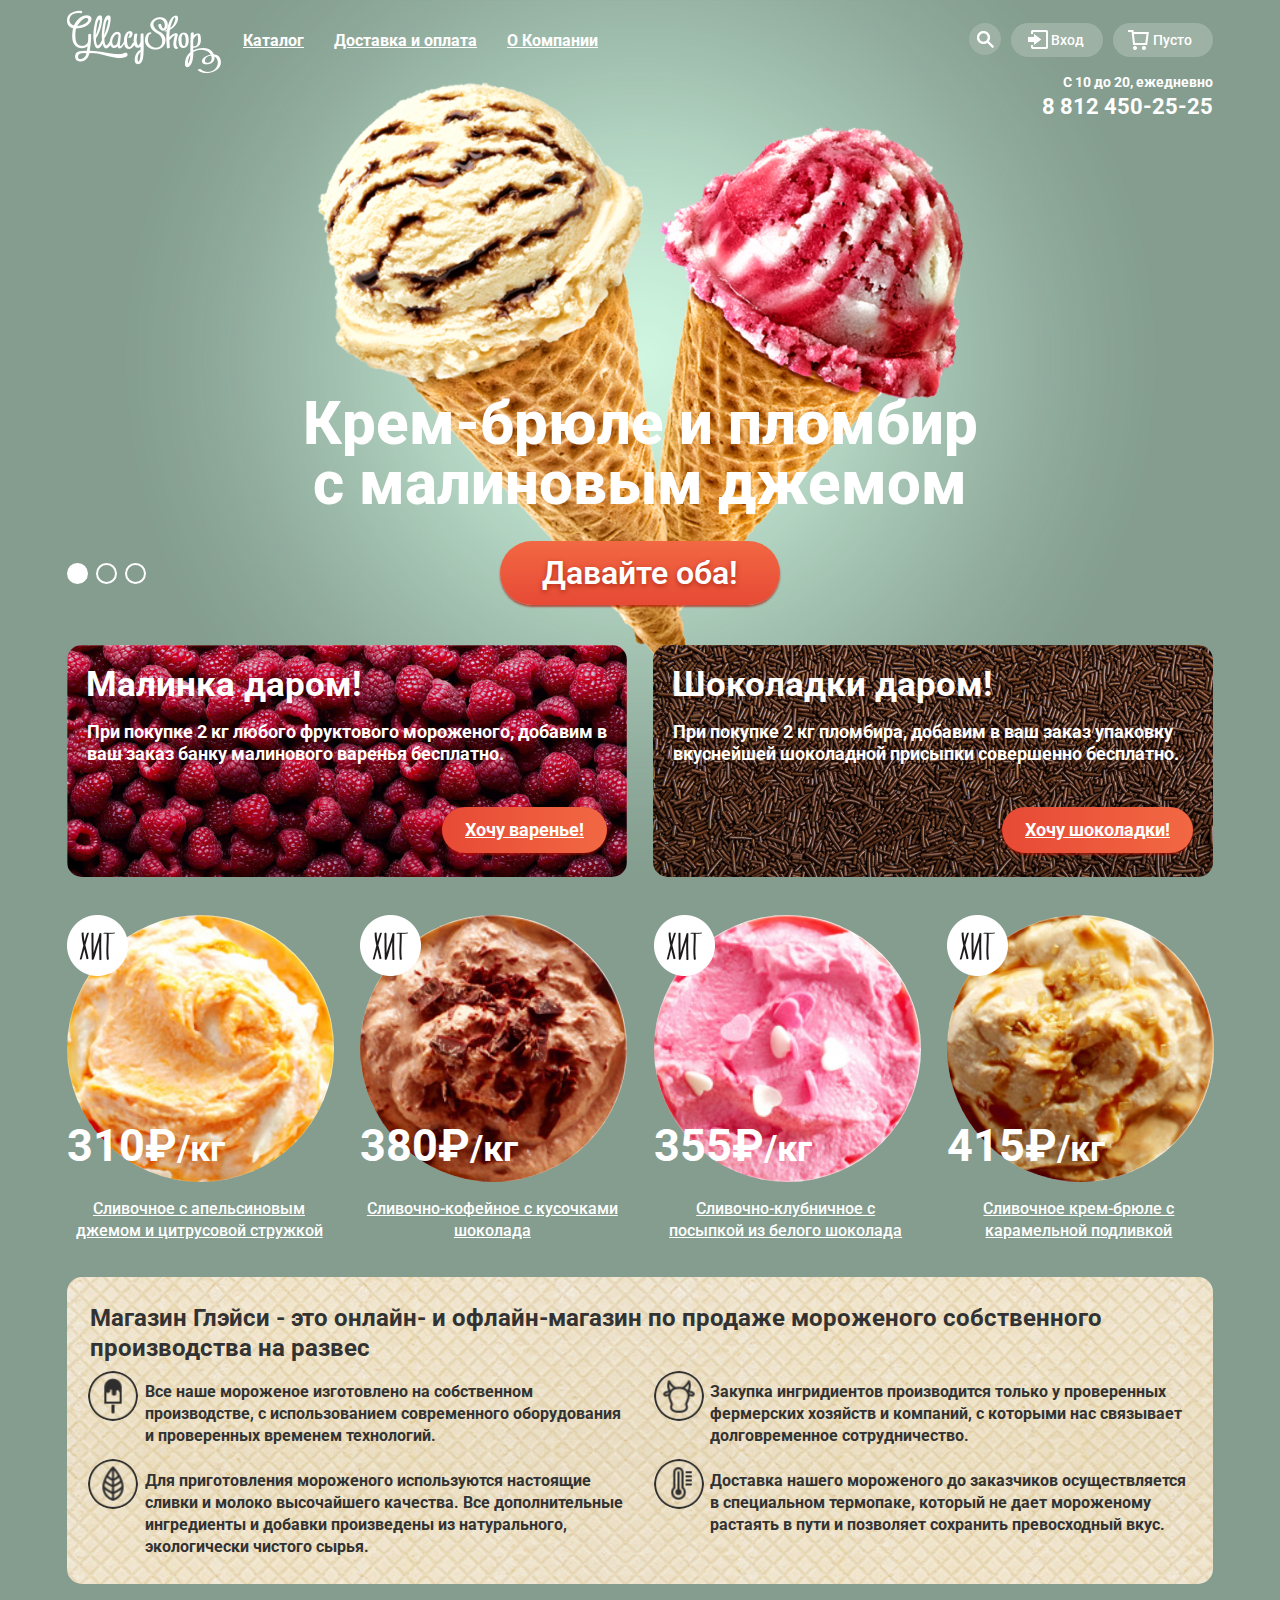
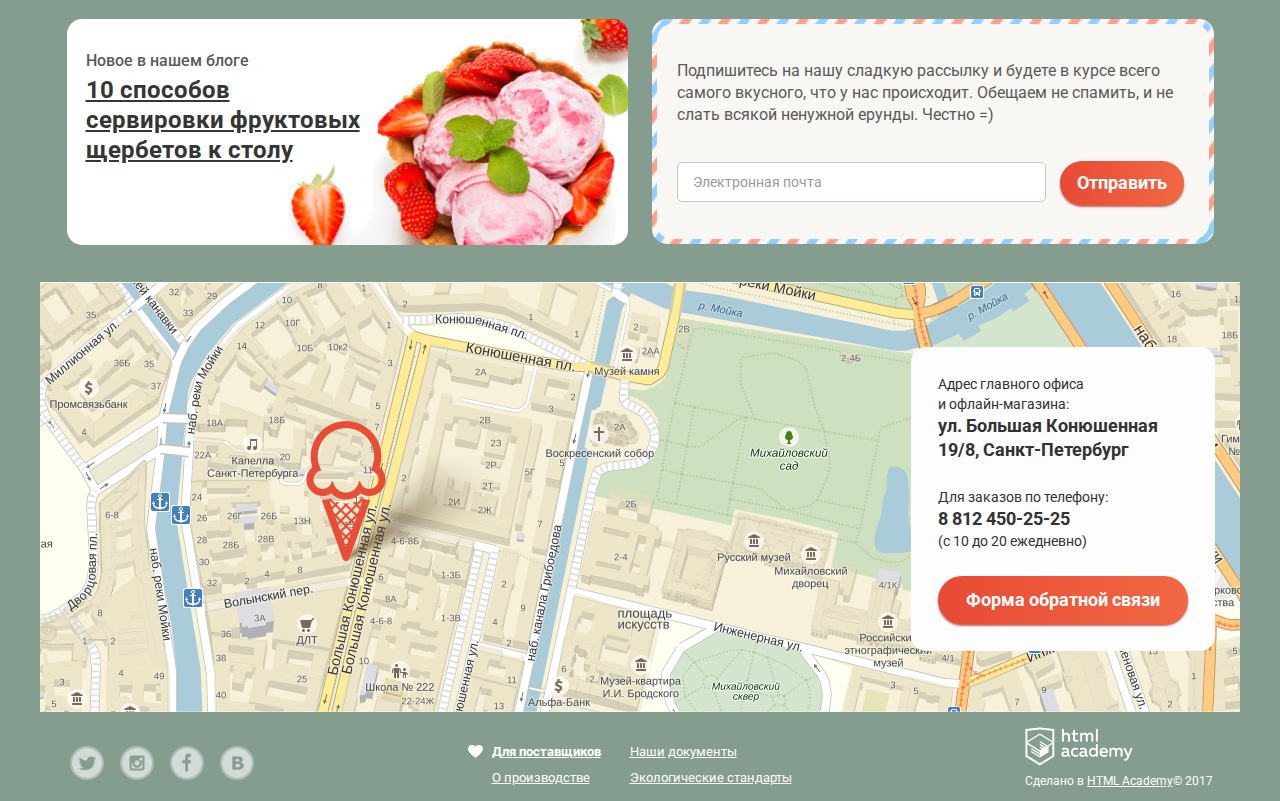
==== commit cf150153: "3-я попытка" ====
--- a/index.html
+++ b/index.html
@@ -24,7 +24,7 @@
               </div>
               <nav class="main-navigation">
                 <ul class="site-navigation">
-                  <li>
+                  <li class="item-hover">
                     <a class="site-navigation-item" href="catalog.html" title="Переход на страницу каталога" tabindex="1">Каталог</a>
                     <ul class="sub-menu">
                       <li>
@@ -56,7 +56,7 @@
               </nav>
               <nav class="user-navigation">
                 <ul class="user-navigation-list">
-                  <li>
+                  <li  class="item-hover">
                     <a href="#" class="search-button" title="кнопка для вывода поля поиска" tabindex="4"></a>
                     <ul class="form-search">
                       <li>
@@ -66,7 +66,7 @@
                       </li>
                     </ul>
                   </li>
-                  <li class="login-link">
+                  <li class="login-link item-hover">
                     <a class="login-link-button" href="login.html" title="кнопка для входа" tabindex="5">Вход</a>
                     <ul class="form-enter">
                       <li>
@@ -244,26 +244,30 @@
         <div class="container-blog">
           <div class="wrapper-blog">
             <div class="center-blog">
-              <section class="blog">
-                <article class="article">
-                  <p>Новое в нашем блоге</p>
-                  <h2>
-                    <a>10 способов сервировки фруктовых щербетов к столу</a>
-                  </h2>
-                </article>
-              </section>
-              <section class="subscription">
-                <div class="container-fon">
-                  <div class="subscription-mail">          
-                    <p>Подпишитесь на нашу сладкую рассылку и будете в курсе всего самого вкусного, что у нас происходит.
-                      Обещаем не спамить, и не слать всякой ненужной ерунды. Честно =)</p>
-                    <form class="mailing" action="https://echo.htmlacademy.ru" method="post">
-                      <input type="email" placeholder="Электронная почта">
-                      <button class="button subscription-button" type="submit">Отправить</button>
-                    </form>
-                  </div>  
-                </div>    
-              </section>
+              <div class="article-container">
+                <section class="blog">
+                  <article class="article">
+                    <p>Новое в нашем блоге</p>
+                    <h2>
+                      <a>10 способов сервировки фруктовых щербетов к столу</a>
+                    </h2>
+                  </article>
+                </section>
+              </div>
+              <div class="subscription-container">
+                <section class="subscription">
+                  <div class="container-fon">
+                    <div class="subscription-mail">          
+                      <p>Подпишитесь на нашу сладкую рассылку и будете в курсе всего самого вкусного, что у нас происходит.
+                        Обещаем не спамить, и не слать всякой ненужной ерунды. Честно =)</p>
+                      <form class="mailing" action="https://echo.htmlacademy.ru" method="post">
+                        <input type="email" placeholder="Электронная почта">
+                        <button class="button subscription-button" type="submit">Отправить</button>
+                      </form>
+                    </div>  
+                  </div>    
+                </section>
+              </div>
             </div>  
           </div>  
         </div>
--- a/css/style-min.css
+++ b/css/style-min.css
@@ -1,2 +1 @@
-body{margin:0;padding:0;font-family:'Roboto',Arial,Helvetica,sans-serif;font-size:16px;line-height:22px;font-weight:700;color:#fff}.site-wrapper{min-width:1200px;margin:0 auto;background-color:#849d8f;background-image:url(../img/background/slider-1.png);background-repeat:no-repeat;background-position:top center;-webkit-transition:background-image .5s ease,background-color .5s ease;-o-transition:background-image .5s ease,background-color .5s ease;transition:background-image .5s ease,background-color .5s ease}.catalog-wrapper{width:1200px;margin:0 auto;padding:0 55px;background-color:#849d8f}.container-flex{display:-webkit-box;display:-ms-flexbox;display:flex;-webkit-box-orient:vertical;-webkit-box-direction:normal;-ms-flex-direction:column;flex-direction:column;-webkit-box-align:center;-ms-flex-align:center;align-items:center}.main-navigation-wrapper{position:relative;width:1200px}.container-center{width:1146px;margin:0 auto;padding:0 27px}.main-navigation-wrapper .container-center{display:-webkit-box;display:-ms-flexbox;display:flex;-webkit-box-pack:justify;-ms-flex-pack:justify;justify-content:space-between;-ms-flex-wrap:wrap;flex-wrap:wrap}.logo{margin-top:10px;width:154px;height:64px}header a{color:#fff;text-decoration:none;list-style:none}header ul{margin:0;padding:0;list-style:none}.main-navigation{position:absolute;display:-webkit-box;display:-ms-flexbox;display:flex;-ms-flex-wrap:wrap;flex-wrap:wrap;width:620px;top:0;left:188px}.site-navigation{position:relative;display:-webkit-box;display:-ms-flexbox;display:flex;-ms-flex-wrap:wrap;flex-wrap:wrap;font-size:16px;line-height:18px}.site-navigation-item{display:block;margin-top:22px;margin-bottom:0;padding:10px 15px;text-decoration:underline}.site-navigation-item:hover{color:#323232;background-color:#fff;border:none;border-radius:25px;text-decoration:none}.site-navigation-item:active{text-decoration:none;background-color:rgba(248,247,244,0.988);-webkit-box-shadow:inset 0 2px 1px 0 rgba(105,105,105,0.004);box-shadow:inset 0 2px 1px 0 rgba(105,105,105,0. 004)}.sub-menu{position:absolute;top:60px;left:0;min-width:143px;-webkit-box-sizing:content-box;box-sizing:content-box;font-size:14px;font-weight:400;line-height:16px;color:#323232;background-color:#fff;border-radius:5px;display:none;-webkit-box-shadow:0 20px 20px 0 rgba(0,0,0,0.4);box-shadow:0 20px 20px 0 rgba(0,0,0,0.4);z-index:999}.sub-menu li{padding:10px 0}.sub-menu .check-point{background-color:#d07058}.sub-menu li:first-child{padding:0}.sub-menu li:hover{background-color:#fbded7}.sub-menu li:first-child:hover{border-radius:5px 5px 0 0}.sub-menu li:last-child:hover{border-radius:0 0 5px 5px}.sub-menu li:active{background-color:#f6b5a5}.sub-menu li:first-child:active{border-radius:5px 5px 0 0}.sub-menu li:last-child:active{border-radius:0 0 5px 5px}.sub-menu a{padding:15px;font-size:14px;font-weight:400;line-height:16px;color:#323232;text-decoration:none}.sub-menu .sub-menu-new{font-weight:700;padding:10px}.sub-menu .check-point-item{color:#fff}.sub-menu p{width:133px;padding:10px 0;margin:0 auto;border-bottom:1px solid #a9bab0}.site-navigation > li:hover .sub-menu{display:block}.user-navigation{display:-webkit-box;display:-ms-flexbox;display:flex;-ms-flex-wrap:wrap;flex-wrap:wrap;-webkit-box-pack:end;-ms-flex-pack:end;justify-content:flex-end;width:290px}.user-navigation-list{display:-webkit-box;display:-ms-flexbox;display:flex;-ms-flex-wrap:wrap;flex-wrap:wrap;position:relative;font-size:14px;font-weight:500;line-height:16px}.user-navigation-list a{display:block;background-color:#ffffff33;margin:23px 5px 0}.user-navigation-list a:last-child{margin-right:0}.search-button{position:relative;min-width:32px;min-height:32px;background-image:url(../img/icon/search.svg);background-repeat:no-repeat;background-size:17px;background-position:50% 50%;border-radius:50%}.search-button:hover{background-color:#fff;background-image:url(../img/icon/search-hover.svg)}.login-link-button{position:relative;min-width:42px;border-radius:20px;padding:9px 10px 9px 40px}.login-link-button::before{content:"";position:absolute;top:7px;left:17px;min-width:20px;min-height:20px;background-image:url(../img/icon/enter.svg);background-repeat:no-repeat;background-position:0 0}.login-link-button:hover::before{background-image:url(../img/icon/enter-hover.svg)}.login-link-button:hover{color:#323232;background-color:#fff}.basket,.goods{position:relative;min-width:50px;border-radius:20px;padding:9px 10px 9px 40px}.basket::before{content:"";position:absolute;top:7px;left:15px;min-width:22px;min-height:20px;background-image:url(../img/icon/basket.svg);background-repeat:no-repeat;background-position:0 0}.user-navigation-list .goods{background-color:#fff;color:#323232;font-weight:700}.goods::before{content:"";position:absolute;top:7px;left:12px;min-width:22px;min-height:20px;background-image:url(../img/icon/basket-hover.svg);background-repeat:no-repeat;background-position:0 0}.info{display:-webkit-box;display:-ms-flexbox;display:flex;-webkit-box-orient:vertical;-webkit-box-direction:normal;-ms-flex-direction:column;flex-direction:column;-webkit-box-align:end;-ms-flex-align:end;align-items:flex-end;width:1146px}.work-time{font-size:14px;line-height:16px;margin-bottom:5px}.phone-number{font-size:22px;line-height:24px}.form-search{position:absolute;top:60px;right:220px;min-width:320px;min-height:50px;padding:20px 15px;display:none;-webkit-box-sizing:content-box;box-sizing:content-box}.form-search input{width:310px;padding:10px;margin:auto;-webkit-box-sizing:padding-box;box-sizing:padding-box}.search-form input:hover{-webkit-box-shadow:0 0 0 1px #c7c6c5;box-shadow:0 0 0 1px #c7c6c5}.search-form input:focus{font-weight:700;color:#323232}.search-form input:focus::-webkit-input-placeholder{color:transparent}.search-form input:focus::-moz-placeholder{color:transparent}.search-form input:focus:-moz-placeholder{color:transparent}.search-form input:focus:-ms-input-placeholder{color:transparent}.search-form input::-webkit-input-placeholder,{font-size:14px;font-weight:400;line-height:24px;color:#999}.search-form input::-moz-placeholder{font-size:14px;font-weight:400;line-height:24px;color:#999}.search-form input:-moz-placeholder{font-size:14px;font-weight:400;line-height:24px;color:#999}.search-form input:-ms-input-placeholder{font-size:14px;font-weight:400;line-height:24px;color:#999}.form-enter,.form-search{position:absolute;background-color:#f8f7f4;border-radius:5px;-webkit-box-shadow:0 20px 20px 0 rgba(0,0,0,0.4);box-shadow:0 20px 20px 0 rgba(0,0,0,0.4)}.form-enter input,.form-search input{border:1px solid #d3d3d2;border-radius:5px}.user-navigation-list > li:hover .form-search{display:block}.form-enter{display:-webkit-box;display:-ms-flexbox;display:flex;-webkit-box-orient:vertical;-webkit-box-direction:normal;-ms-flex-direction:column;flex-direction:column;position:absolute;top:60px;right:110px;min-width:277px;min-height:214px;-webkit-box-sizing:content-box;box-sizing:content-box;z-index:999;display:none}.form-enter input{width:240px;padding:10px 15px;margin:20px;-webkit-box-sizing:border-box;box-sizing:border-box}.form-enter input:hover{-webkit-box-shadow:0 0 0 1px #c7c6c5;box-shadow:0 0 0 1px #c7c6c5}.form-enter input:focus{font-weight:700;color:#323232}.form-enter input:focus::-webkit-input-placeholder{color:transparent}.form-enter input:focus::-moz-placeholder{color:transparent}.form-enter input:focus:-moz-placeholder{color:transparent}.form-enter input:focus:-ms-input-placeholder{color:transparent}.form-enter input::-webkit-input-placeholder,{font-size:14px;font-weight:400;line-height:24px;color:#999}.form-enter input::-moz-placeholder{font-size:14px;font-weight:400;line-height:24px;color:#999}.form-enter input:-moz-placeholder{font-size:14px;font-weight:400;line-height:24px;color:#999}.form-enter input:-ms-input-placeholder{font-size:14px;font-weight:400;line-height:24px;color:#999}.form-enter input:first-child{margin-bottom:0}.form-enter a{font-size:13px;font-weight:400;line-height:16px;color:#323232;text-decoration:underline}.enter a:hover{color:#e84d37;text-decoration:none}.enter a:active{color:#e84d37;text-decoration:underline}.buttons-enter{position:relative}.button-item{position:absolute;top:-10px;left:110px;padding:0;margin-left:10px}.button-item a{padding:10px;margin:0}.button-item a:first-child{padding-bottom:0}.button-enter{font-size:18px;font-weight:700;padding:15px 25px;margin:0 20px 20px}.user-navigation-list > li:hover .form-enter{display:block}.basket-item{display:-webkit-box;display:-ms-flexbox;display:flex;-webkit-box-orient:vertical;-webkit-box-direction:normal;-ms-flex-direction:column;flex-direction:column;-webkit-box-align:center;-ms-flex-align:center;align-items:center;position:absolute;top:60px;right:0;width:510px;padding:20px;font-size:13px;line-height:16px;color:#323232;background-color:#f8f7f4;border-radius:10px;z-index:999;display:none}.basket-item table{border-collapse:collapse;border-bottom:2px solid #ccccc9}.button-delete{display:block;width:11px;height:11px;background-image:url(../img/icon/delete.png);background-repeat:no-repeat;background-size:content;background-position:50% 100%}.basket-item-name{width:220px}.basket-item td{padding:10px}.basket-item img{border-radius:50%}.basket-item span{color:#b2b2b1}.basket-item button{font-weight:700;padding:10px 15px}.basket-item p{font-weight:700}.basket-price{display:-webkit-box;display:-ms-flexbox;display:flex;-webkit-box-orient:vertical;-webkit-box-direction:normal;-ms-flex-direction:column;flex-direction:column;-webkit-box-align:end;-ms-flex-align:end;align-items:flex-end}.user-navigation-list > li:hover .basket-item{display:block}.container-promo{width:1200px}.container-flex{display:-webkit-box;display:-ms-flexbox;display:flex;-webkit-box-orient:vertical;-webkit-box-direction:normal;-ms-flex-direction:column;flex-direction:column;-webkit-box-align:center;-ms-flex-align:center;align-items:center}.container-wrapper{position:relative;width:1200px}.container-center{width:1146px;margin:0 auto;padding:0 27px}.container-wrapper .container-center{display:-webkit-box;display:-ms-flexbox;display:flex;-webkit-box-pack:justify;-ms-flex-pack:justify;justify-content:space-between;-ms-flex-wrap:wrap;flex-wrap:wrap}.promo{position:relative;width:1146px;margin:0 auto;padding-top:275px;margin-bottom:40px;text-align:center;color:#fff}.slider-list{margin:0;padding:0;list-style:none}.slide-title{width:700px;margin:0 auto;margin-bottom:27px;font-size:60px;line-height:60px;font-weight:800}.slider-item a{display:inline-block;padding:10px 42px;font-weight:600;font-size:32px;line-height:44px;text-align:center;color:#fff;vertical-align:top;text-decoration:none;text-shadow:0 2px 5px rgba(160,32,11,0.76);background:#f26843;background:-webkit-gradient(linear,left top,left bottom,from(#f26843),to(#e74a35));background:-webkit-linear-gradient(top,#f26843 0%,#e74a35 100%);background:-o-linear-gradient(top,#f26843 0%,#e74a35 100%);background:linear-gradient(to bottom,#f26843 0%,#e74a35 100%);border-radius:50px;-webkit-box-shadow:0 2px 2px rgba(172,16,0,0.64);box-shadow:0 2px 2px rgba(172,16,0,0.64);border:none;cursor:pointer}.slide-button:hover{background:-webkit-gradient(linear,left top,left bottom,from(#f58669),to(#ec6f5e));background:-webkit-linear-gradient(top,#f58669 0%,#ec6f5e 100%);background:-o-linear-gradient(top,#f58669 0%,#ec6f5e 100%);background:linear-gradient(to bottom,#f58669 0%,#ec6f5e 100%);-webkit-box-shadow:0 2px 2px rgba(172,16,0,1);box-shadow:0 2px 2px rgba(172,16,0,1)}.slide-button:active{background:-webkit-gradient(linear,left top,left bottom,from(#d84732),to(#e1613e));background:-webkit-linear-gradient(top,#d84732 0%,#e1613e 100%);background:-o-linear-gradient(top,#d84732 0%,#e1613e 100%);background:linear-gradient(to bottom,#d84732 0%,#e1613e 100%);-webkit-box-shadow:inset 0 2px 2px rgba(172,16,0,1);box-shadow:inset 0 2px 2px rgba(172,16,0,1)}.slider-controls label{display:inline-block;width:17px;height:17px;margin-right:8px;vertical-align:top;background-color:transparent;border:2px solid #fff;border-radius:50%;cursor:pointer}.slider-controls{position:absolute;bottom:20px;z-index:20;font-size:0}.slide{display:none}.site-wrapper::before,.site-wrapper::after{content:"";visibility:hidden}.site-wrapper::before{background-image:url(../img/background/slider-2.png);background-size:1045px}.site-wrapper::after{background-image:url(../img/background/slider-3.png);background-size:1045px}.product-1:checked ~ .site-wrapper{background-color:#849d8f;background-image:url(../img/background/slider-1.png);background-size:1045px}.product-2:checked ~ .site-wrapper{background-color:#8996a6;background-image:url(../img/background/slider-2.png);background-size:1045px}.product-3:checked ~ .site-wrapper{background-color:#9d8b84;background-image:url(../img/background/slider-3.png);background-size:1045px}.product-1:checked ~ .site-wrapper .slide-1,.product-2:checked ~ .site-wrapper .slide-2,.product-3:checked ~ .site-wrapper .slide-3{display:block}.product-1:checked ~ .site-wrapper label[for="product1"],.product-2:checked ~ .site-wrapper label[for="product2"],.product-3:checked ~ .site-wrapper label[for="product3"]{background-color:#fff}.product-1:hover ~ .site-wrapper label[for="product1"],.product-2:hover ~ .site-wrapper label[for="product2"],.product-3:hover ~ .site-wrapper label[for="product3"]{background-color:rgba(255,255,255,0.4)}.product-1:focus ~ .site-wrapper label[for="product1"],label[for="product-1"]:active{outline:#3b99fc auto 5px}.product-2:focus ~ .site-wrapper label[for="product2"],label[for="product-2"]:active{outline:#3b99fc auto 5px}.product-3:focus ~ .site-wrapper label[for="product3"],label[for="product-3"]:active{outline:#3b99fc auto 5px}.special-offer-flex{display:-webkit-box;display:-ms-flexbox;display:flex;-webkit-box-orient:vertical;-webkit-box-direction:normal;-ms-flex-direction:column;flex-direction:column;-webkit-box-align:center;-ms-flex-align:center;align-items:center}.special-offer-wrapper{position:relative;width:1200px;margin-bottom:35px}.special-offer-center{width:1146px;margin:0 auto}.special-offer-wrapper .special-offer-center{display:-webkit-box;display:-ms-flexbox;display:flex;-webkit-box-pack:justify;-ms-flex-pack:justify;justify-content:space-between;-ms-flex-wrap:wrap;flex-wrap:wrap}.special-offer h2{font-size:35px;line-height:41px;margin:14px 18px 16px 19px}.special-offer-raspberry{width:560px;padding-top:5px;background-image:url(../img/background/raspberry-bg.jpg);background-repeat:no-repeat;background-size:cover;background-color:#ad5273;border-radius:15px}.special-offer-chocolate{width:560px;min-height:230px;padding-top:5px;background-image:url(../img/background/chocolate-bg.jpg);background-repeat:no-repeat;background-size:cover;background-color:#5e3620;border-radius:15px}.special-offer-text{margin:10px 20px;font-size:18px;line-height:22px}.button-raspberry,.button-chocolate{padding:11px 23px}.button-chocolate-container,.button-raspberry-container{display:-webkit-box;display:-ms-flexbox;display:flex;-webkit-box-pack:end;-ms-flex-pack:end;justify-content:flex-end;font-size:18px;line-height:24px;padding:32px 20px 24px}.button{font:inherit;text-align:center;color:#fff;vertical-align:middle;background-color:#ec573b;border:none;border-radius:25px;background-image:-webkit-gradient(linear,left top,right top,from(#e74a35),to(#f26843));background-image:-webkit-linear-gradient(left,#e74a35 0%,#f26843 100%);background-image:-o-linear-gradient(left,#e74a35 0%,#f26843 100%);background-image:linear-gradient(90deg,#e74a35 0%,#f26843 100%);-webkit-box-shadow:0 2px 2px 0 rgba(172,16,0,0.64);box-shadow:0 2px 2px 0 rgba(172,16,0,0.64)}.button:hover{background:-webkit-gradient(linear,left top,left bottom,from(#f58669),to(#ec6f5e));background:-webkit-linear-gradient(top,#f58669 0%,#ec6f5e 100%);background:-o-linear-gradient(top,#f58669 0%,#ec6f5e 100%);background:linear-gradient(to bottom,#f58669 0%,#ec6f5e 100%);-webkit-box-shadow:0 2px 2px rgba(172,16,0,1);box-shadow:0 2px 2px rgba(172,16,0,1)}.button:active{background:-webkit-gradient(linear,left top,left bottom,from(#d84732),to(#e1613e));background:-webkit-linear-gradient(top,#d84732 0%,#e1613e 100%);background:-o-linear-gradient(top,#d84732 0%,#e1613e 100%);background:linear-gradient(to bottom,#d84732 0%,#e1613e 100%);-webkit-box-shadow:inset 0 2px 2px rgba(172,16,0,1);box-shadow:inset 0 2px 2px rgba(172,16,0,1)}.cream-container{position:relative}.cream-img,.cream-prop{position:relative;-webkit-box-sizing:border-box;box-sizing:border-box}.cream-img img{border-radius:50%}.cream-img p{position:absolute;bottom:-4px;left:10px;font-size:45px;line-height:45px;z-index:997}.cream-prop{z-index:999}.cream-container-overlay{position:absolute;top:0;left:0;right:0;bottom:0;z-index:998;background-color:rgba(255,255,255,0);border-radius:10px;-webkit-transition:all .3s ease-in-out;-o-transition:all .3s ease-in-out;transition:all .3s ease-in-out;height:100%;min-height:100%}.cream-container:hover .cream-container-overlay{position:absolute;top:0;left:-13px;width:293px;min-height:410px;border-radius:10px;background-color:rgba(255,255,255,0.4);-webkit-transform:scale(1.2) .3s ease-in-out;-ms-transform:scale(1.2) .3s ease-in-out;transform:scale(1.2) .3s ease-in-out}.cream-container{position:relative}.cream-button{position:absolute;bottom:20px;left:55px;padding:10px 15px;visibility:hidden;opacity:0;-webkit-transition:all .3s ease-in-out;-o-transition:all .3s ease-in-out;transition:all .3s ease-in-out}.cream-container:hover .cream-button{visibility:visible;opacity:1;text-align:center}.cream-img img{border-radius:50%}.cream{position:relative;width:254px;margin-top:10px;padding-left:5px;padding-right:5px;text-align:center;margin-bottom:20px;z-index:999}.cream-img p{position:absolute;bottom:-29px;left:0;font-size:45px;line-height:45px}.cream-img span{font-size:36px;line-height:45px}.sticker{position:absolute;width:61px;height:61px;background-image:url(../img/icon/sticker.svg);background-repeat:no-repeat;background-size:contain}.cream a{font-size:16px;line-height:22px;font-weight:500;color:#fff}.cream a:hover{color:#ffbc9e;text-decoration:none}.cream a:active{color:#ffbc9e;text-decoration:underline}.container-about-us{display:-webkit-box;display:-ms-flexbox;display:flex;-webkit-box-orient:vertical;-webkit-box-direction:normal;-ms-flex-direction:column;flex-direction:column;width:1200px}.container-column{display:-webkit-box;display:-ms-flexbox;display:flex;-ms-flex-wrap:wrap;flex-wrap:wrap}.container-about-us{width:1100px;padding:27px 20px;margin:0 auto;margin-bottom:35px;color:#323232;background-color:#f0e7d3;background-image:url(../img/background/about-us-bg.jpg);background-repeat:no-repeat;background-size:cover;border-radius:15px}.container-about-us h1{font-size:24px;line-height:30px;margin:0;padding-bottom:2px}.about-us p{position:relative;width:470px;padding-left:95px;margin-bottom:0;font-size:16px;line-height:22px;font-weight:400px}.container-column .icon-cream,.container-column .icon-foliage{padding-left:55px}.container-column .icon-foliage,.container-column .icon-thermometer{margin-top:23px}.icon::before{content:"";display:block;position:absolute;width:50px;height:50px;background-repeat:no-repeat;background-size:contain;border-radius:50%}.icon-cow::before{background-image:url(../img/icon/cow.svg);top:-10px;left:38px}.icon-cream::before{background-image:url(../img/icon/cream-icon.svg);top:-10px;left:-2px}.icon-foliage::before{background-image:url(../img/icon/foliage.svg);top:-11px;left:-2px}.icon-thermometer::before{background-image:url(../img/icon/thermomiter.svg);top:-11px;left:38px}.container-blog{display:-webkit-box;display:-ms-flexbox;display:flex;-webkit-box-orient:vertical;-webkit-box-direction:normal;-ms-flex-direction:column;flex-direction:column;-webkit-box-align:center;-ms-flex-align:center;align-items:center}.wrapper-blog{min-width:1200px}.center-blog{min-width:1147px;margin:0 auto;padding:0 27px;margin-bottom:37px}.wrapper-blog .center-blog{display:-webkit-box;display:-ms-flexbox;display:flex;-webkit-box-pack:justify;-ms-flex-pack:justify;justify-content:space-between;-ms-flex-wrap:wrap;flex-wrap:wrap}.article{margin-top:3px;margin-bottom:3px}article p{margin-top:0;margin-bottom:3px;font-size:16px;line-height:22px;font-weight:500;color:#5a5a5a}article h2{width:285px;margin:0}article a{font-size:24px;line-height:30px;color:#353535;text-decoration:underline}.blog{width:523px;padding:28px 19px;background-color:#fff;background-image:url(../img/background/article-bg.jpg);background-repeat:no-repeat;background-size:150%;background-position:10% 40%;border-radius:15px}.container-fon{position:relative;width:560px;min-height:225px;background-image:url(../img/background/form-bg.svg);background-size:cover;background-color:#fff;border-radius:15px}.subscription-mail{position:absolute;top:5px;left:5px;-webkit-box-sizing:border-box;box-sizing:border-box;width:550px;min-height:215px;border-radius:15px;background-color:#f8f7f4;padding:20px}.subscription-mail p{min-width:360px;margin-bottom:15px;font-size:16px;line-height:22px;font-weight:400;color:#5a5a5a}.subscription-mail input{margin-top:21px;padding:10px 15px;width:369px;border:1px solid #c7c6c5;border-radius:5px;color:#c7c6c5;-webkit-box-sizing:border-box;box-sizing:border-box}.subscription-mail input:hover{-webkit-box-shadow:0 0 0 1px #c7c6c5;box-shadow:0 0 0 1px #c7c6c5}.subscription-mail input:focus{font-weight:700;color:#323232}.subscription-mail input:focus::-webkit-input-placeholder{color:transparent}.subscription-mail input:focus::-moz-placeholder{color:transparent}.subscription-mail input:focus:-moz-placeholder{color:transparent}.subscription-mail input:focus:-ms-input-placeholder{color:transparent}.subscription-mail input::-webkit-input-placeholder,{font-size:14px;font-weight:400;line-height:24px;color:#999}.subscription-mail input::-moz-placeholder{font-size:14px;font-weight:400;line-height:24px;color:#999}.subscription-mail input:-moz-placeholder{font-size:14px;font-weight:400;line-height:24px;color:#999}.subscription-mail input:-ms-input-placeholder{font-size:14px;font-weight:400;line-height:24px;color:#999}.subscription-mail button{padding:10px 17px;margin-left:10px;font-size:18px;line-height:24px}.container-location{display:-webkit-box;display:-ms-flexbox;display:flex;-webkit-box-orient:vertical;-webkit-box-direction:normal;-ms-flex-direction:column;flex-direction:column;-webkit-box-align:center;-ms-flex-align:center;align-items:center}.wrapper-location{min-width:1200px}.center-location{min-width:1147px;margin:0 auto;padding:0 27px;margin-bottom:15px}.wrapper-location .center-location{display:-webkit-box;display:-ms-flexbox;display:flex;-webkit-box-pack:justify;-ms-flex-pack:justify;justify-content:space-between;-ms-flex-wrap:wrap;flex-wrap:wrap}.location{position:relative;width:1200px;height:430px}.location iframe{width:1200px;height:430px;position:relative;top:0;left:0;z-index:5;border:none}.location-image{position:absolute;padding:0;margin:0;top:0;left:0;z-index:1}.block-address{display:-webkit-box;display:-ms-flexbox;display:flex;-webkit-box-orient:vertical;-webkit-box-direction:normal;-ms-flex-direction:column;flex-direction:column;position:absolute;top:65px;right:25px;padding:27px;width:250px;color:#323232;background-color:#fdfdfd;border-radius:15px;z-index:6}.block-address-item{font-size:14px;line-height:20px;font-weight:400;margin:0}.block-address-info,.block-address-info a{margin:0;font-size:18px;line-height:24px;color:#323232;text-decoration:none}.block-address p:first-child{width:150px}.block-address p:nth-child(2),.block-address p:nth-child(5){margin-bottom:25px}.feedback-button{padding:12px 20px;text-decoration:none;font-size:18px;line-height:24px}.modal{position:fixed;top:150px;left:50%;margin-left:-200px;z-index:9999;display:none}.modal-overlay{position:fixed;top:0;left:0;width:100%;height:100%;background-color:rgba(0,0,0,0.5);z-index:9997;display:none}.modal-show{display:block;-webkit-animation:bounce .6s;animation:bounce .6s}.modal-close{position:absolute;top:15px;right:15px;width:20px;height:20px;font-size:0;background-color:#f8f7f4;border:0;cursor:pointer}.modal-close::before,.modal-close::after{content:"";top:15px;left:20px;position:absolute;width:20px;height:3px;background-color:#323232}.modal-close::before{-webkit-transform:rotate(45deg);-ms-transform:rotate(45deg);transform:rotate(45deg)}.modal-close::after{-webkit-transform:rotate(-45deg);-ms-transform:rotate(-45deg);transform:rotate(-45deg)}.feedback-form{display:-webkit-box;display:-ms-flexbox;display:flex;-webkit-box-orient:vertical;-webkit-box-direction:normal;-ms-flex-direction:column;flex-direction:column;-webkit-box-align:start;-ms-flex-align:start;align-items:flex-start;padding:20px 25px;width:420px;background-color:#f8f7f4;border-radius:10px;-webkit-box-sizing:content-box;box-sizing:content-box}.feedback-form legend{font-size:24px;line-height:28px;font-weight:500;color:#323232;margin-bottom:20px}.feedback-form input,.feedback-form textarea{min-width:235px;font-size:16px;font-weight:400;line-height:24px;color:#999;border:1px solid #d3d3d2;margin-bottom:20px;padding:10px 15px;border-radius:5px;-webkit-box-sizing:border-box;box-sizing:border-box}.feedback-form input:hover,.feedback-form textarea:hover{-webkit-box-shadow:0 0 0 1px #c7c6c5;box-shadow:0 0 0 1px #c7c6c5}.feedback-form input:focus,.feedback-form textarea:focus{font-weight:700;color:#323232}.feedback-form input:focus::-webkit-input-placeholder{color:transparent}.feedback-form input:focus::-moz-placeholder{color:transparent}.feedback-form input:focus:-moz-placeholder{color:transparent}.feedback-form input:focus:-ms-input-placeholder{color:transparent}.feedback-form input::-webkit-input-placeholder,{font-size:14px;font-weight:400;line-height:24px;color:#999}.feedback-form input::-moz-placeholder{font-size:14px;font-weight:400;line-height:24px;color:#999}.feedback-form input:-moz-placeholder{font-size:14px;font-weight:400;line-height:24px;color:#999}.feedback-form input:-ms-input-placeholder{font-size:14px;font-weight:400;line-height:24px;color:#999}.feedback-form textarea:focus::-webkit-input-placeholder{color:transparent}.feedback-form textarea:focus::-moz-placeholder{color:transparent}.feedback-form textarea:focus:-moz-placeholder{color:transparent}.feedback-form textarea:focus:-ms-input-placeholder{color:transparent}.feedback-form textarea::-webkit-input-placeholder,{font-size:14px;font-weight:400;line-height:24px;color:#999}.feedback-form textarea::-moz-placeholder{font-size:14px;font-weight:400;line-height:24px;color:#999}.feedback-form textarea:-moz-placeholder{font-size:14px;font-weight:400;line-height:24px;color:#999}.feedback-form textarea:-ms-input-placeholder{font-size:14px;font-weight:400;line-height:24px;color:#999}.feedback-form textarea{min-width:390px;min-height:65px}.feedback-form button{-ms-flex-item-align:end;align-self:flex-end;padding:10px 20px}.feedback-form p{font-size:24px;line-height:28px;color:#323232;font-weight:500}@-webkit-keyframes bounce{0%{-webkit-transform:translateY(-2000px);transform:translateY(-2000px)}70%{-webkit-transform:translateY(30px);transform:translateY(30px)}90%{-webkit-transform:translateY(-10px);transform:translateY(-10px)}100%{-webkit-transform:translateY(0);transform:translateY(0)}}@keyframes bounce{0%{-webkit-transform:translateY(-2000px);transform:translateY(-2000px)}70%{-webkit-transform:translateY(30px);transform:translateY(30px)}90%{-webkit-transform:translateY(-10px);transform:translateY(-10px)}100%{-webkit-transform:translateY(0);transform:translateY(0)}}.social{display:-webkit-box;display:-ms-flexbox;display:flex;-ms-flex-wrap:wrap;flex-wrap:wrap}.social ul{padding:0;margin-top:19px;margin-left:3px}.social li{display:inline-block;list-style:none;margin:0;padding-left:12px}.social li:first-child{padding-left:0}.social-button{display:block;width:30px;height:30px;background-repeat:no-repeat;background-size:cover;border:2px solid #c2cec7;border-radius:50%;opacity:.8}.social-button:hover{opacity:1}.twitter{background-image:url(../img/icon/tw.svg)}.instagram{background-image:url(../img/icon/inst.svg)}.facebook{background-image:url(../img/icon/fb.svg)}.vkontakte{background-image:url(../img/icon/vk.svg)}.table{margin:10px}.table a{padding-right:20px;padding-left:5px;font-size:13px;line-height:18px;font-weight:400;color:#fff}.table a:hover,.copyright a:hover{color:#ffbc9e;text-decoration:none}.table a:active,.copyright a:active{color:#ffbc9e;text-decoration:underline}.table-icon{display:block;width:15px;height:13px;padding-top:10px;background-image:url(../img/icon/table-icon.svg);background-repeat:no-repeat;background-position:center center}.copyright p{margin:0;font-size:12px;line-height:18px;font-weight:400}.copyright a{color:#fff;font-weight:400}.navigation-flex{display:-webkit-box;display:-ms-flexbox;display:flex;width:1200px;margin-bottom:30px}.navigation-center{width:1140px;-webkit-box-orient:vertical;-webkit-box-direction:normal;-ms-flex-direction:column;flex-direction:column;margin:0 auto}.check{text-decoration:none;background-color:#ec573b;border:none;border-radius:25px;background-image:-webkit-gradient(linear,left top,right top,from(#e74a35),to(#f26843));background-image:-webkit-linear-gradient(left,#e74a35 0%,#f26843 100%);background-image:-o-linear-gradient(left,#e74a35 0%,#f26843 100%);background-image:linear-gradient(90deg,#e74a35 0%,#f26843 100%);-webkit-box-shadow:0 2px 2px 0 rgba(172,16,0,0.64);box-shadow:0 2px 2px 0 rgba(172,16,0,0.64)}.site-navigation .check:hover{background-image:none;-webkit-box-shadow:none;box-shadow:none}.site-navigation .check:active{text-decoration:none;background-color:rgba(248,247,244,0.988);-webkit-box-shadow:inset 0 2px 1px 0 rgba(105,105,105,0.004);box-shadow:inset 0 2px 1px 0 rgba(105,105,105,0.004)}.info-catalog{display:-webkit-box;display:-ms-flexbox;display:flex;-webkit-box-pack:justify;-ms-flex-pack:justify;justify-content:space-between;width:1146px}.navigation-point{display:-webkit-box;display:-ms-flexbox;display:flex;-webkit-box-orient:vertical;-webkit-box-direction:normal;-ms-flex-direction:column;flex-direction:column;-webkit-box-align:start;-ms-flex-align:start;align-items:flex-start}.time{display:-webkit-box;display:-ms-flexbox;display:flex;-webkit-box-orient:vertical;-webkit-box-direction:normal;-ms-flex-direction:column;flex-direction:column;-webkit-box-align:end;-ms-flex-align:end;align-items:flex-end}.navigation-point p{margin-top:21px;margin-bottom:2px}.navigation-point span{font-size:14px;line-height:16px;font-weight:400;text-decoration:underline}.navigation-point a:hover{color:#ffbc9e;text-decoration:none}.navigation-point a:active{color:#ffbc9e;text-decoration:underline}.navigation .active{text-decoration:none}.navigation-point h1{font-size:35px;line-height:41px;margin:0;margin-bottom:23px}.container-form{display:-webkit-box;display:-ms-flexbox;display:flex;width:1200px;margin-bottom:35px}.form-wrapper{width:1147px;margin:0 auto}.form-sort,.form-filter{display:-webkit-box;display:-ms-flexbox;display:flex;-webkit-box-orient:horizontal;-webkit-box-direction:normal;-ms-flex-direction:row;flex-direction:row;-ms-flex-wrap:wrap;flex-wrap:wrap;width:900px;margin-bottom:10px}.form-filter{margin-bottom:5px}.form-sort-item,.form-filter-item{margin-right:15px}.container-form p{position:relative;font-size:14px;line-height:16px;font-weight:400;padding:5px;padding-left:17px;margin:0}.select-sort{position:relative;width:190px;padding:2px}.select{position:relative;padding-top:5px;padding-bottom:5px}.select-item{font-size:14px;line-height:16px;font-weight:500;padding:5px 40px 5px 15px}.select-item::before{content:"";position:absolute;top:13px;right:15px;width:0;height:0;border:5px solid transparent;border-top:10px solid #fff}.select a:hover::before{border-top:10px solid #323232}.select a:hover{color:#323232}.select > li:hover > .sub-select{display:block}.sub-select{position:absolute;width:192px;display:block;top:30px;left:0;-webkit-box-sizing:content-box;box-sizing:content-box;font-size:14px;line-height:16px;font-weight:400;background-color:#fff;z-index:10;display:none}.sub-select li{padding:5px 20px}.sub-select li:hover{background-color:#1e90ff}.sub-select li:hover a{color:#fff}.sub-select a{color:#323232}.scale{width:190px;height:4px;margin:13px 10px;background:#d7dcde}.bar{width:50%;height:4px;margin-left:20%;background:#fff}.form-scale{position:relative;padding:2px 4px}.toggle{position:absolute;top:9px;left:0;width:5px;height:5px;padding:0;border:7px solid #fff;border-radius:50px;background-color:#ababab;cursor:pointer}.toggle-min{left:38px}.toggle-max{left:135px}.controls-item{display:block}.form-fat-content label{display:inline-block;font-size:16px;line-height:18px;font-weight:400;position:relative;padding-left:30px;color:#e6ebe9;cursor:pointer}.form-filter-checkbox label{display:inline-block;vertical-align:middle;font-size:16px;line-height:18px;font-weight:400;position:relative;padding-left:30px;color:#e6ebe9;cursor:pointer}.form-fat-content label:hover,.form-filter-checkbox label:hover{color:#fff}.form-sort-item{border:none}.background-form{background:#a9bab0;border-radius:20px}.form-fat-content{display:-webkit-box;display:-ms-flexbox;display:flex;-ms-flex-pack:distribute;justify-content:space-around;width:400px;padding:8px;text-align:center}.form-filter-checkbox{display:-webkit-box;display:-ms-flexbox;display:flex;-ms-flex-pack:distribute;justify-content:space-around;width:680px;padding:10px;text-align:center}.input-custom::after{content:"";position:absolute;top:-2px;left:2px;display:block;width:20px;height:20px;background-image:url(../img/icon/checkbox-off.svg);background-repeat:no-repeat;background-size:contain;opacity:1}.filter-input-checkbox:checked + .input-custom::after{display:none}.filter-input-checkbox:checked + .input-custom::before{content:"";position:absolute;top:-2px;left:2px;display:block;width:25px;height:25px;background-image:url(../img/icon/checkbox-on.svg);background-repeat:no-repeat;background-size:contain;opacity:1}.radio-custom{position:absolute;top:-2px;left:-1px;display:block;width:15px;height:15px;border:4px solid #eef2f0;border-radius:50px;cursor:pointer}.radio-custom:hover
-.radio-custom:focus{border:4px solid #fff}.radio-button:checked + .radio-custom::before{content:"";position:absolute;top:3px;left:3px;display:block;width:9px;height:9px;background-color:#fff;border-radius:50%}input[type="checkbox"]:focus + .input-custom::before,input[type="checkbox"]:focus + .input-custom::after{outline:#3b99fc auto 5px}input[type="radio"]:focus + .radio-custom{outline:#3b99fc auto 5px}.button-form{font-size:16px;line-height:18px;color:#fff;padding:8px 30px;border:2px solid #fff;background-color:#a9bab0;border-radius:20px;margin-top:25px}.button-form:hover{color:#323232;background-color:#fff}.button-form:active{background-color:#fff;-webkit-box-shadow:inset 0 2px 1px 0 #696969;box-shadow:inset 0 2px 1px 0 #696969;color:#323232}.number-page{display:-webkit-box;display:-ms-flexbox;display:flex;-ms-flex-wrap:wrap;flex-wrap:wrap}.assortment-flex{display:-webkit-box;display:-ms-flexbox;display:flex;-webkit-box-orient:vertical;-webkit-box-direction:normal;-ms-flex-direction:column;flex-direction:column;-webkit-box-align:center;-ms-flex-align:center;align-items:center}.assortment-flex-catalog{margin-bottom:41px}.assortment-wrapper{width:1200px}.assortment-center{width:1147px;margin:0 auto;padding:0 27px}.assortment-wrapper .assortment-center{display:-webkit-box;display:-ms-flexbox;display:flex;-webkit-box-pack:justify;-ms-flex-pack:justify;justify-content:space-between;-ms-flex-wrap:wrap;flex-wrap:wrap}.cream-container{margin-bottom:15px}.number-page{display:-webkit-box;display:-ms-flexbox;display:flex;-webkit-box-pack:end;-ms-flex-pack:end;justify-content:flex-end;min-width:200px;margin-bottom:30px;margin-right:15px}.number-page a{display:inline-block;height:20px;min-width:10px;padding:2px 8px;margin:2px;font-weight:500;line-height:20px;text-align:center;vertical-align:middle;text-decoration:none;color:#fff;border-radius:50%}.ago{background-image:url(../img/icon/icon-right-small.png);background-repeat:no-repeat;background-position:50% 50%}.go{background-image:url(../img/icon/icon-right-small.png);background-repeat:no-repeat;background-position:50% 50%;-webkit-transform:rotate(180deg);-ms-transform:rotate(180deg);transform:rotate(180deg);opacity:.3}.container-center-catalog{border-top:1px solid #fff;padding-top:18px}.number-page .active{color:#323232;background-color:#fff}.number-page a:hover{background-color:#9db1a5}.number-page a:active{color:#323232;background-color:#fff}.visually-hidden:not(:focus):not(:active),input[type="checkbox"].visually-hidden,input[type="radio"].visually-hidden{position:absolute;width:1px;height:1px;margin:-1px;border:0;padding:0;white-space:nowrap;-webkit-clip-path:inset(100%);clip-path:inset(100%);clip:rect(0 0 0 0);overflow:hidden}+body{margin:0;padding:0;font-family:'Roboto', Arial, Helvetica,  sans-serif;font-size:16px;line-height:22px;font-weight:bold;color:#ffffff}.site-wrapper{min-width:1200px;margin:0 auto;background-color:#849d8f;background-image:url("../img/background/slider-1.png");background-repeat:no-repeat;background-position:top center;-webkit-transition:background-image 0.5s ease, background-color 0.5s ease;-o-transition:background-image 0.5s ease, background-color 0.5s ease;transition:background-image 0.5s ease, background-color 0.5s ease}.catalog-wrapper{width:1200px;margin:0 auto;padding:0 55px;background-color:#849d8f}.container-flex{display:-webkit-box;display:-ms-flexbox;display:flex;-webkit-box-orient:vertical;-webkit-box-direction:normal;-ms-flex-direction:column;flex-direction:column;-webkit-box-align:center;-ms-flex-align:center;align-items:center}.main-navigation-wrapper{position:relative;width:1200px}.container-center{width:1146px;margin:0 auto;padding:0 27px}.main-navigation-wrapper .container-center{display:-webkit-box;display:-ms-flexbox;display:flex;-webkit-box-pack:justify;-ms-flex-pack:justify;justify-content:space-between;-ms-flex-wrap:wrap;flex-wrap:wrap}.logo{margin-top:10px;width:154px;height:64px}header a{color:#ffffff;text-decoration:none;list-style:none}header ul{margin:0;padding:0;list-style:none}.main-navigation{position:absolute;display:-webkit-box;display:-ms-flexbox;display:flex;-ms-flex-wrap:wrap;flex-wrap:wrap;width:620px;top:0;left:188px}.site-navigation{position:relative;display:-webkit-box;display:-ms-flexbox;display:flex;-ms-flex-wrap:wrap;flex-wrap:wrap;font-size:16px;line-height:18px}.site-navigation-item{display:block;margin-top:22px;margin-bottom:0;padding:10px 15px;text-decoration:underline}.site-navigation-item:hover{color:#323232;background-color:#ffffff;border:none;border-radius:25px;text-decoration:none}.site-navigation-item:active{text-decoration:none;background-color:rgba(248, 247, 244, 0.988);-webkit-box-shadow:inset 0px 2px 1px 0px rgba(105, 105, 105, 0.4);box-shadow:inset 0 2px 1px 0 rgba(105, 105, 105, 0.4)}.sub-menu{position:absolute;top:65px;left:0;min-width:143px;-webkit-box-sizing:content-box;box-sizing:content-box;font-size:14px;font-weight:400;line-height:16px;color:#323232;background-color:#ffffff;border-radius:5px;display:none;-webkit-box-shadow:0px 20px 20px 0px rgba(0, 0, 0, 0.4);box-shadow:0px 20px 20px 0px rgba(0, 0, 0, 0.4);z-index:999}.sub-menu li{padding:10px 0}.sub-menu .check-point{background-color:#d07058}.sub-menu li:first-child{position:relative;padding:0}.sub-menu li:first-child:before{position:absolute;top:-5px;left:0;content:"";width:100px;height:5px;background-color:transparent}.sub-menu li:hover{background-color:#fbded7}.sub-menu li:first-child:hover{border-radius:5px 5px 0 0}.sub-menu li:last-child:hover{border-radius:0 0 5px 5px}.sub-menu li:active{background-color:#f6b5a5}.sub-menu li:first-child:active{border-radius:5px 5px 0 0}.sub-menu li:last-child:active{border-radius:0 0 5px 5px}.sub-menu a{padding:15px;font-size:14px;font-weight:400;line-height:16px;color:#323232;text-decoration:none}.sub-menu .sub-menu-new{font-weight:700;padding:10px}.sub-menu .check-point-item{color:#ffffff}.sub-menu p{width:133px;padding:10px 0;margin:0 auto;border-bottom:1px solid #a9bab0}.item-hover:hover .sub-menu{display:block}.user-navigation{display:-webkit-box;display:-ms-flexbox;display:flex;-ms-flex-wrap:wrap;flex-wrap:wrap;-webkit-box-pack:end;-ms-flex-pack:end;justify-content:flex-end;width:290px}.user-navigation-list{display:-webkit-box;display:-ms-flexbox;display:flex;-ms-flex-wrap:wrap;flex-wrap:wrap;position:relative;font-size:14px;font-weight:500;line-height:16px}.user-navigation-list a{display:block;background-color:#9db1a5;margin-top:23px;margin-right:5px;margin-left:5px;margin-bottom:0}.user-navigation-list a:last-child{margin-right:0}.search-button{position:relative;min-width:32px;min-height:32px;background-image:url("../img/icon/search.svg");background-repeat:no-repeat;background-size:17px;background-position:50% 50%;border-radius:50%}.search-button:hover{background-color:#ffffff;background-image:url("../img/icon/search-hover.svg")}.login-link-button{position:relative;min-width:42px;padding-top:9px;padding-left:40px;padding-right:10px;padding-bottom:9px;border-radius:20px}.login-link-button:before{content:"";position:absolute;top:7px;left:17px;min-width:20px;min-height:20px;background-image:url("../img/icon/enter.svg");background-repeat:no-repeat;background-position:0 0}.login-link-button:hover:before{background-image:url("../img/icon/enter-hover.svg")}.login-link-button:hover{color:#323232;background-color:#ffffff}.basket,.goods{position:relative;min-width:50px;padding-top:9px;padding-left:40px;padding-right:10px;padding-bottom:9px;border-radius:20px}.basket:before{content:"";position:absolute;top:7px;left:15px;min-width:22px;min-height:20px;background-image:url("../img/icon/basket.svg");background-repeat:no-repeat;background-position:0 0}.user-navigation-list .goods{background-color:#ffffff;color:#323232;font-weight:700}.goods:before{content:"";position:absolute;top:7px;left:12px;min-width:22px;min-height:20px;background-image:url("../img/icon/basket-hover.svg");background-repeat:no-repeat;background-position:0 0}.info{display:-webkit-box;display:-ms-flexbox;display:flex;-webkit-box-orient:vertical;-webkit-box-direction:normal;-ms-flex-direction:column;flex-direction:column;-webkit-box-align:end;-ms-flex-align:end;align-items:flex-end;width:1146px}.work-time{font-size:14px;line-height:16px;margin-bottom:5px}.phone-number{font-size:22px;line-height:24px}.form-search{position:absolute;top:60px;right:210px;min-width:300px;min-height:40px;padding:20px 15px;display:none;-webkit-box-sizing:content-box;box-sizing:content-box}.form-search input{width:310px;padding-top:11px;padding-right:10px;padding-left:10px;padding-bottom:15px;margin:auto;-webkit-box-sizing:padding-box;box-sizing:padding-box}.search-form input:hover{-webkit-box-shadow:0 0 0 1px #c7c6c5;box-shadow:0 0 0 1px #c7c6c5}.search-form input:focus{font-weight:700;color:#323232}.search-form input:focus::-webkit-input-placeholder{color:transparent}.search-form input:focus::-moz-placeholder{color:transparent}.search-form input:focus:-moz-placeholder{color:transparent}.search-form input:focus:-ms-input-placeholder{color:transparent}.search-form input::-webkit-input-placeholder{font-size:14px;font-weight:400;line-height:24px;color:#999999}.search-form input::-moz-placeholder{font-size:14px;font-weight:400;line-height:24px;color:#999999}.search-form input:-moz-placeholder{font-size:14px;font-weight:400;line-height:24px;color:#999999}.search-form input:-ms-input-placeholder{font-size:14px;font-weight:400;line-height:24px;color:#999999}.form-enter,.form-search{position:absolute;background-color:#f8f7f4;border-radius:5px;-webkit-box-shadow:0px 20px 20px 0px rgba(0, 0, 0, 0.4);box-shadow:0px 20px 20px 0px rgba(0, 0, 0, 0.4)}.form-enter input,.form-search input{border:1px solid #d3d3d2;border-radius:5px}.item-hover:hover .form-search{display:block}.form-enter{display:-webkit-box;display:-ms-flexbox;display:flex;-webkit-box-orient:vertical;-webkit-box-direction:normal;-ms-flex-direction:column;flex-direction:column;position:absolute;top:60px;right:110px;min-width:277px;min-height:214px;-webkit-box-sizing:content-box;box-sizing:content-box;z-index:999;display:none}.form-enter input{width:240px;padding:10px 15px;margin:20px;-webkit-box-sizing:border-box;box-sizing:border-box}.form-enter input:hover{-webkit-box-shadow:0 0 0 1px #c7c6c5;box-shadow:0 0 0 1px #c7c6c5}.form-enter input:focus{font-weight:700;color:#323232}.form-enter input:focus::-webkit-input-placeholder{color:transparent}.form-enter input:focus::-moz-placeholder{color:transparent}.form-enter input:focus:-moz-placeholder{color:transparent}.form-enter input:focus:-ms-input-placeholder{color:transparent}.form-enter input::-webkit-input-placeholder{font-size:14px;font-weight:400;line-height:24px;color:#999999}.form-enter input::-moz-placeholder{font-size:14px;font-weight:400;line-height:24px;color:#999999}.form-enter input:-moz-placeholder{font-size:14px;font-weight:400;line-height:24px;color:#999999}.form-enter input:-ms-input-placeholder{font-size:14px;font-weight:400;line-height:24px;color:#999999}.form-enter input:first-child{margin-bottom:0}.form-enter a{font-size:13px;font-weight:400;line-height:16px;color:#323232;text-decoration:underline}.enter a:hover{color:#e84d37;text-decoration:none}.enter a:active{color:#e84d37;text-decoration:underline}.buttons-enter{position:relative}.button-item{position:absolute;top:-10px;left:110px;padding:0;margin-left:10px}.button-item a{padding:10px;margin:0;background-color:#f8f7f4}.button-item a:first-child{padding-bottom:0}.button-enter{font-size:18px;font-weight:700;padding:15px 25px;margin-top:0;margin-bottom:20px;margin-left:20px;margin-right:20px}.item-hover:hover .form-enter{display:block}.basket-item{display:-webkit-box;display:-ms-flexbox;display:flex;-webkit-box-orient:vertical;-webkit-box-direction:normal;-ms-flex-direction:column;flex-direction:column;-webkit-box-align:center;-ms-flex-align:center;align-items:center;position:absolute;top:60px;right:0;width:510px;padding:20px;font-size:13px;line-height:16px;color:#323232;background-color:#f8f7f4;border-radius:10px;z-index:999;display:none}.basket-item table{border-collapse:collapse;border-bottom:2px solid #ccccc9}.button-delete{display:block;width:11px;height:11px;background-image:url("../img/icon/delete.png");background-repeat:no-repeat;background-size:content;background-position:50% 100%}.basket-item-name{width:220px}.basket-item td{padding:10px}.basket-item img{border-radius:50%}.basket-item span{color:#b2b2b1}.basket-item button{font-weight:700;padding:10px 15px}.basket-item p{font-weight:700}.basket-price{display:-webkit-box;display:-ms-flexbox;display:flex;-webkit-box-orient:vertical;-webkit-box-direction:normal;-ms-flex-direction:column;flex-direction:column;-webkit-box-align:end;-ms-flex-align:end;align-items:flex-end}.item-hover:hover .basket-item{display:block}.container-promo{width:1200px}.container-flex{display:-webkit-box;display:-ms-flexbox;display:flex;-webkit-box-orient:vertical;-webkit-box-direction:normal;-ms-flex-direction:column;flex-direction:column;-webkit-box-align:center;-ms-flex-align:center;align-items:center}.container-wrapper{position:relative;width:1200px}.container-center{width:1146px;margin:0 auto;padding:0 27px}.container-wrapper .container-center{display:-webkit-box;display:-ms-flexbox;display:flex;-webkit-box-pack:justify;-ms-flex-pack:justify;justify-content:space-between;-ms-flex-wrap:wrap;flex-wrap:wrap}.promo{position:relative;width:1146px;margin:0 auto;padding-top:275px;margin-bottom:40px;text-align:center;color:#ffffff}.slider-list{margin:0;padding:0;list-style:none}.slide-title{width:700px;margin:0 auto;margin-bottom:27px;font-size:60px;line-height:60px;font-weight:800}.slider-item a{display:inline-block;padding:10px 42px;font-weight:600;font-size:32px;line-height:44px;text-align:center;color:#ffffff;vertical-align:top;text-decoration:none;text-shadow:0 2px 5px rgba(160, 32, 11, 0.76);background:#f26843;background:-webkit-gradient(linear, left top, left bottom, from(#f26843), to(#e74a35));background:-webkit-linear-gradient(top, #f26843 0%, #e74a35 100%);background:-o-linear-gradient(top, #f26843 0%, #e74a35 100%);background:linear-gradient(to bottom, #f26843 0%, #e74a35 100%);border-radius:50px;-webkit-box-shadow:0 2px 2px rgba(172, 16, 0, 0.64);box-shadow:0 2px 2px rgba(172, 16, 0, 0.64);border:none;cursor:pointer}.slide-button:hover{background:-webkit-gradient(linear, left top, left bottom, from(#f58669), to(#ec6f5e));background:-webkit-linear-gradient(top, #f58669 0%, #ec6f5e 100%);background:-o-linear-gradient(top, #f58669 0%, #ec6f5e 100%);background:linear-gradient(to bottom, #f58669 0%, #ec6f5e 100%);-webkit-box-shadow:0 2px 2px rgba(172, 16, 0, 1);box-shadow:0 2px 2px rgba(172, 16, 0, 1)}.slide-button:active{background:-webkit-gradient(linear, left top, left bottom, from(#d84732), to(#e1613e));background:-webkit-linear-gradient(top, #d84732 0%, #e1613e 100%);background:-o-linear-gradient(top, #d84732 0%, #e1613e 100%);background:linear-gradient(to bottom, #d84732 0%, #e1613e 100%);-webkit-box-shadow:inset 0 2px 2px rgba(172, 16, 0, 1);box-shadow:inset 0 2px 2px rgba(172, 16, 0, 1)}.slider-controls label{display:inline-block;width:17px;height:17px;margin-right:8px;vertical-align:top;background-color:transparent;border:2px solid #ffffff;border-radius:50%;cursor:pointer}.slider-controls{position:absolute;bottom:20px;z-index:20;font-size:0}.slide{display:none}.site-wrapper:after,.site-wrapper:before{content:"";visibility:hidden}.site-wrapper:before{background-image:url("../img/background/slider-2.png");background-size:1045px}.site-wrapper:after{background-image:url("../img/background/slider-3.png");background-size:1045px}.product-1:checked~.site-wrapper{background-color:#849d8f;background-image:url("../img/background/slider-1.png");background-size:1045px}.product-2:checked~.site-wrapper{background-color:#8996a6;background-image:url("../img/background/slider-2.png");background-size:1045px}.product-3:checked~.site-wrapper{background-color:#9d8b84;background-image:url("../img/background/slider-3.png");background-size:1045px}.product-1:checked~.site-wrapper .slide-1,.product-2:checked~.site-wrapper .slide-2,.product-3:checked~.site-wrapper .slide-3{display:block}.product-1:checked~.site-wrapper label[for=product1],.product-2:checked~.site-wrapper label[for=product2],.product-3:checked~.site-wrapper label[for=product3]{background-color:#ffffff}.product-1:hover~.site-wrapper label[for=product1],.product-2:hover~.site-wrapper label[for=product2],.product-3:hover~.site-wrapper label[for=product3]{background-color:rgba(255,255,255, 0.4)}.product-1:focus~.site-wrapper label[for=product1],label[for=product-1]:active{outline:rgb(59, 153, 252) auto 5px}.product-2:focus~.site-wrapper label[for=product2],label[for=product-2]:active{outline:rgb(59, 153, 252) auto 5px}.product-3:focus~.site-wrapper label[for=product3],label[for=product-3]:active{outline:rgb(59, 153, 252) auto 5px}.special-offer-flex{display:-webkit-box;display:-ms-flexbox;display:flex;-webkit-box-orient:vertical;-webkit-box-direction:normal;-ms-flex-direction:column;flex-direction:column;-webkit-box-align:center;-ms-flex-align:center;align-items:center}.special-offer-wrapper{position:relative;width:1200px;margin-bottom:38px}.special-offer-center{width:1146px;margin:0 auto}.special-offer-wrapper .special-offer-center{display:-webkit-box;display:-ms-flexbox;display:flex;-webkit-box-pack:justify;-ms-flex-pack:justify;justify-content:space-between;-ms-flex-wrap:wrap;flex-wrap:wrap}.special-offer h2{margin-top:14px;margin-left:19px;margin-right:18px;margin-bottom:16px;font-size:35px;line-height:41px}.special-offer-raspberry{width:560px;padding-top:5px;background-image:url("../img/background/raspberry-bg.jpg");background-repeat:no-repeat;background-size:cover;background-color:#ad5273;border-radius:15px}.special-offer-chocolate{width:560px;min-height:227px;padding-top:5px;background-image:url("../img/background/chocolate-bg.jpg");background-repeat:no-repeat;background-size:cover;background-color:#5e3620;border-radius:15px}.special-offer-text{margin-bottom:40px;margin:10px 20px;font-size:18px;line-height:22px}.button-chocolate,.button-raspberry{padding:11px 23px}.button-chocolate-container,.button-raspberry-container{display:-webkit-box;display:-ms-flexbox;display:flex;-webkit-box-pack:end;-ms-flex-pack:end;justify-content:flex-end;padding-top:32px;padding-left:20px;padding-right:20px;padding-bottom:24px;font-size:18px;line-height:24px}.button{font:inherit;text-align:center;color:#ffffff;vertical-align:middle;background-color:#ec573b;border:none;border-radius:25px;background-image:-webkit-gradient( linear, left top, right top, from(rgb(231,74,53)), to(rgb(242,104,67)));background-image:-webkit-linear-gradient( left, rgb(231,74,53) 0%, rgb(242,104,67) 100%);background-image:-o-linear-gradient( left, rgb(231,74,53) 0%, rgb(242,104,67) 100%);background-image:linear-gradient( 90deg, rgb(231,74,53) 0%, rgb(242,104,67) 100%);-webkit-box-shadow:0px 2px 2px 0px rgba(172, 16, 0, 0.64);box-shadow:0px 2px 2px 0px rgba(172, 16, 0, 0.64)}.button:hover{background:-webkit-gradient(linear, left top, left bottom, from(#f58669), to(#ec6f5e));background:-webkit-linear-gradient(top, #f58669 0%, #ec6f5e 100%);background:-o-linear-gradient(top, #f58669 0%, #ec6f5e 100%);background:linear-gradient(to bottom, #f58669 0%, #ec6f5e 100%);-webkit-box-shadow:0 2px 2px rgba(172, 16, 0, 1);box-shadow:0 2px 2px rgba(172, 16, 0, 1)}.button:active{background:-webkit-gradient(linear, left top, left bottom, from(#d84732), to(#e1613e));background:-webkit-linear-gradient(top, #d84732 0%, #e1613e 100%);background:-o-linear-gradient(top, #d84732 0%, #e1613e 100%);background:linear-gradient(to bottom, #d84732 0%, #e1613e 100%);-webkit-box-shadow:inset 0 2px 2px rgba(172, 16, 0, 1);box-shadow:inset 0 2px 2px rgba(172, 16, 0, 1)}.cream-container{position:relative}.cream-img,.cream-prop{position:relative;-webkit-box-sizing:border-box;box-sizing:border-box}.cream-img img{border-radius:50%}.cream-img p{position:absolute;bottom:-4px;left:10px;font-size:45px;line-height:45px;z-index:997}.cream-prop{z-index:999}.cream-container-overlay{position:absolute;top:0;left:0;right:0;bottom:0;z-index:998;background-color:rgba(255,255,255, 0);border-radius:10px;-webkit-transition:all 0.3s ease-in-out;-o-transition:all 0.3s ease-in-out;transition:all 0.3s ease-in-out;height:100%;min-height:100%}.cream-container:hover .cream-container-overlay{position:absolute;top:0;left:-13px;width:293px;min-height:410px;border-radius:10px;background-color:rgba(255,255,255, 0.4);-webkit-transform:scale(1.2) 0.3s ease-in-out;-ms-transform:scale(1.2) 0.3s ease-in-out;transform:scale(1.2) 0.3s ease-in-out}.cream-container{position:relative}.cream-button{position:absolute;bottom:20px;left:55px;padding:10px 15px;visibility:hidden;opacity:0;-webkit-transition:all 0.3s ease-in-out;-o-transition:all 0.3s ease-in-out;transition:all 0.3s ease-in-out}.cream-container:hover .cream-button{visibility:visible;opacity:1;text-align:center}.cream-img img{border-radius:50%}.cream{position:relative;width:254px;margin-top:10px;padding-left:5px;padding-right:5px;text-align:center;margin-bottom:20px;z-index:999}.cream-img p{position:absolute;bottom:-29px;left:0;font-size:45px;line-height:45px}.cream-img span{font-size:36px;line-height:45px}.sticker{position:absolute;width:61px;height:61px;background-image:url("../img/icon/sticker.svg");background-repeat:no-repeat;background-size:contain}.cream a{font-size:16px;line-height:22px;font-weight:500;color:#ffffff}.cream a:hover{color:#ffbc9e;text-decoration:none}.cream a:active{color:#ffbc9e;text-decoration:underline}.container-about-us{display:-webkit-box;display:-ms-flexbox;display:flex;-webkit-box-orient:vertical;-webkit-box-direction:normal;-ms-flex-direction:column;flex-direction:column;width:1200px}.container-column{display:-webkit-box;display:-ms-flexbox;display:flex;-ms-flex-wrap:wrap;flex-wrap:wrap}.container-about-us{width:1100px;padding:26px 23px;margin:0 auto;margin-bottom:35px;color:#323232;background-color:#f0e7d3;background-image:url("../img/background/about-us-bg.jpg");background-repeat:no-repeat;background-size:cover;border-radius:15px}.container-about-us h1{font-size:24px;line-height:30px;margin:0;padding-bottom:2px}.about-us p{position:relative;width:480px;padding-left:85px;margin-bottom:0;font-size:16px;line-height:22px;font-weight:400px}.container-column .icon-cream,.container-column .icon-foliage{padding-left:55px}.container-column .icon-foliage,.container-column .icon-thermometer{margin-top:23px}.icon:before{content:"";display:block;position:absolute;width:50px;height:50px;background-repeat:no-repeat;background-size:contain;border-radius:50%}.icon-cow:before{background-image:url("../img/icon/cow.svg");top:-10px;left:29px}.icon-cream:before{background-image:url("../img/icon/cream-icon.svg");top:-10px;left:-2px}.icon-foliage:before{background-image:url("../img/icon/foliage.svg");top:-11px;left:-2px}.icon-thermometer:before{background-image:url("../img/icon/thermomiter.svg");top:-11px;left:29px}.container-blog{display:-webkit-box;display:-ms-flexbox;display:flex;-webkit-box-orient:vertical;-webkit-box-direction:normal;-ms-flex-direction:column;flex-direction:column;-webkit-box-align:center;-ms-flex-align:center;align-items:center}.wrapper-blog{min-width:1200px}.center-blog{min-width:1147px;margin:0 auto;padding:0 27px;margin-bottom:37px}.wrapper-blog .center-blog{display:-webkit-box;display:-ms-flexbox;display:flex;-webkit-box-pack:justify;-ms-flex-pack:justify;justify-content:space-between;-ms-flex-wrap:wrap;flex-wrap:wrap}.article{margin-top:3px;margin-bottom:3px}article p{margin-top:0;margin-bottom:3px;font-size:16px;line-height:22px;font-weight:500;color:#5a5a5a}article h2{width:285px;margin:0}article a{font-size:24px;line-height:30px;color:#353535;text-decoration:underline}.blog{width:523px;min-height:170px;padding:28px 19px;background-color:#ffffff;background-image:url("../img/background/article-bg.jpg");background-repeat:no-repeat;background-size:150%;background-position:10% 40%;border-radius:15px}.container-fon{position:relative;width:552px;min-height:215px;background-image:url("../img/background/form-bg.svg");background-size:cover;background-color:#ffffff;border-radius:15px;padding:5px}.subscription-mail{-webkit-box-sizing:border-box;box-sizing:border-box;width:552px;min-height:215px;border-radius:15px;background-color:#f8f7f4;padding:20px 20px}.subscription-mail p{min-width:360px;margin-bottom:15px;font-size:16px;line-height:22px;font-weight:400;color:#5a5a5a}.subscription-mail input{margin-top:21px;padding:10px 15px;width:369px;border:1px solid #c7c6c5;border-radius:5px;color:#c7c6c5;-webkit-box-sizing:border-box;box-sizing:border-box}.subscription-mail input:hover{-webkit-box-shadow:0 0 0 1px #c7c6c5;box-shadow:0 0 0 1px #c7c6c5}.subscription-mail input:focus{font-weight:700;color:#323232}.subscription-mail input:focus::-webkit-input-placeholder{color:transparent}.subscription-mail input:focus::-moz-placeholder{color:transparent}.subscription-mail input:focus:-moz-placeholder{color:transparent}.subscription-mail input:focus:-ms-input-placeholder{color:transparent}.subscription-mail input::-webkit-input-placeholder{font-size:14px;font-weight:400;line-height:24px;color:#999999}.subscription-mail input::-moz-placeholder{font-size:14px;font-weight:400;line-height:24px;color:#999999}.subscription-mail input:-moz-placeholder{font-size:14px;font-weight:400;line-height:24px;color:#999999}.subscription-mail input:-ms-input-placeholder{font-size:14px;font-weight:400;line-height:24px;color:#999999}.subscription-mail button{padding:10px 17px;margin-left:10px;font-size:18px;line-height:24px}.container-location{display:-webkit-box;display:-ms-flexbox;display:flex;-webkit-box-orient:vertical;-webkit-box-direction:normal;-ms-flex-direction:column;flex-direction:column;-webkit-box-align:center;-ms-flex-align:center;align-items:center}.wrapper-location{min-width:1200px}.center-location{min-width:1147px;margin:0 auto;margin-bottom:15px}.wrapper-location .center-location{display:-webkit-box;display:-ms-flexbox;display:flex;-webkit-box-pack:justify;-ms-flex-pack:justify;justify-content:space-between;-ms-flex-wrap:wrap;flex-wrap:wrap}.location{position:relative;width:1200px;height:430px}.location iframe{width:1200px;height:430px;position:relative;top:0;left:0;z-index:5;border:none}.location-image{position:absolute;padding:0;margin:0;top:0;left:0;z-index:1}.block-address{display:-webkit-box;display:-ms-flexbox;display:flex;-webkit-box-orient:vertical;-webkit-box-direction:normal;-ms-flex-direction:column;flex-direction:column;position:absolute;top:65px;right:25px;padding:27px;width:250px;color:#323232;background-color:#fdfdfd;border-radius:15px;z-index:6}.block-address-item{font-size:14px;line-height:20px;font-weight:400;margin:0}.block-address-info,.block-address-info a{margin:0;font-size:18px;line-height:24px;color:#323232;text-decoration:none}.block-address p:first-child{width:150px}.block-address p:nth-child(2),.block-address p:nth-child(5){margin-bottom:25px}.feedback-button{padding:12px 20px;text-decoration:none;font-size:18px;line-height:24px}.modal{position:fixed;top:150px;left:50%;margin-left:-200px;z-index:9999;display:none}.modal-overlay{position:fixed;top:0;left:0;width:100%;height:100%;background-color:rgba(0, 0, 0, 0.5);z-index:9997;display:none}.modal-show{display:block;-webkit-animation:bounce 0.6s;animation:bounce 0.6s}.modal-close{position:absolute;top:15px;right:15px;width:20px;height:20px;font-size:0;background-color:#f8f7f4;border:0;cursor:pointer}.modal-close:after,.modal-close:before{content:"";top:15px;left:20px;position:absolute;width:20px;height:3px;background-color:#323232}.modal-close:before{-webkit-transform:rotate(45deg);-ms-transform:rotate(45deg);transform:rotate(45deg)}.modal-close:after{-webkit-transform:rotate(-45deg);-ms-transform:rotate(-45deg);transform:rotate(-45deg)}.feedback-form{display:-webkit-box;display:-ms-flexbox;display:flex;-webkit-box-orient:vertical;-webkit-box-direction:normal;-ms-flex-direction:column;flex-direction:column;-webkit-box-align:start;-ms-flex-align:start;align-items:flex-start;padding:20px 25px;width:420px;background-color:#f8f7f4;border-radius:10px;-webkit-box-sizing:content-box;box-sizing:content-box}.feedback-form legend{font-size:24px;line-height:28px;font-weight:500;color:#323232;margin-bottom:20px}.feedback-form input,.feedback-form textarea{min-width:235px;font-size:16px;font-weight:400;line-height:24px;color:#999999;border:1px solid rgb(211, 211, 210);margin-bottom:20px;padding:10px 15px;border-radius:5px;-webkit-box-sizing:border-box;box-sizing:border-box}.feedback-form input:hover,.feedback-form textarea:hover{-webkit-box-shadow:0 0 0 1px #c7c6c5;box-shadow:0 0 0 1px #c7c6c5}.feedback-form input:focus,.feedback-form textarea:focus{font-weight:700;color:#323232}.feedback-form input:focus::-webkit-input-placeholder{color:transparent}.feedback-form input:focus::-moz-placeholder{color:transparent}.feedback-form input:focus:-moz-placeholder{color:transparent}.feedback-form input:focus:-ms-input-placeholder{color:transparent}.feedback-form input::-webkit-input-placeholder{font-size:14px;font-weight:400;line-height:24px;color:#999999}.feedback-form input::-moz-placeholder{font-size:14px;font-weight:400;line-height:24px;color:#999999}.feedback-form input:-moz-placeholder{font-size:14px;font-weight:400;line-height:24px;color:#999999}.feedback-form input:-ms-input-placeholder{font-size:14px;font-weight:400;line-height:24px;color:#999999}.feedback-form textarea:focus::-webkit-input-placeholder{color:transparent}.feedback-form textarea:focus::-moz-placeholder{color:transparent}.feedback-form textarea:focus:-moz-placeholder{color:transparent}.feedback-form textarea:focus:-ms-input-placeholder{color:transparent}.feedback-form textarea::-webkit-input-placeholder{font-size:14px;font-weight:400;line-height:24px;color:#999999}.feedback-form textarea::-moz-placeholder{font-size:14px;font-weight:400;line-height:24px;color:#999999}.feedback-form textarea:-moz-placeholder{font-size:14px;font-weight:400;line-height:24px;color:#999999}.feedback-form textarea:-ms-input-placeholder{font-size:14px;font-weight:400;line-height:24px;color:#999999}.feedback-form textarea{min-width:390px;min-height:65px}.feedback-form button{-ms-flex-item-align:end;align-self:flex-end;padding:10px 20px}.feedback-form p{font-size:24px;line-height:28px;color:#323232;font-weight:500}@-webkit-keyframes bounce{0%{-webkit-transform:translateY(-2000px);transform:translateY(-2000px)}70%{-webkit-transform:translateY(30px);transform:translateY(30px)}90%{-webkit-transform:translateY(-10px);transform:translateY(-10px)}to{-webkit-transform:translateY(0);transform:translateY(0)}}@keyframes bounce{0%{-webkit-transform:translateY(-2000px);transform:translateY(-2000px)}70%{-webkit-transform:translateY(30px);transform:translateY(30px)}90%{-webkit-transform:translateY(-10px);transform:translateY(-10px)}to{-webkit-transform:translateY(0);transform:translateY(0)}}.social{display:-webkit-box;display:-ms-flexbox;display:flex;-ms-flex-wrap:wrap;flex-wrap:wrap}.social ul{padding:0;margin-top:19px;margin-left:3px}.social li{display:inline-block;vertical-align:middle;list-style:none;margin:0;padding-left:12px}.social li:first-child{padding-left:0}.social-button{display:block;width:30px;height:30px;background-repeat:no-repeat;background-size:cover;border:2px solid rgba(230, 235, 233, 0.5);border-radius:50%;opacity:0.8}.social-button:hover{border:2px solid rgba(230, 235, 233, 0.7);opacity:1}.social-button:active{border:2px solid rgba(230, 235, 233, 1);opacity:1}.twitter{background-image:url("../img/icon/tw.svg")}.instagram{background-image:url("../img/icon/inst.svg")}.facebook{background-image:url("../img/icon/fb.svg")}.vkontakte{background-image:url("../img/icon/vk.svg")}.table{margin:10px}.table a{padding-right:20px;padding-left:5px;font-size:13px;line-height:18px;font-weight:400;color:#ffffff}.copyright a:hover,.table a:hover{color:#ffbc9e;text-decoration:none}.copyright a:active,.table a:active{color:#ffbc9e;text-decoration:underline}.table-icon{display:block;width:15px;height:13px;padding-top:10px;background-image:url("../img/icon/table-icon.svg");background-repeat:no-repeat;background-position:center center}.copyright p{margin:0;font-size:12px;line-height:18px;font-weight:400}.copyright a{color:#ffffff;font-weight:400}.navigation-flex{display:-webkit-box;display:-ms-flexbox;display:flex;width:1200px;margin-bottom:30px}.navigation-center{width:1140px;-webkit-box-orient:vertical;-webkit-box-direction:normal;-ms-flex-direction:column;flex-direction:column;margin:0 auto}.check{text-decoration:none;background-color:#ec573b;border:none;border-radius:25px;background-image:-webkit-gradient( linear, left top, right top, from(rgb(231,74,53)), to(rgb(242,104,67)));background-image:-webkit-linear-gradient( left, rgb(231,74,53) 0%, rgb(242,104,67) 100%);background-image:-o-linear-gradient( left, rgb(231,74,53) 0%, rgb(242,104,67) 100%);background-image:linear-gradient( 90deg, rgb(231,74,53) 0%, rgb(242,104,67) 100%);-webkit-box-shadow:0px 2px 2px 0px rgba(172, 16, 0, 0.64);box-shadow:0px 2px 2px 0px rgba(172, 16, 0, 0.64)}.site-navigation .check:hover{background-image:none;-webkit-box-shadow:none;box-shadow:none}.site-navigation .check:active{text-decoration:none;background-color:rgba(248, 247, 244, 0.988);-webkit-box-shadow:inset 0px 2px 1px 0px rgba(105, 105, 105, 0.4);box-shadow:inset 0 2px 1px 0 rgba(105, 105, 105, 0.4)}.info-catalog{display:-webkit-box;display:-ms-flexbox;display:flex;-webkit-box-pack:justify;-ms-flex-pack:justify;justify-content:space-between;width:1146px}.navigation-point{display:-webkit-box;display:-ms-flexbox;display:flex;-webkit-box-orient:vertical;-webkit-box-direction:normal;-ms-flex-direction:column;flex-direction:column;-webkit-box-align:start;-ms-flex-align:start;align-items:flex-start}.time{display:-webkit-box;display:-ms-flexbox;display:flex;-webkit-box-orient:vertical;-webkit-box-direction:normal;-ms-flex-direction:column;flex-direction:column;-webkit-box-align:end;-ms-flex-align:end;align-items:flex-end}.navigation-point p{margin-top:21px;margin-bottom:2px}.navigation-point span{font-size:14px;line-height:16px;font-weight:400;text-decoration:underline}.navigation-point a:hover{color:#ffbc9e;text-decoration:none}.navigation-point a:active{color:#ffbc9e;text-decoration:underline}.navigation .active{text-decoration:none}.navigation-point h1{font-size:35px;line-height:41px;margin:0;margin-bottom:23px}.container-form{display:-webkit-box;display:-ms-flexbox;display:flex;width:1200px;margin-bottom:35px}.form-wrapper{width:1147px;margin:0 auto}.form-filter,.form-sort{display:-webkit-box;display:-ms-flexbox;display:flex;-webkit-box-orient:horizontal;-webkit-box-direction:normal;-ms-flex-direction:row;flex-direction:row;-ms-flex-wrap:wrap;flex-wrap:wrap;width:900px;margin-bottom:10px}.form-filter{margin-bottom:5px}.form-filter-item,.form-sort-item{margin-right:15px}.container-form p{position:relative;font-size:14px;line-height:16px;font-weight:400;padding:5px;padding-left:17px;margin:0}select{position:relative;width:195px;height:36px;font-size:14px;font-weight:500;color:#ffffff;background-color:#aabab0;background-image:url("../img/icon/icon-down-dir.svg");background-repeat:no-repeat;background-position:90% 50%;border-radius:20px;padding-top:5px;padding-bottom:5px;padding-left:15px;padding-right:40px;-webkit-appearance:none;-moz-appearance:none;-ms-appearance:none;appearance:none}select:hover{color:#000000;background-image:url("../img/icon/icon-down-dir2.svg")}option{color:#000000;background-color:#ffffff}.scale{width:190px;height:4px;margin:13px 10px;background:#d7dcde}.bar{width:50%;height:4px;margin-left:20%;background:#ffffff}.form-scale{position:relative;padding-top:2px;padding-bottom:2px;padding-left:4px;padding-right:4px}.toggle{position:absolute;top:9px;left:0;width:5px;height:5px;padding:0;border:7px solid #ffffff;border-radius:50px;background-color:#ababab;cursor:pointer}.toggle-min{left:38px}.toggle-max{left:135px}.controls-item{display:block}.form-fat-content label{display:inline-block;font-size:16px;line-height:18px;font-weight:400;position:relative;padding-left:30px;color:#e6ebe9;cursor:pointer}.form-filter-checkbox label{display:inline-block;vertical-align:middle;font-size:16px;line-height:18px;font-weight:400;position:relative;padding-left:30px;color:#e6ebe9;cursor:pointer}.form-fat-content label:hover,.form-filter-checkbox label:hover{color:#ffffff}.form-sort-item{border:none}.background-form{background:#a9bab0;border-radius:20px}.form-fat-content{display:-webkit-box;display:-ms-flexbox;display:flex;-ms-flex-pack:distribute;justify-content:space-around;width:400px;padding:8px;text-align:center}.form-filter-checkbox{display:-webkit-box;display:-ms-flexbox;display:flex;-ms-flex-pack:distribute;justify-content:space-around;width:680px;padding:10px;text-align:center}.input-custom:after{content:"";position:absolute;top:-2px;left:2px;display:block;width:20px;height:20px;background-image:url("../img/icon/checkbox-off.svg");background-repeat:no-repeat;background-size:contain;opacity:1}.filter-input-checkbox:checked+.input-custom:after{display:none}.filter-input-checkbox:checked+.input-custom:before{content:"";position:absolute;top:-2px;left:2px;display:block;width:25px;height:25px;background-image:url("../img/icon/checkbox-on.svg");background-repeat:no-repeat;background-size:contain;opacity:1}.radio-custom{position:absolute;top:-2px;left:-1px;display:block;width:15px;height:15px;border:4px solid #eef2f0;border-radius:50px;cursor:pointer}.radio-custom:hover .radio-custom:focus{border:4px solid #ffffff}.radio-button:checked+.radio-custom:before{content:"";position:absolute;top:3px;left:3px;display:block;width:9px;height:9px;background-color:#ffffff;border-radius:50%}input[type=checkbox]:focus+.input-custom:after,input[type=checkbox]:focus+.input-custom:before{outline:rgb(59, 153, 252) auto 5px}input[type=radio]:focus+.radio-custom{outline:rgb(59, 153, 252) auto 5px}.button-form{font-size:16px;line-height:18px;color:#ffffff;padding:8px 30px;border:2px solid #ffffff;background-color:#a9bab0;border-radius:20px;margin-top:25px}.button-form:hover{color:#323232;background-color:#ffffff}.button-form:active{background-color:#ffffff;-webkit-box-shadow:inset 0px 2px 1px 0px rgb(105, 105, 105);box-shadow:inset 0px 2px 1px 0px rgb(105, 105, 105);color:#323232}.number-page{display:-webkit-box;display:-ms-flexbox;display:flex;-ms-flex-wrap:wrap;flex-wrap:wrap}.assortment-flex{display:-webkit-box;display:-ms-flexbox;display:flex;-webkit-box-orient:vertical;-webkit-box-direction:normal;-ms-flex-direction:column;flex-direction:column;-webkit-box-align:center;-ms-flex-align:center;align-items:center}.assortment-flex-catalog{margin-bottom:41px}.assortment-wrapper{width:1200px}.assortment-center{width:1147px;margin:0 auto;padding:0 27px}.assortment-wrapper .assortment-center{display:-webkit-box;display:-ms-flexbox;display:flex;-webkit-box-pack:justify;-ms-flex-pack:justify;justify-content:space-between;-ms-flex-wrap:wrap;flex-wrap:wrap}.cream-container{margin-bottom:15px}.number-page{display:-webkit-box;display:-ms-flexbox;display:flex;-webkit-box-pack:end;-ms-flex-pack:end;justify-content:flex-end;min-width:200px;margin-bottom:30px;margin-right:15px}.number-page a{display:inline-block;height:20px;min-width:10px;padding:2px 8px;margin:2px;font-weight:500;line-height:20px;text-align:center;vertical-align:middle;text-decoration:none;color:#ffffff;border-radius:50%}.ago{background-image:url("../img/icon/icon-right-small.png");background-repeat:no-repeat;background-position:50% 50%}.go{background-image:url("../img/icon/icon-right-small.png");background-repeat:no-repeat;background-position:50% 50%;-webkit-transform:rotate(180deg);-ms-transform:rotate(180deg);transform:rotate(180deg);opacity:0.3}.container-center-catalog{border-top:1px solid #ffffff;padding-top:18px}.number-page .active{color:#323232;background-color:#ffffff}.number-page a:hover{background-color:#9db1a5}.number-page a:active{color:#323232;background-color:#ffffff}.visually-hidden:not(:focus):not(:active),input[type=checkbox].visually-hidden,input[type=radio].visually-hidden{position:absolute;width:1px;height:1px;margin:-1px;border:0;padding:0;white-space:nowrap;-webkit-clip-path:inset(100%);clip-path:inset(100%);clip:rect(0 0 0 0);overflow:hidden}